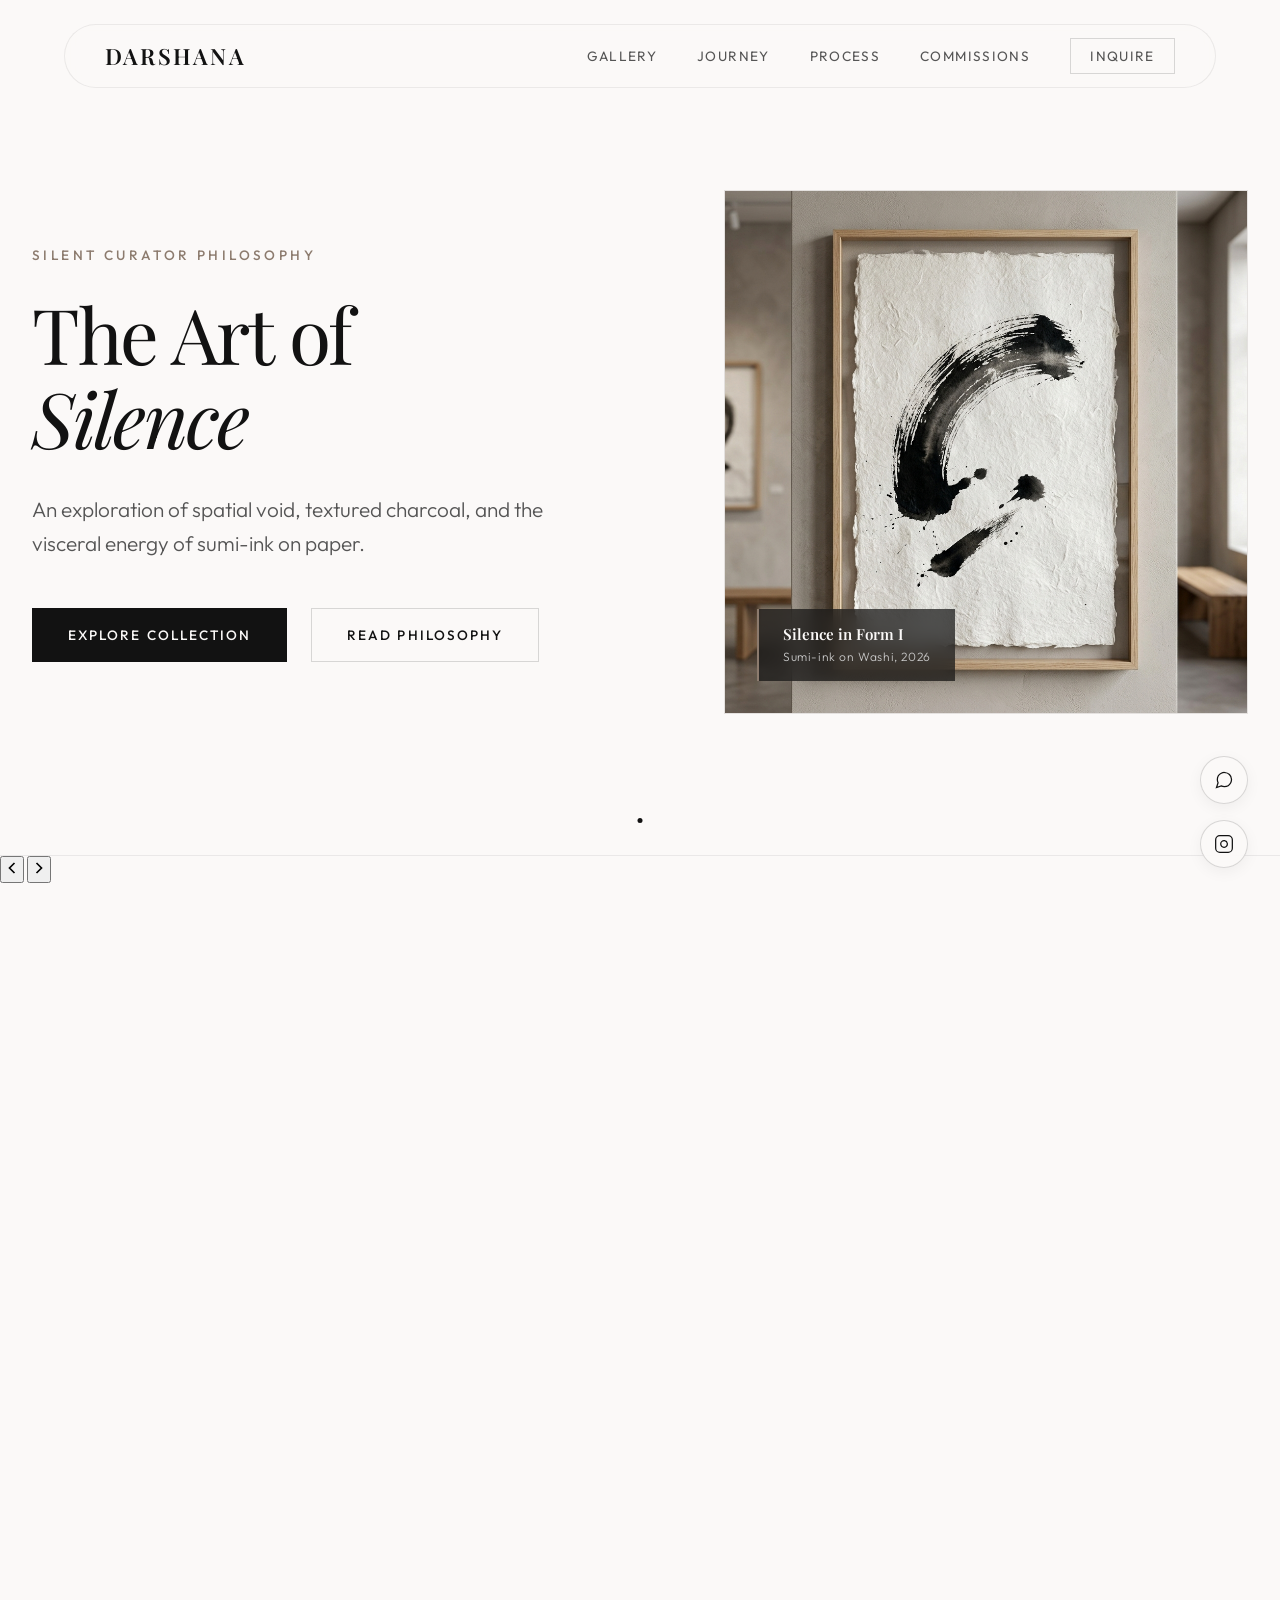
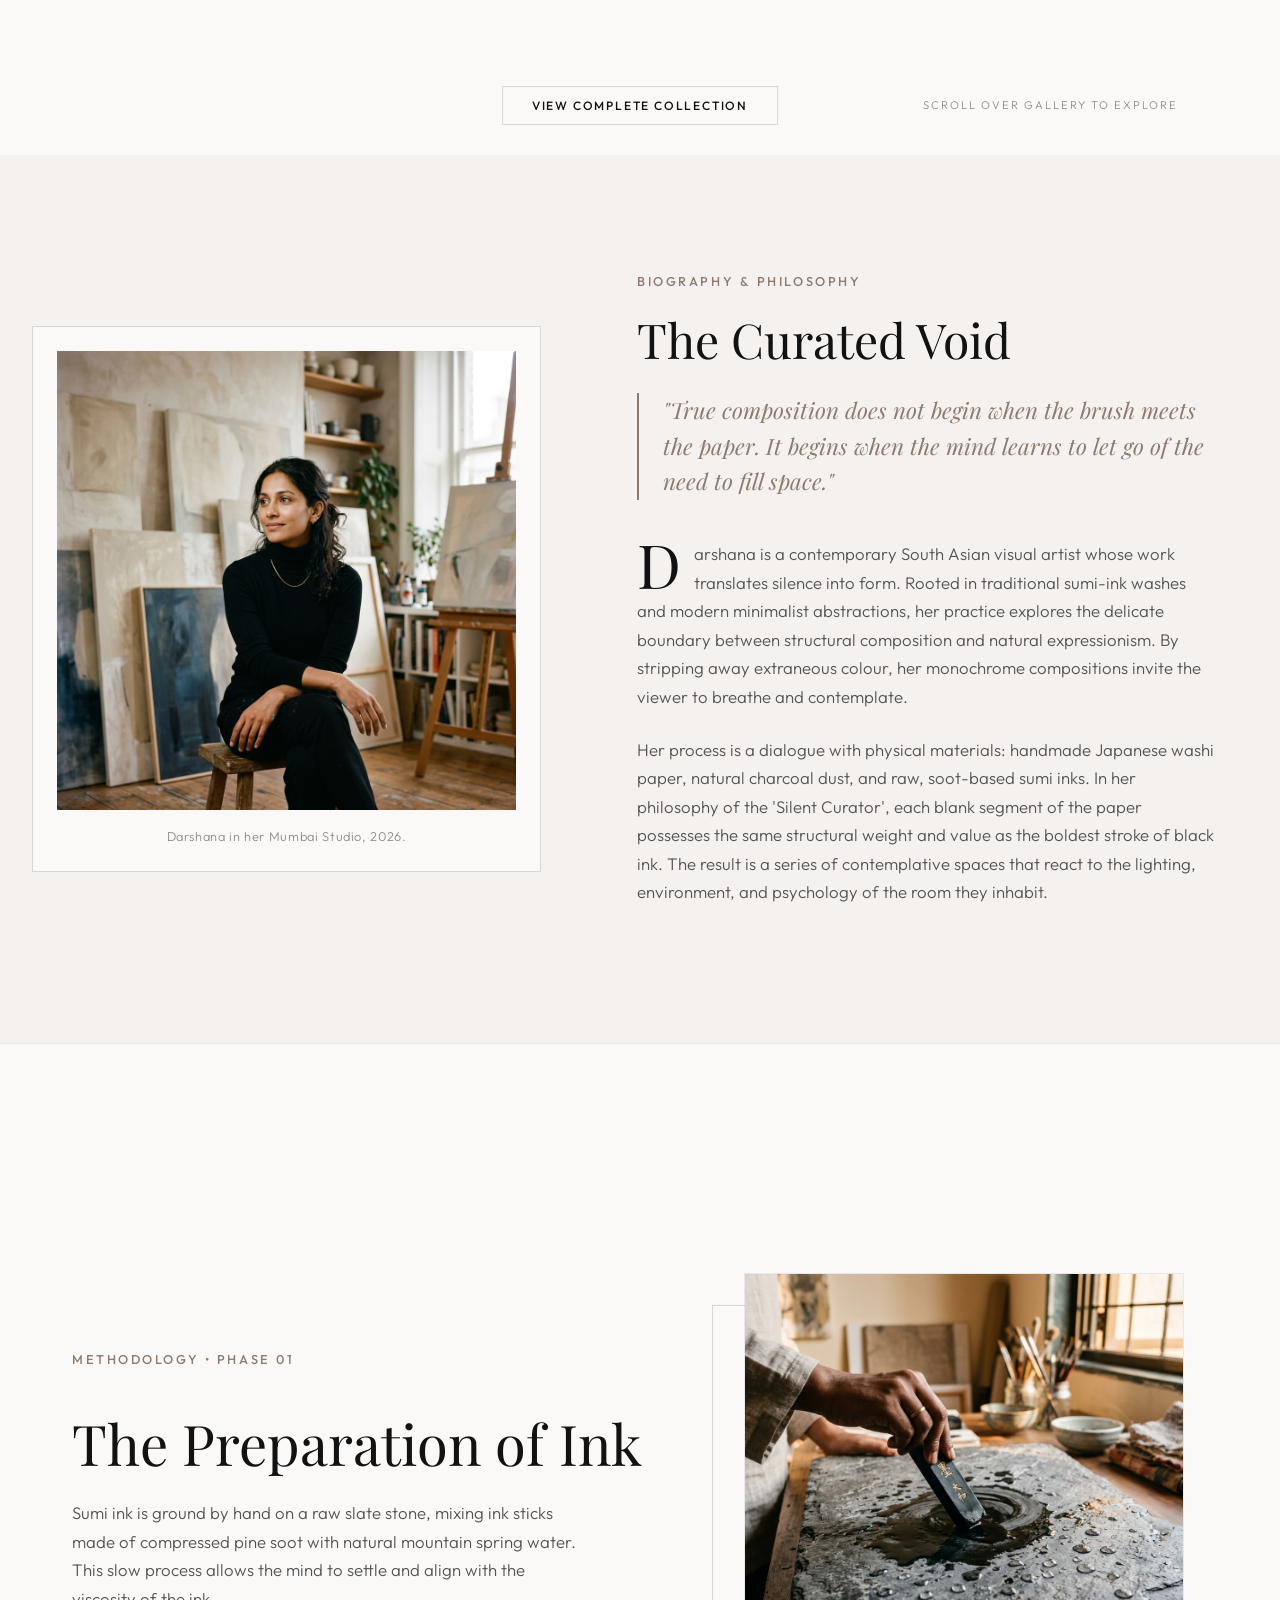
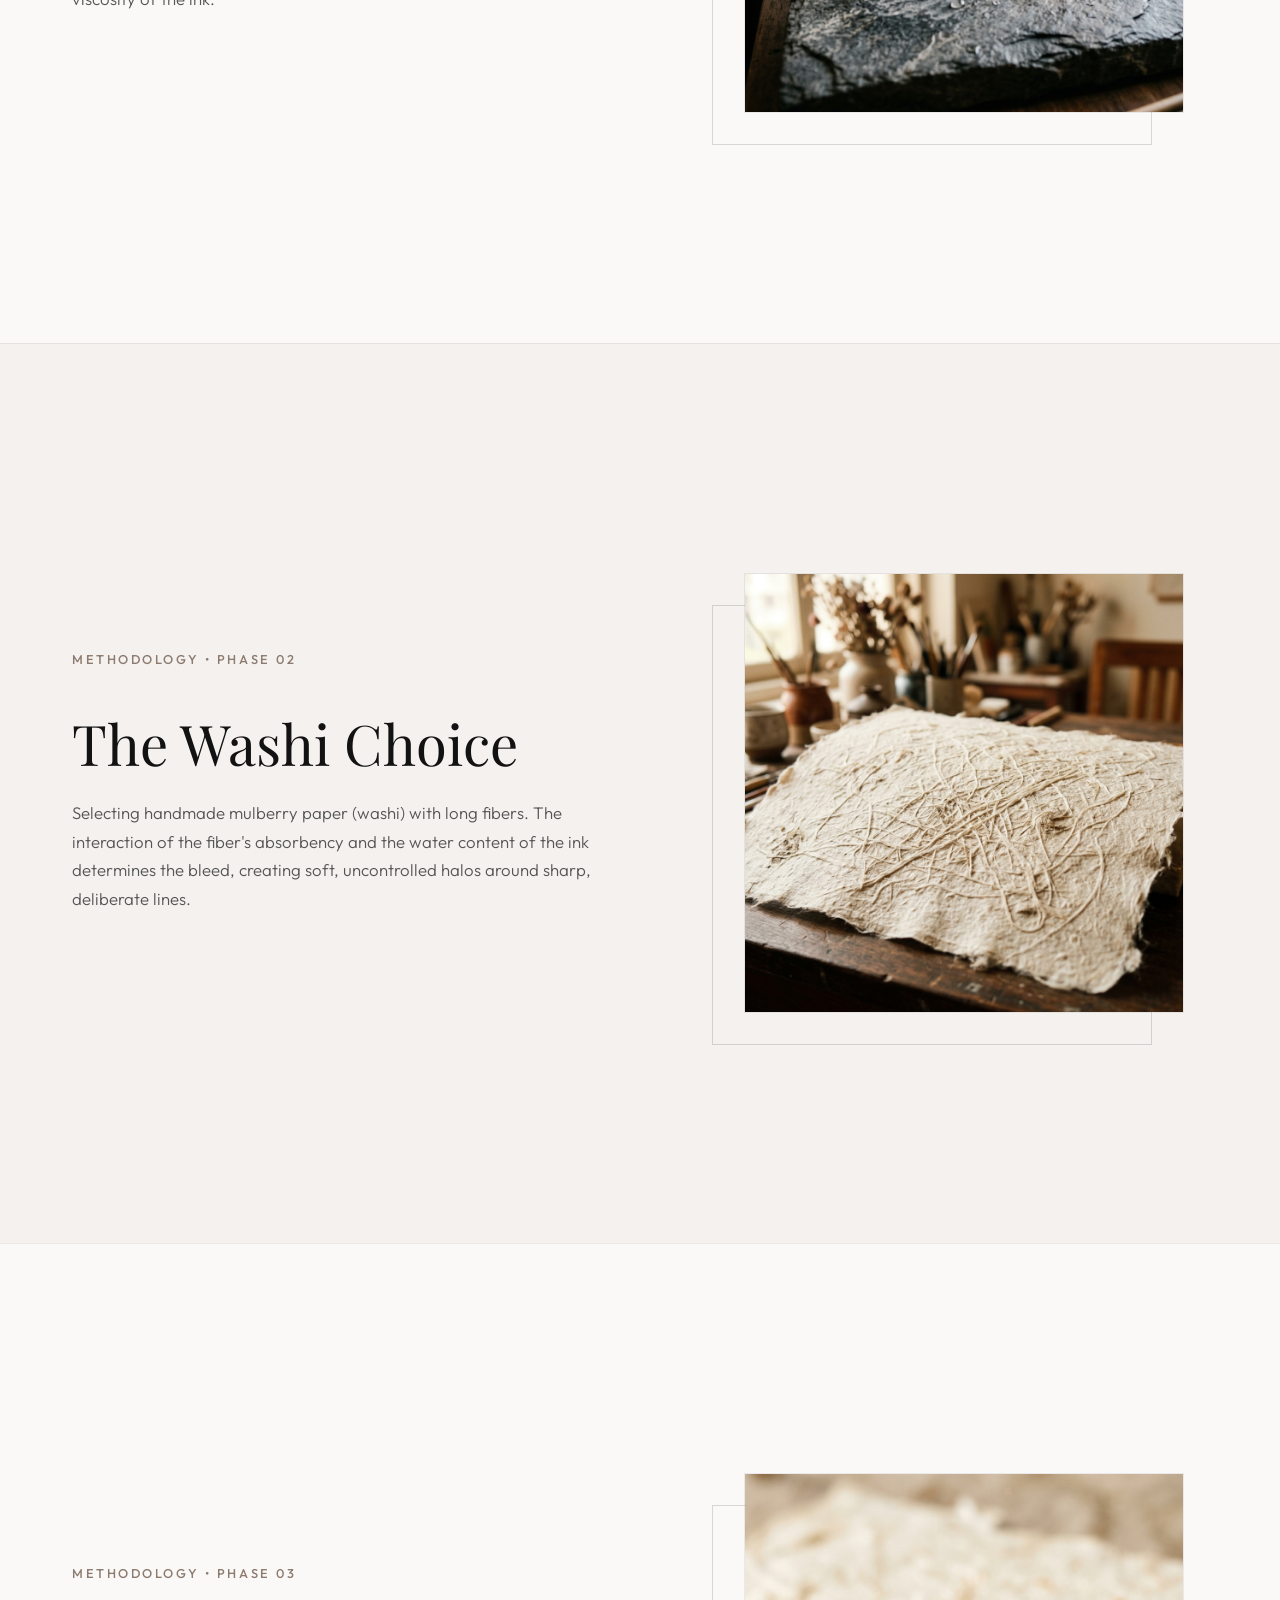
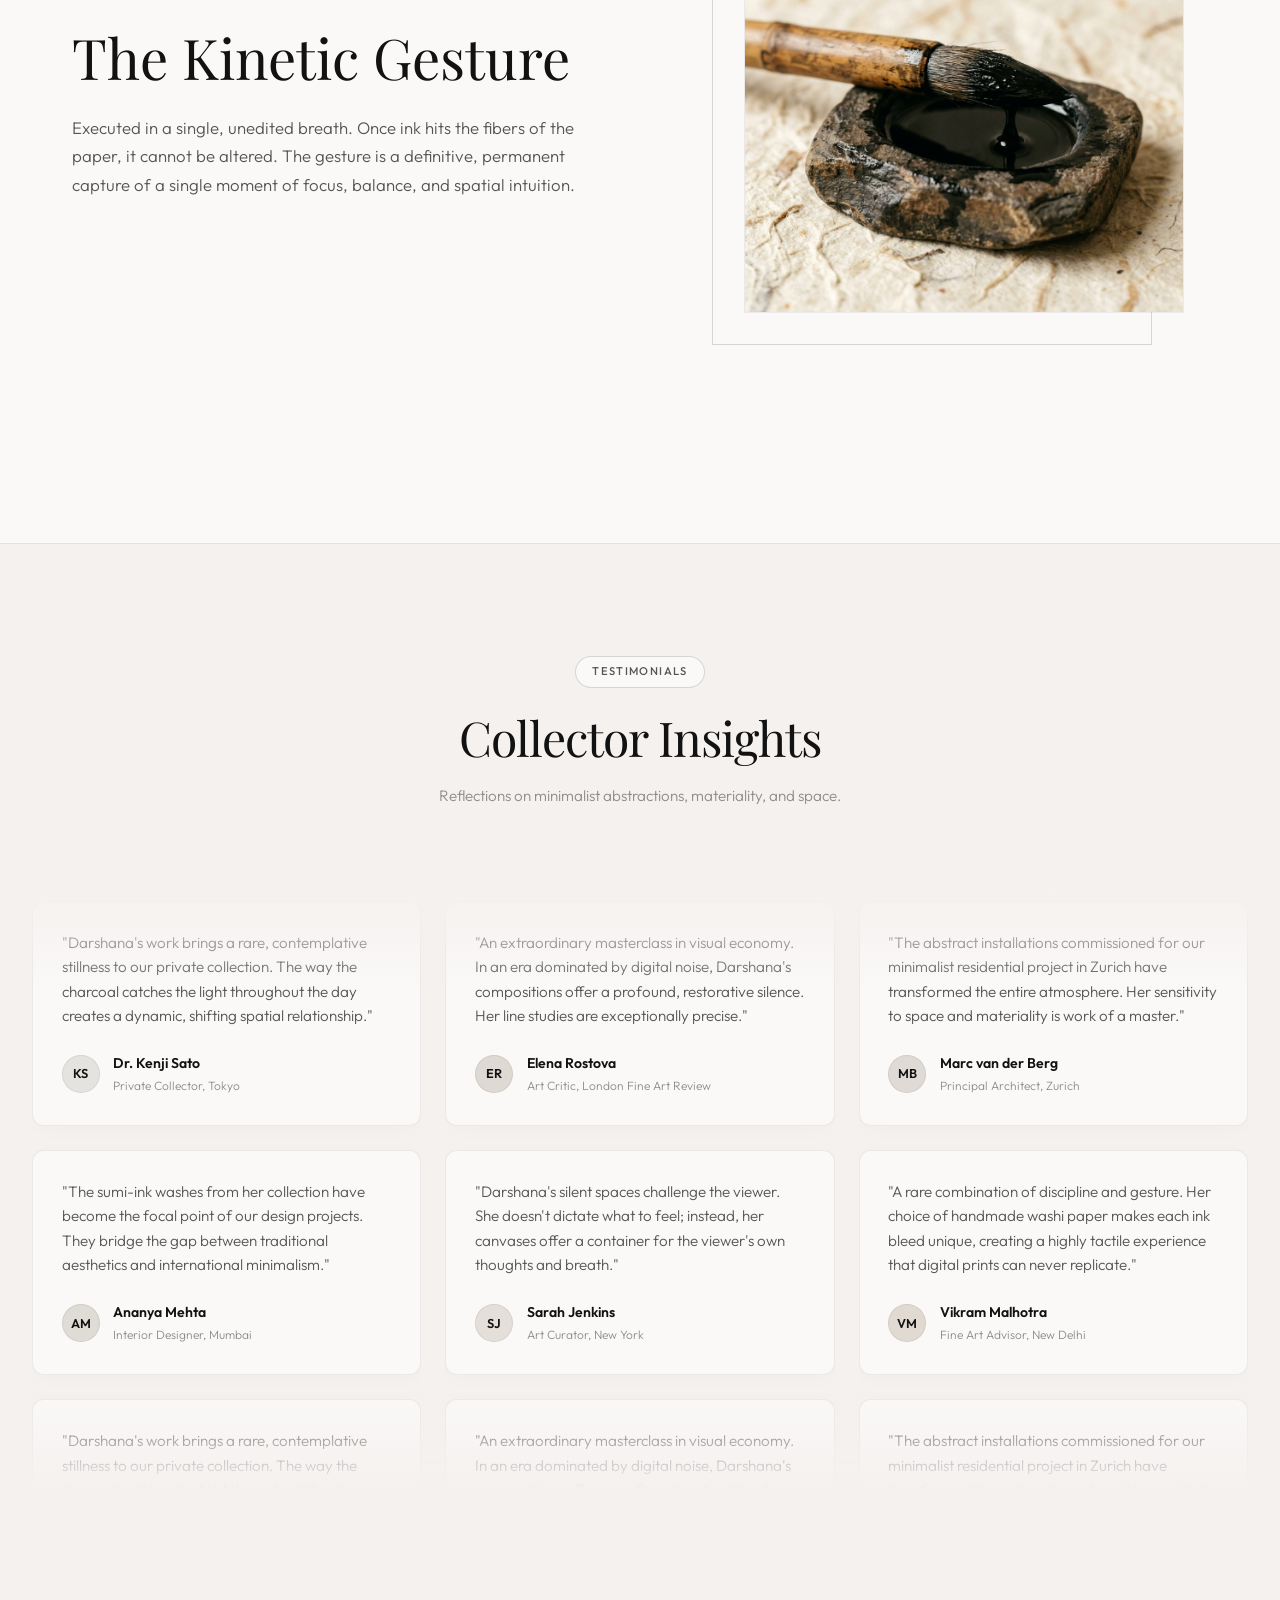
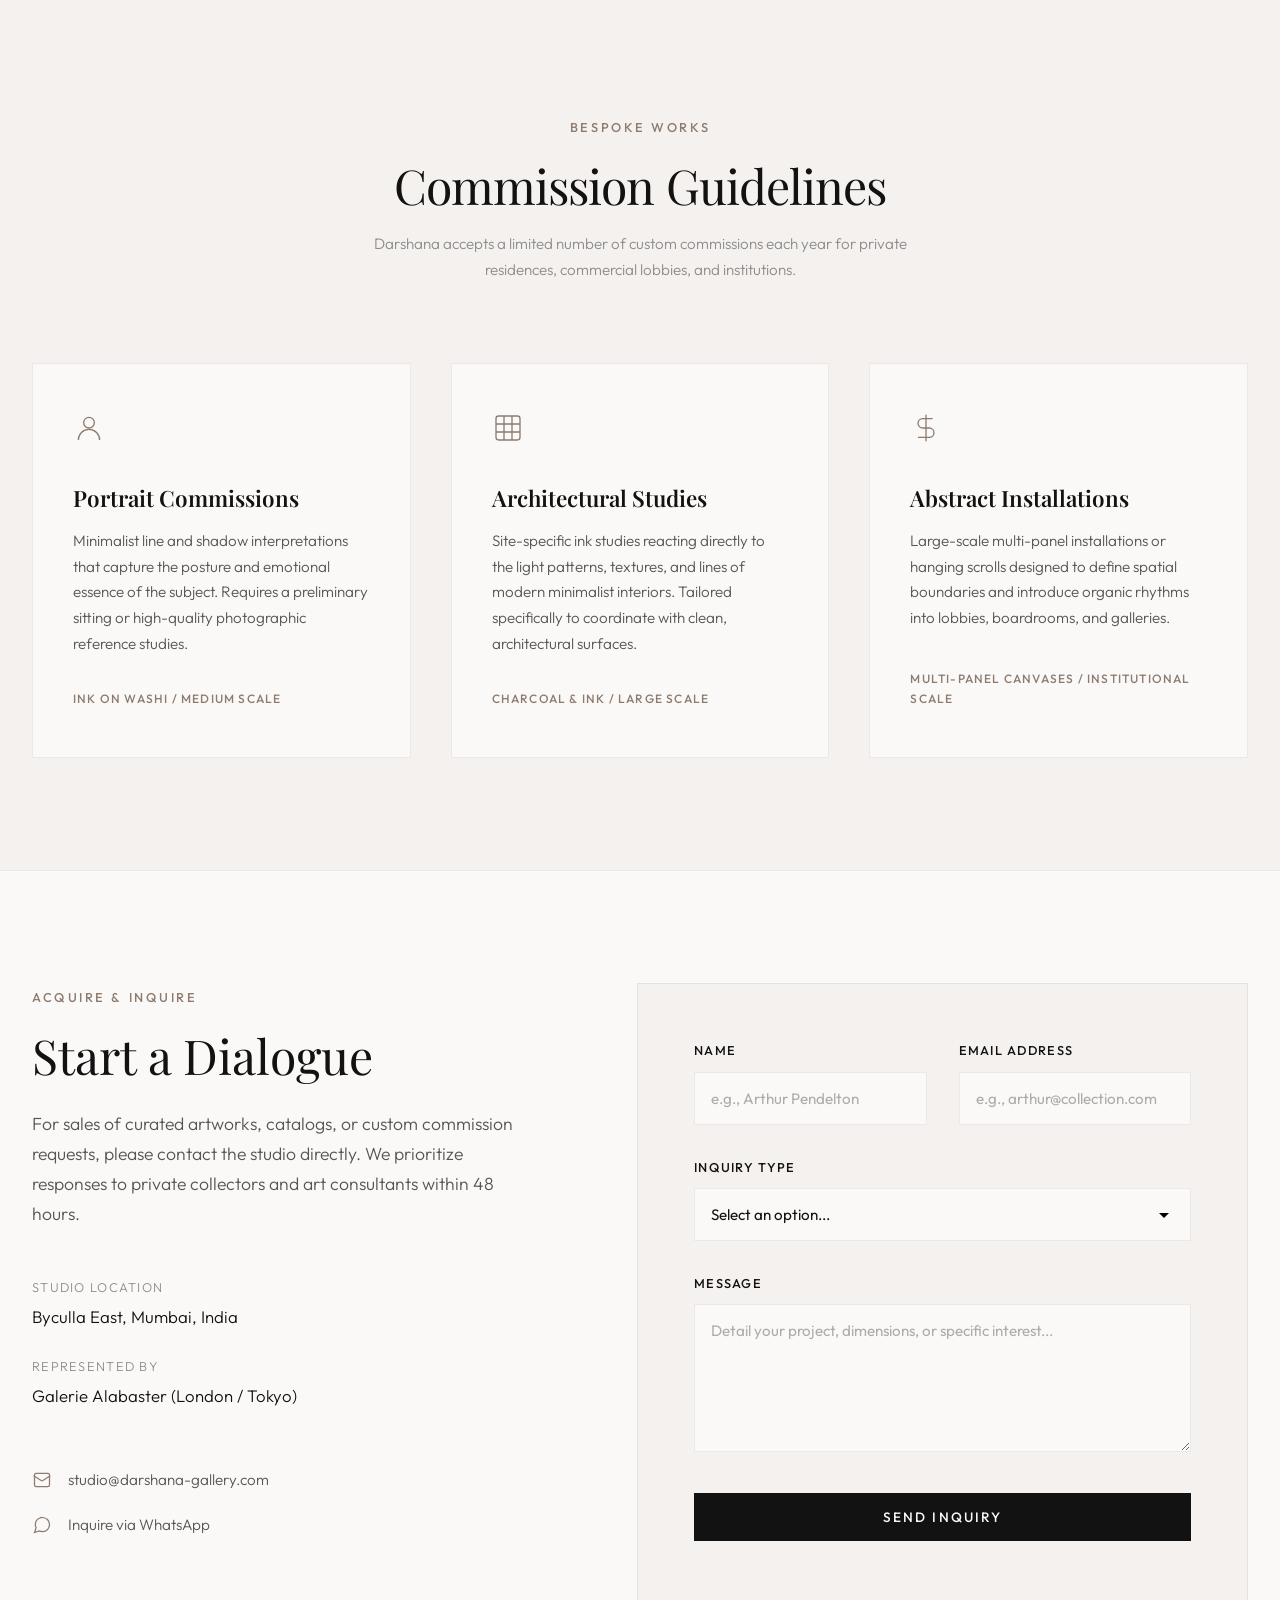
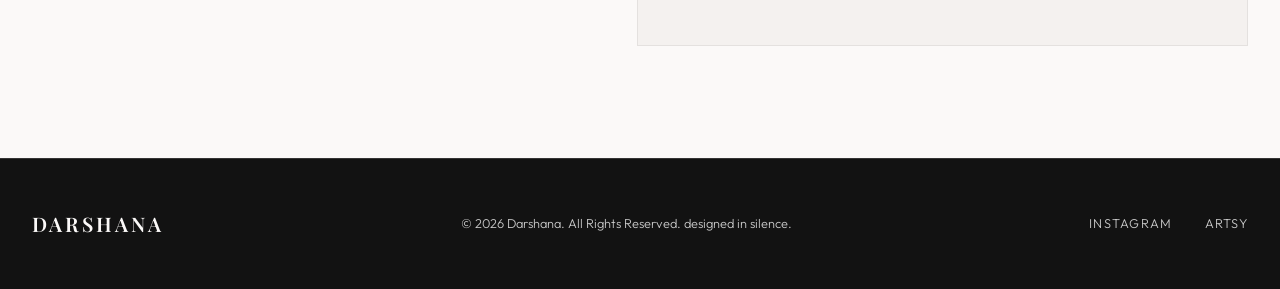
==== index.html @ 5342fd16 "kk" ====
<!DOCTYPE html>
<html lang="en">
<head>
    <meta charset="UTF-8">
    <meta name="viewport" content="width=device-width, initial-scale=1.0">
    <meta name="description" content="Darshana Art Gallery - A minimalist digital portfolio showcasing modern sumi-ink, charcoal, and line studies. Connect with private collectors and explore bespoke commissions.">
    <title>Darshana Art Gallery | The Art of Silence</title>
    <!-- Fonts -->
    <link rel="preconnect" href="https://fonts.googleapis.com">
    <link rel="preconnect" href="https://fonts.gstatic.com" crossorigin>
    <link href="https://fonts.googleapis.com/css2?family=Outfit:wght@300;400;500;600&family=Playfair+Display:ital,wght@0,400;0,600;1,400&display=swap" rel="stylesheet">
    <!-- Stylesheet -->
    <link rel="stylesheet" href="style.css">
</head>
<body>

    <!-- Header / Navigation -->
    <header class="main-header" id="main-header">
        <div class="header-container">
            <a href="#hero" class="logo" id="logo-link">DARSHANA</a>
            <button class="mobile-nav-toggle" id="mobile-nav-toggle" aria-label="Toggle Menu" aria-expanded="false">
                <span class="bar"></span>
                <span class="bar"></span>
            </button>
            <nav class="nav-menu" id="nav-menu">
                <ul>
                    <li><a href="#gallery" class="nav-link" id="nav-link-gallery">Gallery</a></li>
                    <li><a href="#journey" class="nav-link" id="nav-link-journey">Journey</a></li>
                    <li><a href="#process" class="nav-link" id="nav-link-process">Process</a></li>
                    <li><a href="#commissions" class="nav-link" id="nav-link-commissions">Commissions</a></li>
                    <li><a href="#contact" class="nav-link nav-btn" id="nav-link-contact">Inquire</a></li>
                </ul>
            </nav>
        </div>
    </header>

    <main>
        <!-- Hero Section -->
        <section class="hero-section" id="hero" aria-label="Hero Section">
            <div class="container hero-container">
                <div class="hero-content">
                    <span class="hero-subtitle">Silent Curator Philosophy</span>
                    <h1 class="hero-title">The Art of <br><span class="highlight">Silence</span></h1>
                    <p class="hero-lead">An exploration of spatial void, textured charcoal, and the visceral energy of sumi-ink on paper.</p>
                    <div class="hero-cta-group">
                        <a href="#gallery" class="btn btn-primary" id="hero-btn-explore">Explore Collection</a>
                        <a href="#journey" class="btn btn-secondary" id="hero-btn-journey">Read Philosophy</a>
                    </div>
                </div>
                <div class="hero-visual">
                    <div class="hero-image-wrapper">
                        <img src="assets/hero-artwork.png" alt="Featured sumi-ink abstract painting on textured paper" class="hero-image" id="hero-artwork-img">
                        <div class="image-overlay-detail">
                            <span class="artwork-spec-title">Silence in Form I</span>
                            <span class="artwork-spec-meta">Sumi-ink on Washi, 2026</span>
                        </div>
                    </div>
                </div>
            </div>
            <div class="scroll-indicator">
                <a href="#gallery" aria-label="Scroll down to gallery">
                    <span class="scroll-dot"></span>
                </a>
            </div>
        </section>

        <!-- Gallery Section -->
        <section class="gallery-section" id="gallery" aria-label="Curated Gallery">
            <div id="canvas-container"></div>
            <div id="ui-layer">
                <div class="slide-content" id="slide-0">
                    <span class="catalogue-number">01 / Collection</span>
                    <h1>Quietude <br>I</h1>
                    <div class="description">
                        Captured in the gentle light of early morning, this piece explores the boundaries between reality and abstraction. The soft textures invite the viewer to look closer, revealing layers of complexity hidden within the simplicity.
                    </div>
                    <div class="meta-grid">
                        <span class="meta-label">Medium</span> <span class="meta-value">Sumi-ink on Washi</span>
                        <span class="meta-label">Dimensions</span> <span class="meta-value">60 × 80 cm</span>
                        <span class="meta-label">Year</span> <span class="meta-value">2026</span>
                    </div>
                    <button class="btn slide-inquire-btn" data-title="Quietude I" data-medium="Sumi-ink on Washi" data-size="60 × 80 cm" data-year="2026">Inquire About This Piece</button>
                </div>

                <div class="slide-content" id="slide-1">
                    <span class="catalogue-number">02 / Collection</span>
                    <h1>Resonance <br>IV</h1>
                    <div class="description">
                        A study in precision and balance. By stripping away organic chaos, the artist reveals the quiet mathematical purity that underlies nature. The composition demands a moment of stillness from its observer.
                    </div>
                    <div class="meta-grid">
                        <span class="meta-label">Medium</span> <span class="meta-value">Charcoal on Cotton Paper</span>
                        <span class="meta-label">Dimensions</span> <span class="meta-value">50 × 70 cm</span>
                        <span class="meta-label">Year</span> <span class="meta-value">2026</span>
                    </div>
                    <button class="btn slide-inquire-btn" data-title="Resonance IV" data-medium="Charcoal on Cotton Paper" data-size="50 × 70 cm" data-year="2026">Inquire About This Piece</button>
                </div>

                <div class="slide-content" id="slide-2">
                    <span class="catalogue-number">03 / Collection</span>
                    <h1>Gesture <br>II</h1>
                    <div class="description">
                        The stroke of the brush captures the raw kinetic energy of the artist. The bleeding borders and high contrast represent a visual translation of a single, focused breath.
                    </div>
                    <div class="meta-grid">
                        <span class="meta-label">Medium</span> <span class="meta-value">Sumi-ink & Charcoal on Washi</span>
                        <span class="meta-label">Dimensions</span> <span class="meta-value">60 × 80 cm</span>
                        <span class="meta-label">Year</span> <span class="meta-value">2025</span>
                    </div>
                    <button class="btn slide-inquire-btn" data-title="Gesture II" data-medium="Sumi-ink & Charcoal on Washi" data-size="60 × 80 cm" data-year="2025">Inquire About This Piece</button>
                </div>

                <div class="slide-content" id="slide-3">
                    <span class="catalogue-number">04 / Collection</span>
                    <h1>Linear <br>Meditation VII</h1>
                    <div class="description">
                        A minimalist approach challenging the viewer to find meaning in emptiness. The texture of the canvas itself becomes the primary subject, inviting a purely tactile visual experience without distraction.
                    </div>
                    <div class="meta-grid">
                        <span class="meta-label">Medium</span> <span class="meta-value">Charcoal Line on Paper</span>
                        <span class="meta-label">Dimensions</span> <span class="meta-value">40 × 50 cm</span>
                        <span class="meta-label">Year</span> <span class="meta-value">2026</span>
                    </div>
                    <button class="btn slide-inquire-btn" data-title="Linear Meditation VII" data-medium="Charcoal Line on Paper" data-size="40 × 50 cm" data-year="2026">Inquire About This Piece</button>
                </div>
            </div>
            
            <button class="gallery-nav-btn prev" id="gallery-prev-btn" aria-label="Previous Slide">
                <svg width="20" height="20" viewBox="0 0 24 24" fill="none" stroke="currentColor" stroke-width="2"><path d="M15 18l-6-6 6-6"/></svg>
            </button>
            <button class="gallery-nav-btn next" id="gallery-next-btn" aria-label="Next Slide">
                <svg width="20" height="20" viewBox="0 0 24 24" fill="none" stroke="currentColor" stroke-width="2"><path d="M9 18l6-6-6-6"/></svg>
            </button>
            <div class="scroll-hint">Scroll over gallery to explore</div>
            <button class="explore-all-btn" id="explore-all-btn">View Complete Collection</button>
        </section>

        <!-- The Creative Journey Section -->
        <section class="journey-section" id="journey" aria-label="The Creative Journey">
            <div class="container journey-container">
                <div class="journey-image-area">
                    <div class="portrait-frame">
                        <img src="assets/artist-portrait.png" alt="Black and white portrait of the contemporary artist, Darshana" class="artist-portrait" id="artist-portrait-img">
                        <div class="portrait-caption">Darshana in her Mumbai Studio, 2026.</div>
                    </div>
                </div>
                <div class="journey-content-area">
                    <span class="section-label">Biography & Philosophy</span>
                    <h2 class="journey-title">The Curated Void</h2>
                    <p class="journey-quote">"True composition does not begin when the brush meets the paper. It begins when the mind learns to let go of the need to fill space."</p>
                    
                    <div class="journey-bio">
                        <p><span class="drop-cap">D</span>arshana is a contemporary South Asian visual artist whose work translates silence into form. Rooted in traditional sumi-ink washes and modern minimalist abstractions, her practice explores the delicate boundary between structural composition and natural expressionism. By stripping away extraneous colour, her monochrome compositions invite the viewer to breathe and contemplate.</p>
                        <p>Her process is a dialogue with physical materials: handmade Japanese washi paper, natural charcoal dust, and raw, soot-based sumi inks. In her philosophy of the 'Silent Curator', each blank segment of the paper possesses the same structural weight and value as the boldest stroke of black ink. The result is a series of contemplative spaces that react to the lighting, environment, and psychology of the room they inhabit.</p>
                    </div>
                </div>
            </div>
        </section>

        <!-- Methodology & Process Section (GSAP Story Scroll) -->
        <section id="process" class="process-flow-section" aria-label="Studio Process">
            <div id="process-flow-container" class="process-flow-container">
                
                <!-- Ritual Phase 01 -->
                <div class="flow-section relative min-h-screen w-full overflow-hidden" data-flow-section aria-label="Ritual Phase 1">
                    <div class="flow-art-container relative flex min-h-screen w-full flex-col justify-center px-[4vw] py-[4vw] will-change-transform" style="background-color: var(--bg-primary);">
                        <div class="flow-grid container">
                            <div class="flow-text-column">
                                <span class="section-label">Methodology &bull; Phase 01</span>
                                <h2 class="flow-heading">The Preparation of Ink</h2>
                                <p class="flow-description">Sumi ink is ground by hand on a raw slate stone, mixing ink sticks made of compressed pine soot with natural mountain spring water. This slow process allows the mind to settle and align with the viscosity of the ink.</p>
                            </div>
                            <div class="flow-image-column">
                                <div class="flow-image-wrapper">
                                    <img src="assets/studio-ink-prep.png" alt="Hand-grinding sumi-ink on slate stone in art studio" class="flow-img">
                                    <div class="image-accent-border"></div>
                                </div>
                            </div>
                        </div>
                    </div>
                </div>

                <!-- Ritual Phase 02 -->
                <div class="flow-section relative min-h-screen w-full overflow-hidden" data-flow-section aria-label="Ritual Phase 2">
                    <div class="flow-art-container relative flex min-h-screen w-full flex-col justify-center px-[4vw] py-[4vw] will-change-transform" style="background-color: var(--bg-secondary);">
                        <div class="flow-grid container">
                            <div class="flow-text-column">
                                <span class="section-label">Methodology &bull; Phase 02</span>
                                <h2 class="flow-heading">The Washi Choice</h2>
                                <p class="flow-description">Selecting handmade mulberry paper (washi) with long fibers. The interaction of the fiber's absorbency and the water content of the ink determines the bleed, creating soft, uncontrolled halos around sharp, deliberate lines.</p>
                            </div>
                            <div class="flow-image-column">
                                <div class="flow-image-wrapper">
                                    <img src="assets/studio-washi-select.png" alt="Mulberry fibers washi paper textures close-up" class="flow-img">
                                    <div class="image-accent-border"></div>
                                </div>
                            </div>
                        </div>
                    </div>
                </div>

                <!-- Ritual Phase 03 -->
                <div class="flow-section relative min-h-screen w-full overflow-hidden" data-flow-section aria-label="Ritual Phase 3">
                    <div class="flow-art-container relative flex min-h-screen w-full flex-col justify-center px-[4vw] py-[4vw] will-change-transform" style="background-color: var(--bg-primary);">
                        <div class="flow-grid container">
                            <div class="flow-text-column">
                                <span class="section-label">Methodology &bull; Phase 03</span>
                                <h2 class="flow-heading">The Kinetic Gesture</h2>
                                <p class="flow-description">Executed in a single, unedited breath. Once ink hits the fibers of the paper, it cannot be altered. The gesture is a definitive, permanent capture of a single moment of focus, balance, and spatial intuition.</p>
                            </div>
                            <div class="flow-image-column">
                                <div class="flow-image-wrapper">
                                    <img src="assets/studio-process.png" alt="Resting calligraphy brush on Mumbai studio desk slate container" class="flow-img">
                                    <div class="image-accent-border"></div>
                                </div>
                            </div>
                        </div>
                    </div>
                </div>

            </div>
        </section>

        <!-- Collector Testimonials Section (GSAP Columns Marquee) -->
        <section class="testimonials-section" id="testimonials" aria-label="Collector Testimonials">
            <div class="testimonials-container">
                <div class="section-header text-center">
                    <div class="testimonial-badge">Testimonials</div>
                    <h2 class="section-title">Collector Insights</h2>
                    <p class="section-subtitle">Reflections on minimalist abstractions, materiality, and space.</p>
                </div>

                <div class="testimonials-grid-wrapper">
                    <!-- Column 1 (Scrolls Up) -->
                    <div class="testimonial-column column-up">
                        <div class="column-track">
                            <!-- Card 1 -->
                            <div class="testimonial-card-v2">
                                <blockquote class="quote-text">
                                    "Darshana's work brings a rare, contemplative stillness to our private collection. The way the charcoal catches the light throughout the day creates a dynamic, shifting spatial relationship."
                                </blockquote>
                                <div class="author-info">
                                    <div class="avatar initials-ks">KS</div>
                                    <div class="author-details">
                                        <span class="author-name">Dr. Kenji Sato</span>
                                        <span class="author-title">Private Collector, Tokyo</span>
                                    </div>
                                </div>
                            </div>
                            <!-- Card 2 -->
                            <div class="testimonial-card-v2">
                                <blockquote class="quote-text">
                                    "The sumi-ink washes from her collection have become the focal point of our design projects. They bridge the gap between traditional aesthetics and international minimalism."
                                </blockquote>
                                <div class="author-info">
                                    <div class="avatar initials-am">AM</div>
                                    <div class="author-details">
                                        <span class="author-name">Ananya Mehta</span>
                                        <span class="author-title">Interior Designer, Mumbai</span>
                                    </div>
                                </div>
                            </div>
                            <!-- Duplicated for Loop -->
                            <div class="testimonial-card-v2">
                                <blockquote class="quote-text">
                                    "Darshana's work brings a rare, contemplative stillness to our private collection. The way the charcoal catches the light throughout the day creates a dynamic, shifting spatial relationship."
                                </blockquote>
                                <div class="author-info">
                                    <div class="avatar initials-ks">KS</div>
                                    <div class="author-details">
                                        <span class="author-name">Dr. Kenji Sato</span>
                                        <span class="author-title">Private Collector, Tokyo</span>
                                    </div>
                                </div>
                            </div>
                            <div class="testimonial-card-v2">
                                <blockquote class="quote-text">
                                    "The sumi-ink washes from her collection have become the focal point of our design projects. They bridge the gap between traditional aesthetics and international minimalism."
                                </blockquote>
                                <div class="author-info">
                                    <div class="avatar initials-am">AM</div>
                                    <div class="author-details">
                                        <span class="author-name">Ananya Mehta</span>
                                        <span class="author-title">Interior Designer, Mumbai</span>
                                    </div>
                                </div>
                            </div>
                        </div>
                    </div>

                    <!-- Column 2 (Scrolls Down) -->
                    <div class="testimonial-column column-down">
                        <div class="column-track">
                            <!-- Card 3 -->
                            <div class="testimonial-card-v2">
                                <blockquote class="quote-text">
                                    "An extraordinary masterclass in visual economy. In an era dominated by digital noise, Darshana's compositions offer a profound, restorative silence. Her line studies are exceptionally precise."
                                </blockquote>
                                <div class="author-info">
                                    <div class="avatar initials-er">ER</div>
                                    <div class="author-details">
                                        <span class="author-name">Elena Rostova</span>
                                        <span class="author-title">Art Critic, London Fine Art Review</span>
                                    </div>
                                </div>
                            </div>
                            <!-- Card 4 -->
                            <div class="testimonial-card-v2">
                                <blockquote class="quote-text">
                                    "Darshana's silent spaces challenge the viewer. She doesn't dictate what to feel; instead, her canvases offer a container for the viewer's own thoughts and breath."
                                </blockquote>
                                <div class="author-info">
                                    <div class="avatar initials-sj">SJ</div>
                                    <div class="author-details">
                                        <span class="author-name">Sarah Jenkins</span>
                                        <span class="author-title">Art Curator, New York</span>
                                    </div>
                                </div>
                            </div>
                            <!-- Duplicated for Loop -->
                            <div class="testimonial-card-v2">
                                <blockquote class="quote-text">
                                    "An extraordinary masterclass in visual economy. In an era dominated by digital noise, Darshana's compositions offer a profound, restorative silence. Her line studies are exceptionally precise."
                                </blockquote>
                                <div class="author-info">
                                    <div class="avatar initials-er">ER</div>
                                    <div class="author-details">
                                        <span class="author-name">Elena Rostova</span>
                                        <span class="author-title">Art Critic, London Fine Art Review</span>
                                    </div>
                                </div>
                            </div>
                            <div class="testimonial-card-v2">
                                <blockquote class="quote-text">
                                    "Darshana's silent spaces challenge the viewer. She doesn't dictate what to feel; instead, her canvases offer a container for the viewer's own thoughts and breath."
                                </blockquote>
                                <div class="author-info">
                                    <div class="avatar initials-sj">SJ</div>
                                    <div class="author-details">
                                        <span class="author-name">Sarah Jenkins</span>
                                        <span class="author-title">Art Curator, New York</span>
                                    </div>
                                </div>
                            </div>
                        </div>
                    </div>

                    <!-- Column 3 (Scrolls Up) -->
                    <div class="testimonial-column column-up">
                        <div class="column-track">
                            <!-- Card 5 -->
                            <div class="testimonial-card-v2">
                                <blockquote class="quote-text">
                                    "The abstract installations commissioned for our minimalist residential project in Zurich have transformed the entire atmosphere. Her sensitivity to space and materiality is work of a master."
                                </blockquote>
                                <div class="author-info">
                                    <div class="avatar initials-mb">MB</div>
                                    <div class="author-details">
                                        <span class="author-name">Marc van der Berg</span>
                                        <span class="author-title">Principal Architect, Zurich</span>
                                    </div>
                                </div>
                            </div>
                            <!-- Card 6 -->
                            <div class="testimonial-card-v2">
                                <blockquote class="quote-text">
                                    "A rare combination of discipline and gesture. Her choice of handmade washi paper makes each ink bleed unique, creating a highly tactile experience that digital prints can never replicate."
                                </blockquote>
                                <div class="author-info">
                                    <div class="avatar initials-vm">VM</div>
                                    <div class="author-details">
                                        <span class="author-name">Vikram Malhotra</span>
                                        <span class="author-title">Fine Art Advisor, New Delhi</span>
                                    </div>
                                </div>
                            </div>
                            <!-- Duplicated for Loop -->
                            <div class="testimonial-card-v2">
                                <blockquote class="quote-text">
                                    "The abstract installations commissioned for our minimalist residential project in Zurich have transformed the entire atmosphere. Her sensitivity to space and materiality is work of a master."
                                </blockquote>
                                <div class="author-info">
                                    <div class="avatar initials-mb">MB</div>
                                    <div class="author-details">
                                        <span class="author-name">Marc van der Berg</span>
                                        <span class="author-title">Principal Architect, Zurich</span>
                                    </div>
                                </div>
                            </div>
                            <div class="testimonial-card-v2">
                                <blockquote class="quote-text">
                                    "A rare combination of gesture and control. Her choice of handmade washi paper makes each ink bleed unique, creating a highly tactile experience that digital prints can never replicate."
                                </blockquote>
                                <div class="author-info">
                                    <div class="avatar initials-vm">VM</div>
                                    <div class="author-details">
                                        <span class="author-name">Vikram Malhotra</span>
                                        <span class="author-title">Fine Art Advisor, New Delhi</span>
                                    </div>
                                </div>
                            </div>
                        </div>
                    </div>
                </div>
            </div>
        </section>



        <!-- Commission Guidelines Section -->
        <section class="commissions-section" id="commissions" aria-label="Commission Guidelines">
            <div class="container">
                <div class="section-header text-center">
                    <span class="section-label">Bespoke Works</span>
                    <h2 class="section-title">Commission Guidelines</h2>
                    <p class="section-subtitle">Darshana accepts a limited number of custom commissions each year for private residences, commercial lobbies, and institutions.</p>
                </div>

                <div class="commission-grid">
                    <!-- Commission Card 1 -->
                    <div class="commission-card">
                        <div class="commission-icon">
                            <svg width="32" height="32" viewBox="0 0 24 24" fill="none" stroke="currentColor" stroke-width="1"><circle cx="12" cy="8" r="4"/><path d="M20 21a8 8 0 0 0-16 0"/></svg>
                        </div>
                        <h3 class="commission-title">Portrait Commissions</h3>
                        <p class="commission-description">Minimalist line and shadow interpretations that capture the posture and emotional essence of the subject. Requires a preliminary sitting or high-quality photographic reference studies.</p>
                        <span class="commission-details">Ink on Washi / Medium scale</span>
                    </div>

                    <!-- Commission Card 2 -->
                    <div class="commission-card">
                        <div class="commission-icon">
                            <svg width="32" height="32" viewBox="0 0 24 24" fill="none" stroke="currentColor" stroke-width="1"><rect x="3" y="3" width="18" height="18" rx="2"/><path d="M9 3v18M15 3v18M3 9h18M3 15h18"/></svg>
                        </div>
                        <h3 class="commission-title">Architectural Studies</h3>
                        <p class="commission-description">Site-specific ink studies reacting directly to the light patterns, textures, and lines of modern minimalist interiors. Tailored specifically to coordinate with clean, architectural surfaces.</p>
                        <span class="commission-details">Charcoal & Ink / Large scale</span>
                    </div>

                    <!-- Commission Card 3 -->
                    <div class="commission-card">
                        <div class="commission-icon">
                            <svg width="32" height="32" viewBox="0 0 24 24" fill="none" stroke="currentColor" stroke-width="1"><path d="M12 2v20M17 5H9.5a3.5 3.5 0 0 0 0 7h5a3.5 3.5 0 0 1 0 7H6"/></svg>
                        </div>
                        <h3 class="commission-title">Abstract Installations</h3>
                        <p class="commission-description">Large-scale multi-panel installations or hanging scrolls designed to define spatial boundaries and introduce organic rhythms into lobbies, boardrooms, and galleries.</p>
                        <span class="commission-details">Multi-panel canvases / Institutional scale</span>
                    </div>
                </div>
            </div>
        </section>


        <!-- Acquire & Commission Section -->
        <section class="contact-section" id="contact" aria-label="Acquire and Contact">
            <div class="container contact-container">
                <div class="contact-info">
                    <span class="section-label">Acquire & Inquire</span>
                    <h2 class="contact-title">Start a Dialogue</h2>
                    <p class="contact-intro">For sales of curated artworks, catalogs, or custom commission requests, please contact the studio directly. We prioritize responses to private collectors and art consultants within 48 hours.</p>
                    
                    <div class="studio-details">
                        <div class="detail-item">
                            <span class="detail-label">Studio Location</span>
                            <span class="detail-val">Byculla East, Mumbai, India</span>
                        </div>
                        <div class="detail-item">
                            <span class="detail-label">Represented By</span>
                            <span class="detail-val">Galerie Alabaster (London / Tokyo)</span>
                        </div>
                    </div>

                    <div class="direct-channels">
                        <a href="mailto:studio@darshana-gallery.com" class="channel-link link-email" id="link-email">
                            <svg width="20" height="20" viewBox="0 0 24 24" fill="none" stroke="currentColor" stroke-width="1.5"><rect x="3" y="4" width="18" height="16" rx="2"/><path d="m22 7-8.97 5.7a1.94 1.94 0 0 1-2.06 0L2 7"/></svg>
                            <span>studio@darshana-gallery.com</span>
                        </a>
                        <a href="https://wa.me/919999999999?text=Hello%20Darshana%20Studio%2C%20I%20am%20interested%20in%20inquiring%20about%20your%20artwork." target="_blank" rel="noopener" class="channel-link link-whatsapp" id="link-whatsapp">
                            <svg width="20" height="20" viewBox="0 0 24 24" fill="none" stroke="currentColor" stroke-width="1.5"><path d="M21 11.5a8.38 8.38 0 0 1-.9 3.8 8.5 8.5 0 0 1-7.6 4.7 8.38 8.38 0 0 1-3.8-.9L3 21l1.9-5.7a8.38 8.38 0 0 1-.9-3.8 8.5 8.5 0 0 1 4.7-7.6 8.38 8.38 0 0 1 3.8-.9h.5a8.48 8.48 0 0 1 8 8v.5z"/></svg>
                            <span>Inquire via WhatsApp</span>
                        </a>
                    </div>
                </div>

                <div class="contact-form-area">
                    <form class="contact-form" id="contact-form">
                        <div class="form-row">
                            <div class="form-group">
                                <label for="form-name">Name</label>
                                <input type="text" id="form-name" required placeholder="e.g., Arthur Pendelton">
                            </div>
                            <div class="form-group">
                                <label for="form-email">Email Address</label>
                                <input type="email" id="form-email" required placeholder="e.g., arthur@collection.com">
                            </div>
                        </div>

                        <div class="form-group">
                            <label for="form-interest">Inquiry Type</label>
                            <select id="form-interest" required>
                                <option value="" disabled selected>Select an option...</option>
                                <option value="acquire">Acquire Curated Work</option>
                                <option value="portrait">Portrait Commission</option>
                                <option value="architectural">Architectural Study Commission</option>
                                <option value="abstract">Abstract Installation Commission</option>
                                <option value="press">Press & Exhibition Query</option>
                            </select>
                        </div>

                        <div class="form-group">
                            <label for="form-message">Message</label>
                            <textarea id="form-message" rows="6" required placeholder="Detail your project, dimensions, or specific interest..."></textarea>
                        </div>

                        <button type="submit" class="btn btn-primary btn-block" id="form-submit-btn">Send Inquiry</button>
                        <div class="form-feedback" id="form-feedback" aria-live="polite"></div>
                    </form>
                </div>
            </div>
        </section>
    </main>

    <!-- Footer -->
    <footer class="main-footer">
        <div class="container footer-container">
            <span class="footer-logo">DARSHANA</span>
            <span class="copyright">&copy; 2026 Darshana. All Rights Reserved. designed in silence.</span>
            <div class="social-links">
                <a href="https://instagram.com/darshana.studio" target="_blank" rel="noopener" aria-label="Instagram">Instagram</a>
                <a href="#" aria-label="Artsy">Artsy</a>
            </div>
        </div>
    </footer>

    <!-- Lightbox Modal -->
    <div class="lightbox-modal" id="lightbox-modal" aria-hidden="true" role="dialog">
        <button class="lightbox-close" id="lightbox-close" aria-label="Close Lightbox">&times;</button>
        <div class="lightbox-content">
            <button class="lightbox-nav lightbox-prev" id="lightbox-prev" aria-label="Previous Artwork">
                <svg width="32" height="32" viewBox="0 0 24 24" fill="none" stroke="currentColor" stroke-width="1.5"><path d="M19 12H5M12 19l-7-7 7-7"/></svg>
            </button>
            <div class="lightbox-image-container">
                <img src="" alt="" class="lightbox-img" id="lightbox-img">
            </div>
            <button class="lightbox-nav lightbox-next" id="lightbox-next" aria-label="Next Artwork">
                <svg width="32" height="32" viewBox="0 0 24 24" fill="none" stroke="currentColor" stroke-width="1.5"><path d="M5 12h14M12 5l7 7-7 7"/></svg>
            </button>
            <div class="lightbox-caption">
                <div class="lightbox-info">
                    <h2 class="lightbox-title" id="lightbox-title">Artwork Title</h2>
                    <p class="lightbox-details-text"><span id="lightbox-medium">Medium</span> &bull; <span id="lightbox-size">Dimensions</span> &bull; <span id="lightbox-year">Year</span></p>
                </div>
                <button class="btn btn-primary btn-sm lightbox-inquire" id="lightbox-inquire-btn">Inquire About This Piece</button>
            </div>
        </div>
    </div>

    <!-- Floating Social Contacts (Right Side Vertical) -->
    <div class="floating-social-widget" id="floating-social-widget">
        <a href="https://wa.me/919999999999?text=Hello%20Darshana%20Studio%2C%20I%20am%20interested%20in%20inquiring%20about%20your%20artwork." target="_blank" rel="noopener" class="floating-social-btn whatsapp-floating" aria-label="Inquire via WhatsApp">
            <svg width="20" height="20" viewBox="0 0 24 24" fill="none" stroke="currentColor" stroke-width="1.5"><path d="M21 11.5a8.38 8.38 0 0 1-.9 3.8 8.5 8.5 0 0 1-7.6 4.7 8.38 8.38 0 0 1-3.8-.9L3 21l1.9-5.7a8.38 8.38 0 0 1-.9-3.8 8.5 8.5 0 0 1 4.7-7.6 8.38 8.38 0 0 1 3.8-.9h.5a8.48 8.48 0 0 1 8 8v.5z"/></svg>
            <span class="floating-social-tooltip">WhatsApp</span>
        </a>
        <a href="https://instagram.com/darshana.studio" target="_blank" rel="noopener" class="floating-social-btn instagram-floating" aria-label="Follow on Instagram">
            <svg width="20" height="20" viewBox="0 0 24 24" fill="none" stroke="currentColor" stroke-width="1.5"><rect x="2" y="2" width="20" height="20" rx="5" ry="5"/><path d="M16 11.37A4 4 0 1 1 12.63 8 4 4 0 0 1 16 11.37zM17.5 6.5h.01"/></svg>
            <span class="floating-social-tooltip">Instagram</span>
        </a>
    </div>

    <!-- Complete Collection Modal -->
    <div id="full-gallery-modal" class="full-gallery-modal" role="dialog" aria-modal="true" aria-labelledby="full-gallery-title" aria-hidden="true">
        <div class="full-gallery-content">
            <button class="full-gallery-close" id="full-gallery-close" aria-label="Close Gallery">&times;</button>
            <h2 id="full-gallery-title">Complete Collection</h2>
            <p class="full-gallery-subtitle">An archive of minimalist paintings, charcoal drawings, and ink studies.</p>
            
            <!-- Modal Filters -->
            <div class="modal-filters" id="modal-filters" role="tablist" aria-label="Gallery Categories">
                <button class="modal-filter-btn active" data-filter="all" role="tab" aria-selected="true">All Works</button>
                <button class="modal-filter-btn" data-filter="ink" role="tab" aria-selected="false">Sumi-Ink</button>
                <button class="modal-filter-btn" data-filter="charcoal" role="tab" aria-selected="false">Charcoal</button>
                <button class="modal-filter-btn" data-filter="line" role="tab" aria-selected="false">Line Studies</button>
            </div>
            
            <!-- Modal Grid -->
            <div class="modal-artwork-grid" id="modal-artwork-grid">
                <!-- Artwork 1 -->
                <div class="modal-artwork-card" data-category="ink">
                    <img src="assets/artwork-ink-1.png" alt="Sumi-ink gesture painting showing expressive brush bristles">
                    <h4>Quietude I</h4>
                    <p>Sumi-ink on Washi</p>
                    <span>60 × 80 cm &bull; 2026</span>
                </div>
                <!-- Artwork 2 -->
                <div class="modal-artwork-card" data-category="charcoal">
                    <img src="assets/artwork-charcoal-1.png" alt="Abstract charcoal drawing showing deep textured gradients and soft shadows">
                    <h4>Resonance IV</h4>
                    <p>Charcoal on Cotton Paper</p>
                    <span>50 × 70 cm &bull; 2026</span>
                </div>
                <!-- Artwork 3 -->
                <div class="modal-artwork-card" data-category="ink">
                    <img src="assets/artwork-ink-2.png" alt="Geometric sumi-ink painting featuring circular washes and clean lines">
                    <h4>Gesture II</h4>
                    <p>Sumi-ink & Charcoal on Washi</p>
                    <span>60 × 80 cm &bull; 2025</span>
                </div>
                <!-- Artwork 4 -->
                <div class="modal-artwork-card" data-category="line">
                    <img src="assets/artwork-line-1.png" alt="Minimalist abstract charcoal line drawing on white textured paper">
                    <h4>Linear Meditation VII</h4>
                    <p>Charcoal Line on Paper</p>
                    <span>40 × 50 cm &bull; 2026</span>
                </div>
            </div>
        </div>
    </div>

    <!-- GSAP & ScrollTrigger -->
    <script src="https://cdnjs.cloudflare.com/ajax/libs/gsap/3.12.2/gsap.min.js"></script>
    <script src="https://cdnjs.cloudflare.com/ajax/libs/gsap/3.12.2/ScrollTrigger.min.js"></script>
    <!-- Lenis Smooth Scroll -->
    <script src="https://cdn.jsdelivr.net/npm/@studio-freight/lenis@1.0.36/dist/lenis.min.js"></script>
    <!-- Script -->
    <script src="https://cdnjs.cloudflare.com/ajax/libs/three.js/r128/three.min.js"></script>
    <script src="script.js" defer></script>
</body>
</html>
---- style.css ----
/* ==========================================================================
   Darshana Art Gallery - Style System (Silent Curator Philosophy)
   ========================================================================== */

/* Design Tokens & Custom Properties */
:root {
    /* Color Palette */
    --bg-primary: #fbf9f8;       /* Warm Alabaster White */
    --bg-secondary: #f4f1ef;     /* Warm Clay Tinted Grey */
    --bg-dark: #121212;          /* Pure Ink Charcoal */
    --bg-dark-secondary: #1a1a1a;
    --bg-translucent: rgba(251, 249, 248, 0.88);
    --bg-modal-overlay: rgba(18, 18, 18, 0.95);
    
    --text-primary: #121212;
    --text-secondary: #555555;
    --text-muted: #8c8c8c;
    --text-light: #fbf9f8;
    --text-light-secondary: #c8c8c8;
    
    --accent: #8c7b6e;           /* Warm Earth / Bronze */
    --accent-light: #a69588;
    
    --border-light: rgba(18, 18, 18, 0.07);
    --border-medium: rgba(18, 18, 18, 0.15);
    --border-dark: rgba(251, 249, 248, 0.15);
    
    /* Typography */
    --font-serif: 'Playfair Display', Georgia, Cambria, "Times New Roman", Times, serif;
    --font-sans: 'Outfit', 'Inter', -apple-system, BlinkMacSystemFont, "Segoe UI", Roboto, sans-serif;
    
    /* Transitions */
    --transition-slow: 0.8s cubic-bezier(0.25, 1, 0.5, 1);
    --transition-smooth: 0.5s cubic-bezier(0.25, 1, 0.5, 1);
    --transition-quick: 0.25s cubic-bezier(0.25, 1, 0.5, 1);
    
    /* Structure & Spacing */
    --max-width: 1320px;
    --header-height: 80px;
    --spacing-xs: 0.75rem;
    --spacing-sm: 1.5rem;
    --spacing-md: 3rem;
    --spacing-lg: 7rem;
    --spacing-xl: 10rem;
}

/* Reset & Base Styles */
*, *::before, *::after {
    box-sizing: border-box;
    margin: 0;
    padding: 0;
}

html {
    scroll-behavior: smooth;
    font-size: 16px;
    -webkit-font-smoothing: antialiased;
    -moz-osx-font-smoothing: grayscale;
    overflow-x: hidden;
    width: 100%;
}

html.lenis,
html.lenis body {
    height: auto;
    scroll-behavior: auto !important;
}

body {
    background-color: var(--bg-primary);
    color: var(--text-primary);
    font-family: var(--font-sans);
    font-weight: 300;
    line-height: 1.7;
    overflow-x: hidden;
    width: 100%;
}

/* Typography */
h1, h2, h3, h4, h5, h6 {
    font-family: var(--font-serif);
    font-weight: 400;
    line-height: 1.25;
    color: var(--text-primary);
}

p {
    font-family: var(--font-sans);
    font-size: 1.05rem;
    color: var(--text-secondary);
    margin-bottom: 1.5rem;
}

a {
    color: inherit;
    text-decoration: none;
}

img {
    max-width: 100%;
    height: auto;
    display: block;
}

/* Utility Classes */
.container {
    width: 100%;
    max-width: var(--max-width);
    margin: 0 auto;
    padding: 0 2rem;
}

.text-center {
    text-align: center;
}

.section-header {
    margin-bottom: 5rem;
}

.section-title {
    font-size: clamp(2rem, 4vw, 3rem);
    margin-bottom: 1rem;
    letter-spacing: -0.02em;
}

.section-subtitle {
    font-family: var(--font-sans);
    font-size: clamp(1rem, 2vw, 1.15rem);
    color: var(--text-muted);
    font-weight: 300;
    max-width: 600px;
    margin: 0 auto;
}

.section-label {
    display: inline-block;
    font-family: var(--font-sans);
    font-size: 0.8rem;
    font-weight: 500;
    text-transform: uppercase;
    letter-spacing: 0.2em;
    color: var(--accent);
    margin-bottom: 1rem;
}

/* Buttons */
.btn {
    display: inline-flex;
    align-items: center;
    justify-content: center;
    padding: 0.9rem 2.2rem;
    font-family: var(--font-sans);
    font-size: 0.85rem;
    font-weight: 500;
    letter-spacing: 0.15em;
    text-transform: uppercase;
    border: 1px solid transparent;
    cursor: pointer;
    transition: var(--transition-quick);
}

.btn-primary {
    background-color: var(--bg-dark);
    color: var(--bg-primary);
    border-color: var(--bg-dark);
}

.btn-primary:hover {
    background-color: var(--accent);
    border-color: var(--accent);
}

.btn-secondary {
    background-color: transparent;
    color: var(--text-primary);
    border-color: var(--border-medium);
}

.btn-secondary:hover {
    background-color: var(--bg-dark);
    color: var(--bg-primary);
    border-color: var(--bg-dark);
}

.btn-block {
    display: flex;
    width: 100%;
}

.btn-sm {
    padding: 0.6rem 1.4rem;
    font-size: 0.75rem;
}

/* Header & Navigation */
.main-header {
    position: fixed;
    top: 1.5rem;
    left: 50%;
    transform: translateX(-50%);
    width: 90%;
    max-width: var(--max-width);
    height: 64px;
    background-color: var(--bg-translucent);
    backdrop-filter: blur(10px);
    border: 1px solid var(--border-light);
    border-radius: 100px;
    z-index: 1000;
    transition: transform 0.6s cubic-bezier(0.25, 1, 0.5, 1), background-color var(--transition-quick), box-shadow var(--transition-quick);
    box-shadow: var(--shadow-medium);
}

.main-header.scrolled {
    background-color: var(--bg-translucent);
    backdrop-filter: blur(10px);
    border-color: var(--border-medium);
    box-shadow: 0 10px 30px rgba(18, 18, 18, 0.05);
}

.main-header.nav-hidden {
    transform: translate(-50%, -150%);
}

.header-container {
    height: 100%;
    display: flex;
    align-items: center;
    justify-content: space-between;
    max-width: var(--max-width);
    margin: 0 auto;
    padding: 0 2.5rem;
}

.logo {
    font-family: var(--font-serif);
    font-size: 1.4rem;
    font-weight: 600;
    letter-spacing: 0.1em;
    color: var(--text-primary);
}

.nav-menu ul {
    display: flex;
    list-style: none;
    align-items: center;
    gap: 2.5rem;
}

.nav-link {
    font-family: var(--font-sans);
    font-size: 0.85rem;
    font-weight: 400;
    letter-spacing: 0.1em;
    text-transform: uppercase;
    color: var(--text-secondary);
    position: relative;
    padding: 0.5rem 0;
    transition: var(--transition-quick);
}

.nav-link::after {
    content: '';
    position: absolute;
    bottom: 0;
    left: 50%;
    width: 0;
    height: 1px;
    background-color: var(--text-primary);
    transition: var(--transition-quick);
    transform: translateX(-50%);
}

.nav-link:hover {
    color: var(--text-primary);
}

.nav-link:hover::after {
    width: 100%;
}

.nav-link.nav-btn {
    border: 1px solid var(--border-medium);
    padding: 0.5rem 1.2rem;
}

.nav-link.nav-btn::after {
    display: none;
}

.nav-link.nav-btn:hover {
    background-color: var(--bg-dark);
    color: var(--bg-primary);
    border-color: var(--bg-dark);
}

/* Mobile Nav Toggle */
.mobile-nav-toggle {
    display: none;
    flex-direction: column;
    justify-content: space-between;
    width: 24px;
    height: 16px;
    background: transparent;
    border: none;
    cursor: pointer;
    z-index: 1001;
}

.mobile-nav-toggle .bar {
    width: 100%;
    height: 1.5px;
    background-color: var(--text-primary);
    transition: var(--transition-quick);
}

/* Hero Section */
.hero-section {
    position: relative;
    padding-top: calc(var(--header-height) + 2rem);
    min-height: 95vh;
    display: flex;
    align-items: center;
    background-color: var(--bg-primary);
}

.hero-container {
    display: grid;
    grid-template-columns: 1.2fr 1fr;
    gap: 4rem;
    align-items: center;
    padding-bottom: 4rem;
}

.hero-content {
    max-width: 580px;
    opacity: 0;
    transform: translateY(30px);
    animation: fadeInUp 1.2s cubic-bezier(0.25, 1, 0.5, 1) forwards;
}

.hero-subtitle {
    display: inline-block;
    font-family: var(--font-sans);
    font-size: 0.85rem;
    font-weight: 500;
    text-transform: uppercase;
    letter-spacing: 0.25em;
    color: var(--accent);
    margin-bottom: 1.5rem;
}

.hero-title {
    font-size: clamp(3rem, 6vw, 5rem);
    line-height: 1.1;
    letter-spacing: -0.03em;
    margin-bottom: 2rem;
}

.hero-title .highlight {
    font-style: italic;
    font-family: var(--font-serif);
    font-weight: 400;
}

.hero-lead {
    font-size: clamp(1.1rem, 2vw, 1.3rem);
    font-weight: 300;
    line-height: 1.65;
    margin-bottom: 3rem;
}

.hero-cta-group {
    display: flex;
    gap: 1.5rem;
}

.hero-visual {
    opacity: 0;
    transform: scale(0.97);
    animation: scaleIn 1.4s cubic-bezier(0.25, 1, 0.5, 1) 0.2s forwards;
}

.hero-image-wrapper {
    position: relative;
    background-color: var(--bg-secondary);
    border: 1px solid var(--border-light);
    box-shadow: var(--shadow-medium);
}

.hero-image {
    width: 100%;
    height: auto;
    transition: var(--transition-slow);
}

.image-overlay-detail {
    position: absolute;
    bottom: 2rem;
    left: 2rem;
    color: var(--text-light);
    background-color: rgba(18, 18, 18, 0.7);
    backdrop-filter: blur(10px);
    padding: 0.8rem 1.5rem;
    display: flex;
    flex-direction: column;
    border-left: 2px solid var(--accent);
}

.artwork-spec-title {
    font-family: var(--font-serif);
    font-size: 0.95rem;
    font-weight: 600;
}

.artwork-spec-meta {
    font-family: var(--font-sans);
    font-size: 0.75rem;
    letter-spacing: 0.05em;
    color: var(--text-light-secondary);
}

.scroll-indicator {
    position: absolute;
    bottom: 2rem;
    left: 50%;
    transform: translateX(-50%);
    display: flex;
    justify-content: center;
    align-items: center;
}

.scroll-dot {
    display: block;
    width: 5px;
    height: 5px;
    border-radius: 50%;
    background-color: var(--text-primary);
    animation: pulseScroll 2s infinite ease-in-out;
}

/* Gallery Section */
.gallery-section {
    position: relative;
    width: 100%;
    height: 100vh;
    min-height: 650px;
    background-color: #fbf9f8;
    overflow: hidden;
    border-top: 1px solid var(--border-light);
}

#canvas-container {
    position: absolute;
    top: 0;
    left: 0;
    width: 100%;
    height: 100%;
    z-index: 1;
    cursor: grab;
}

#canvas-container:active {
    cursor: grabbing;
}

#ui-layer {
    position: absolute;
    top: 0;
    left: 0;
    width: 100%;
    height: 100%;
    z-index: 2;
    pointer-events: none;
}

.slide-content {
    position: absolute;
    top: 22%;
    left: 8%;
    width: 32%;
    max-width: 450px;
    opacity: 0;
    transform: translateY(20px);
    transition: opacity 0.8s cubic-bezier(0.25, 1, 0.5, 1), transform 0.8s cubic-bezier(0.25, 1, 0.5, 1);
    pointer-events: none;
}

.slide-content.active {
    opacity: 1;
    transform: translateY(0);
    pointer-events: auto;
}

.slide-content h1 {
    font-family: var(--font-serif);
    font-weight: 400;
    font-style: italic;
    font-size: clamp(2.5rem, 5vw, 3.8rem);
    margin: 0 0 1.2rem 0;
    line-height: 1.1;
    color: var(--text-primary);
}

.catalogue-number {
    font-family: var(--font-sans);
    font-size: 0.7rem;
    font-weight: 500;
    text-transform: uppercase;
    letter-spacing: 3px;
    color: var(--accent);
    margin-bottom: 1.2rem;
    display: inline-block;
    border-bottom: 1px solid var(--border-medium);
    padding-bottom: 5px;
}

.slide-content .description {
    font-family: var(--font-sans);
    font-size: 0.95rem;
    font-weight: 300;
    line-height: 1.7;
    color: var(--text-secondary);
    margin-bottom: 2rem;
    text-align: justify;
}

.meta-grid {
    display: grid;
    grid-template-columns: 115px 1fr;
    row-gap: 0.6rem;
    border-top: 1px solid var(--border-light);
    padding-top: 1.2rem;
    margin-bottom: 1.5rem;
    align-items: center;
}

.meta-label {
    font-family: var(--font-sans);
    font-size: 0.65rem;
    text-transform: uppercase;
    letter-spacing: 1.5px;
    color: var(--text-muted);
}

.meta-value {
    font-family: var(--font-serif);
    font-size: 1rem;
    font-style: italic;
    color: var(--text-primary);
}

.slide-inquire-btn {
    margin-top: 1.5rem;
    width: 100%;
    background-color: transparent;
    color: var(--text-primary);
    border: 1px solid var(--border-medium);
    padding: 0.8rem 1.6rem;
    font-family: var(--font-sans);
    font-size: 0.75rem;
    font-weight: 500;
    text-transform: uppercase;
    letter-spacing: 0.12em;
    cursor: pointer;
    transition: var(--transition-smooth);
    text-align: center;
    display: block;
}

.slide-inquire-btn:hover {
    background-color: var(--bg-dark);
    color: var(--bg-primary);
    border-color: var(--bg-dark);
}

.scroll-hint {
    position: absolute;
    bottom: 40px;
    right: 8%;
    left: auto;
    text-align: right;
    font-family: var(--font-sans);
    font-size: 0.7rem;
    text-transform: uppercase;
    letter-spacing: 2px;
    color: var(--text-muted);
    z-index: 10;
    pointer-events: none;
}

.explore-all-btn {
    position: absolute;
    bottom: 30px;
    left: 50%;
    transform: translateX(-50%);
    z-index: 100;
    font-family: var(--font-sans);
    font-size: 0.75rem;
    font-weight: 500;
    text-transform: uppercase;
    letter-spacing: 0.15em;
    border: 1px solid var(--border-medium);
    background-color: var(--bg-primary);
    color: var(--text-primary);
    padding: 0.7rem 1.8rem;
    cursor: pointer;
    transition: var(--transition-smooth);
}

}

/* Gallery Nav Buttons */
.gallery-nav-btn {
    position: absolute;
    top: 50%;
    transform: translateY(-50%);
    width: 48px;
    height: 48px;
    background-color: rgba(251, 249, 248, 0.65);
    backdrop-filter: blur(10px);
    border: 1px solid var(--border-medium);
    border-radius: 50%;
    display: flex;
    align-items: center;
    justify-content: center;
    color: var(--text-primary);
    cursor: pointer;
    z-index: 100;
    transition: var(--transition-smooth);
}

.gallery-nav-btn:hover {
    background-color: var(--bg-dark);
    color: var(--bg-primary);
    border-color: var(--bg-dark);
}

.gallery-nav-btn.prev {
    left: 2rem;
}

.gallery-nav-btn.next {
    right: 2rem;
}

@media (max-width: 768px) {
    .gallery-nav-btn {
        width: 38px;
        height: 38px;
    }
    
    .gallery-nav-btn.prev {
        left: 1rem;
    }
    
    .gallery-nav-btn.next {
        right: 1rem;
    }
}

/* Full Gallery Modal */
.full-gallery-modal {
    position: fixed;
    top: 0;
    left: 0;
    width: 100%;
    height: 100%;
    background-color: var(--bg-primary);
    z-index: 2000;
    opacity: 0;
    pointer-events: none;
    transition: opacity 0.5s ease;
    overflow-y: auto;
    padding: 6rem 2rem 4rem 2rem;
}

.full-gallery-modal.show {
    opacity: 1;
    pointer-events: auto;
}

.full-gallery-content {
    max-width: 1200px;
    margin: 0 auto;
    position: relative;
}

.full-gallery-close {
    position: absolute;
    top: -3.5rem;
    right: 0;
    background: transparent;
    border: none;
    font-size: 2.5rem;
    cursor: pointer;
    color: var(--text-primary);
    transition: var(--transition-quick);
}

.full-gallery-close:hover {
    color: var(--accent);
}

.full-gallery-content h2 {
    font-family: var(--font-serif);
    font-size: 2.5rem;
    font-weight: 400;
    margin-bottom: 0.5rem;
    text-align: center;
}

.full-gallery-subtitle {
    font-family: var(--font-sans);
    font-size: 0.95rem;
    color: var(--text-muted);
    text-align: center;
    margin-bottom: 3rem;
}

/* Modal Filters */
.modal-filters {
    display: flex;
    justify-content: center;
    gap: 1.5rem;
    margin-bottom: 4rem;
}

.modal-filter-btn {
    background: transparent;
    border: none;
    font-family: var(--font-sans);
    font-size: 0.85rem;
    text-transform: uppercase;
    letter-spacing: 0.15em;
    padding: 0.6rem 1.5rem;
    cursor: pointer;
    color: var(--text-muted);
    border-bottom: 2px solid transparent;
    transition: var(--transition-quick);
}

.modal-filter-btn.active, .modal-filter-btn:hover {
    color: var(--text-primary);
    border-bottom-color: var(--text-primary);
}

/* Modal Grid */
.modal-artwork-grid {
    display: grid;
    grid-template-columns: repeat(2, 1fr);
    gap: 4rem 3rem;
}

.modal-artwork-card {
    display: flex;
    flex-direction: column;
    cursor: pointer;
    transition: opacity 0.4s ease, transform 0.4s ease;
}

.modal-artwork-card.hidden {
    display: none;
}

.modal-artwork-card img {
    width: 100%;
    height: auto;
    border: 1px solid var(--border-light);
    margin-bottom: 1.5rem;
    transition: var(--transition-slow);
}

.modal-artwork-card:hover img {
    transform: scale(1.02);
}

.modal-artwork-card h4 {
    font-family: var(--font-serif);
    font-size: 1.3rem;
    font-weight: 400;
    margin-bottom: 0.3rem;
}

.modal-artwork-card p {
    font-family: var(--font-sans);
    color: var(--text-muted);
    font-size: 0.85rem;
    margin-bottom: 0.5rem;
}

.modal-artwork-card span {
    font-family: var(--font-sans);
    font-size: 0.8rem;
    color: var(--text-secondary);
}

/* Mobile adjustments */
@media (max-width: 768px) {
    .full-gallery-modal {
        padding: 5rem 1.5rem 3rem 1.5rem;
    }
    
    .full-gallery-content h2 {
        font-size: 1.8rem;
    }
    
    .full-gallery-subtitle {
        font-size: 0.85rem;
        margin-bottom: 2rem;
    }
    
    .modal-filters {
        overflow-x: auto;
        justify-content: flex-start;
        flex-wrap: nowrap;
        white-space: nowrap;
        padding-bottom: 0.5rem;
        margin-bottom: 2rem;
        gap: 0.5rem;
    }
    
    .modal-filter-btn {
        padding: 0.4rem 0.8rem;
        font-size: 0.75rem;
    }
    
    .modal-artwork-grid {
        grid-template-columns: 1fr;
        gap: 2rem;
    }
}


/* Journey Section */
.journey-section {
    padding: var(--spacing-lg) 0;
    background-color: var(--bg-secondary);
}

.journey-container {
    display: grid;
    grid-template-columns: 1fr 1.2fr;
    gap: 6rem;
    align-items: center;
}

.journey-image-area {
    position: relative;
}

.portrait-frame {
    border: 1px solid var(--border-medium);
    padding: 1.5rem;
    background-color: var(--bg-primary);
    box-shadow: var(--shadow-medium);
}

.artist-portrait {
    width: 100%;
    height: auto;
    transition: var(--transition-slow);
}

.portrait-caption {
    font-family: var(--font-sans);
    font-size: 0.8rem;
    color: var(--text-muted);
    text-align: center;
    margin-top: 1rem;
    letter-spacing: 0.05em;
}

.journey-content-area {
    max-width: 580px;
}

.journey-title {
    font-size: clamp(2rem, 4vw, 3rem);
    margin-bottom: 1.5rem;
}

.journey-quote {
    font-family: var(--font-serif);
    font-size: 1.4rem;
    font-style: italic;
    line-height: 1.6;
    color: var(--accent);
    margin-bottom: 2.5rem;
    border-left: 2px solid var(--accent);
    padding-left: 1.5rem;
}

.journey-bio p {
    font-size: 1.05rem;
    margin-bottom: 1.5rem;
    color: var(--text-secondary);
}

.drop-cap {
    float: left;
    font-family: var(--font-serif);
    font-size: 3.8rem;
    line-height: 0.8;
    padding-right: 0.8rem;
    color: var(--text-primary);
}

/* GSAP Story Scroll Process Section */
.process-flow-section {
    position: relative;
    width: 100%;
    z-index: 5;
    background-color: var(--bg-primary);
}

.process-flow-container {
    width: 100%;
    position: relative;
}

.flow-section {
    position: relative;
    width: 100%;
    min-height: 100vh;
    display: flex;
    flex-direction: column;
}

.flow-art-container {
    width: 100%;
    min-height: 100vh;
    box-sizing: border-box;
    display: flex;
    flex-direction: column;
    justify-content: center;
    border-top: 1px solid var(--border-light);
}

.flow-grid {
    display: grid;
    grid-template-columns: 1.2fr 1fr;
    gap: 4rem;
    align-items: center;
    width: 100%;
    max-width: 1200px;
    margin: 0 auto;
}

.flow-text-column {
    display: flex;
    flex-direction: column;
    justify-content: center;
}

.flow-heading {
    font-family: var(--font-serif);
    font-size: clamp(2.2rem, 5vw, 3.5rem);
    font-weight: 400;
    margin: 1.5rem 0;
    line-height: 1.15;
    color: var(--text-primary);
}

.flow-description {
    font-family: var(--font-sans);
    font-size: 1.05rem;
    font-weight: 300;
    line-height: 1.7;
    color: var(--text-secondary);
    max-width: 520px;
}

.flow-image-column {
    display: flex;
    justify-content: center;
    align-items: center;
}

.flow-image-wrapper {
    position: relative;
    width: 100%;
    max-width: 440px;
}

.flow-img {
    width: 100%;
    height: auto;
    position: relative;
    z-index: 2;
    border: 1px solid var(--border-light);
}

.image-accent-border {
    position: absolute;
    top: 2rem;
    left: -2rem;
    width: 100%;
    height: 100%;
    border: 1px solid var(--border-medium);
    z-index: 1;
}

@media (max-width: 768px) {
    .flow-section {
        min-height: auto;
    }
    
    .flow-art-container {
        min-height: auto;
        padding: 5rem 1.5rem;
    }
    
    .flow-grid {
        grid-template-columns: 1fr;
        gap: 3rem;
    }
    
    .flow-heading {
        margin: 1rem 0;
    }
    
    .flow-image-column {
        justify-content: flex-start;
        padding-left: 2rem; /* offset for image accent border */
    }
    
    .flow-image-wrapper {
        max-width: 320px;
    }
}

/* Testimonials Section (Columns Marquee) */
.testimonials-section {
    padding: var(--spacing-lg) 0;
    background-color: var(--bg-secondary);
    border-top: 1px solid var(--border-light);
    overflow: hidden;
}

.testimonials-container {
    max-width: 1400px;
    margin: 0 auto;
    padding: 0 2rem;
    box-sizing: border-box;
}

.testimonial-badge {
    display: inline-block;
    background-color: var(--bg-primary);
    border: 1px solid var(--border-medium);
    border-radius: 100px;
    padding: 0.35rem 1rem;
    font-family: var(--font-sans);
    font-size: 0.7rem;
    font-weight: 500;
    text-transform: uppercase;
    letter-spacing: 0.12em;
    color: var(--text-secondary);
    margin-bottom: 1.2rem;
}

.section-subtitle {
    font-family: var(--font-sans);
    font-size: 0.95rem;
    color: var(--text-muted);
    margin-top: 0.5rem;
    margin-bottom: 3.5rem;
    text-align: center;
}

.testimonials-grid-wrapper {
    position: relative;
    display: grid;
    grid-template-columns: repeat(3, 1fr);
    gap: 1.5rem;
    height: 600px;
    overflow: hidden;
}

/* Gradient Overlay Mask */
.testimonials-grid-wrapper::before {
    content: "";
    position: absolute;
    top: 0;
    left: 0;
    width: 100%;
    height: 100px;
    background: linear-gradient(to bottom, var(--bg-secondary), transparent);
    z-index: 10;
    pointer-events: none;
}

.testimonials-grid-wrapper::after {
    content: "";
    position: absolute;
    bottom: 0;
    left: 0;
    width: 100%;
    height: 100px;
    background: linear-gradient(to top, var(--bg-secondary), transparent);
    z-index: 10;
    pointer-events: none;
}

.testimonial-column {
    display: flex;
    flex-direction: column;
    height: 100%;
    overflow: hidden;
}

.column-track {
    display: flex;
    flex-direction: column;
    gap: 1.5rem;
    padding: 0.75rem 0;
}

/* Marquee Scroll Animations */
.column-up .column-track {
    animation: marquee-up 22s linear infinite;
}

.column-down .column-track {
    animation: marquee-down 22s linear infinite;
}

/* Pause scroll on hover */
.testimonial-column:hover .column-track {
    animation-play-state: paused;
}

@keyframes marquee-up {
    0% {
        transform: translateY(0);
    }
    100% {
        transform: translateY(-50%);
    }
}

@keyframes marquee-down {
    0% {
        transform: translateY(-50%);
    }
    100% {
        transform: translateY(0);
    }
}

/* Testimonial Card Styling */
.testimonial-card-v2 {
    background-color: var(--bg-primary);
    border: 1px solid var(--border-light);
    border-radius: 12px;
    padding: 1.8rem;
    box-shadow: 0 4px 20px rgba(0, 0, 0, 0.02);
    box-sizing: border-box;
    transition: transform 0.3s ease, border-color 0.3s ease;
}

.testimonial-card-v2:hover {
    transform: translateY(-2px);
    border-color: var(--border-medium);
}

.quote-text {
    font-family: var(--font-sans);
    font-size: 0.95rem;
    font-weight: 300;
    line-height: 1.6;
    color: var(--text-secondary);
    margin: 0 0 1.5rem 0;
    text-align: left;
}

.author-info {
    display: flex;
    align-items: center;
    gap: 0.85rem;
}

.avatar {
    width: 38px;
    height: 38px;
    border-radius: 50%;
    display: flex;
    align-items: center;
    justify-content: center;
    font-family: var(--font-sans);
    font-size: 0.8rem;
    font-weight: 600;
    color: var(--text-primary);
    border: 1px solid var(--border-light);
}

/* Elegant Initials colors matching minimal palette */
.initials-ks { background-color: #e5e3df; }
.initials-am { background-color: #dfdbd5; }
.initials-er { background-color: #ded9d2; }
.initials-sj { background-color: #e4dfd8; }
.initials-mb { background-color: #dfdad5; }
.initials-vm { background-color: #e1dad2; }

.author-details {
    display: flex;
    flex-direction: column;
    text-align: left;
}

.author-name {
    font-family: var(--font-sans);
    font-size: 0.88rem;
    font-weight: 600;
    color: var(--text-primary);
}

.author-title {
    font-family: var(--font-sans);
    font-size: 0.75rem;
    color: var(--text-muted);
}

/* Responsive Overrides */
@media (max-width: 1024px) {
    .testimonials-grid-wrapper {
        grid-template-columns: repeat(2, 1fr);
    }
    .testimonial-column:last-child {
        display: none;
    }
}

@media (max-width: 768px) {
    .testimonials-grid-wrapper {
        grid-template-columns: 1fr;
        height: auto;
        overflow: visible;
    }
    .testimonials-grid-wrapper::before,
    .testimonials-grid-wrapper::after {
        display: none;
    }
    .testimonial-column {
        height: auto;
        overflow: visible;
    }
    .column-track {
        animation: none !important;
        padding: 0;
        gap: 1rem;
    }
    .testimonial-card-v2 {
        padding: 1.2rem;
    }
}

/* Timeline Section */
.timeline-section {
    padding: var(--spacing-lg) 0;
    background-color: var(--bg-primary);
    border-top: 1px solid var(--border-light);
}

.timeline-container {
    max-width: 800px;
    margin: 0 auto;
    position: relative;
    padding-left: 3rem;
    border-left: 1px solid var(--border-medium);
}

.timeline-item {
    position: relative;
    margin-bottom: 4.5rem;
}

.timeline-item:last-child {
    margin-bottom: 0;
}

.timeline-year {
    font-family: var(--font-serif);
    font-size: 1.8rem;
    color: var(--accent);
    position: absolute;
    left: -7.5rem;
    top: -0.3rem;
    width: 5rem;
    text-align: right;
    font-weight: 600;
}

.timeline-item::before {
    content: '';
    position: absolute;
    left: calc(-3rem - 4.5px);
    top: 0.7rem;
    width: 8px;
    height: 8px;
    border-radius: 50%;
    background-color: var(--accent);
    border: 2px solid var(--bg-primary);
}

.timeline-content {
    max-width: 650px;
}

.timeline-title {
    font-size: 1.25rem;
    margin-bottom: 0.4rem;
    font-weight: 600;
}

.timeline-venue {
    font-family: var(--font-sans);
    font-size: 0.9rem;
    font-weight: 500;
    color: var(--text-primary);
    margin-bottom: 0.8rem;
    text-transform: uppercase;
    letter-spacing: 0.05em;
}

.timeline-desc {
    font-size: 0.95rem;
    color: var(--text-secondary);
}

/* Commissions Section */
.commissions-section {
    padding: var(--spacing-lg) 0;
    background-color: var(--bg-secondary);
}

.commission-grid {
    display: grid;
    grid-template-columns: repeat(3, 1fr);
    gap: 2.5rem;
    margin-top: 4rem;
}

.commission-card {
    background-color: var(--bg-primary);
    border: 1px solid var(--border-light);
    padding: 3rem 2.5rem;
    display: flex;
    flex-direction: column;
    transition: var(--transition-smooth);
}

.commission-card:hover {
    transform: translateY(-5px);
    box-shadow: var(--shadow-medium);
    border-color: var(--accent);
}

.commission-icon {
    color: var(--accent);
    margin-bottom: 2rem;
}

.commission-title {
    font-size: 1.4rem;
    margin-bottom: 1rem;
    font-weight: 600;
}

.commission-description {
    font-size: 0.95rem;
    color: var(--text-secondary);
    margin-bottom: 2rem;
    flex-grow: 1;
}

.commission-details {
    font-family: var(--font-sans);
    font-size: 0.75rem;
    text-transform: uppercase;
    letter-spacing: 0.1em;
    color: var(--accent);
    font-weight: 500;
}

/* Contact Section */
.contact-section {
    padding: var(--spacing-lg) 0;
    background-color: var(--bg-primary);
    border-top: 1px solid var(--border-light);
}

.contact-container {
    display: grid;
    grid-template-columns: 1fr 1.2fr;
    gap: 6rem;
    align-items: flex-start;
}

.contact-info {
    max-width: 500px;
}

.contact-title {
    font-size: clamp(2rem, 4vw, 3rem);
    margin-bottom: 1.5rem;
}

.contact-intro {
    font-size: 1.1rem;
    color: var(--text-secondary);
    margin-bottom: 3rem;
}

.studio-details {
    margin-bottom: 3.5rem;
}

.detail-item {
    margin-bottom: 1.5rem;
    display: flex;
    flex-direction: column;
}

.detail-label {
    font-family: var(--font-sans);
    font-size: 0.8rem;
    text-transform: uppercase;
    letter-spacing: 0.1em;
    color: var(--text-muted);
    margin-bottom: 0.3rem;
}

.detail-val {
    font-size: 1.05rem;
    color: var(--text-primary);
}

.direct-channels {
    display: flex;
    flex-direction: column;
    gap: 1.2rem;
}

.channel-link {
    display: flex;
    align-items: center;
    gap: 1rem;
    font-family: var(--font-sans);
    font-size: 0.95rem;
    color: var(--text-secondary);
    transition: var(--transition-quick);
}

.channel-link svg {
    color: var(--accent);
    transition: var(--transition-quick);
}

.channel-link:hover {
    color: var(--text-primary);
}

.channel-link:hover svg {
    transform: translateX(3px);
}

/* Contact Form */
.contact-form-area {
    background-color: var(--bg-secondary);
    padding: 3.5rem;
    border: 1px solid var(--border-light);
}

.contact-form .form-row {
    display: grid;
    grid-template-columns: repeat(2, 1fr);
    gap: 2rem;
}

.form-group {
    margin-bottom: 2rem;
}

.contact-form label {
    display: block;
    font-family: var(--font-sans);
    font-size: 0.8rem;
    font-weight: 500;
    text-transform: uppercase;
    letter-spacing: 0.1em;
    color: var(--text-primary);
    margin-bottom: 0.6rem;
}

.contact-form input,
.contact-form select,
.contact-form textarea {
    width: 100%;
    background-color: var(--bg-primary);
    border: 1px solid var(--border-light);
    font-family: var(--font-sans);
    font-size: 0.95rem;
    padding: 1rem;
    color: var(--text-primary);
    transition: var(--transition-quick);
    border-radius: 0;
    -webkit-appearance: none;
}

.contact-form select {
    background-image: url("data:image/svg+xml;utf8,<svg fill='black' height='24' viewBox='0 0 24 24' width='24' xmlns='http://www.w3.org/2000/svg'><path d='M7 10l5 5 5-5z'/><path d='M0 0h24v24H0z' fill='none'/></svg>");
    background-repeat: no-repeat;
    background-position-x: 97%;
    background-position-y: 50%;
}

.contact-form input:focus,
.contact-form select:focus,
.contact-form textarea:focus {
    outline: none;
    border-color: var(--accent);
    box-shadow: 0 0 0 2px rgba(140, 123, 110, 0.15);
}

.contact-form ::placeholder {
    color: var(--text-muted);
    opacity: 0.7;
}

.form-feedback {
    margin-top: 1.5rem;
    font-size: 0.9rem;
    font-weight: 400;
    min-height: 24px;
}

.form-feedback.success {
    color: #436d4e;
}

.form-feedback.error {
    color: #a63f3f;
}

/* Footer */
.main-footer {
    background-color: var(--bg-dark);
    color: var(--bg-primary);
    padding: 3rem 0;
    font-family: var(--font-sans);
    border-top: 1px solid var(--border-dark);
}

.footer-container {
    display: flex;
    justify-content: space-between;
    align-items: center;
}

.footer-logo {
    font-family: var(--font-serif);
    font-size: 1.25rem;
    font-weight: 600;
    letter-spacing: 0.15em;
}

.copyright {
    font-size: 0.8rem;
    color: var(--text-light-secondary);
    font-weight: 300;
}

.social-links {
    display: flex;
    gap: 2rem;
}

.social-links a {
    font-size: 0.8rem;
    text-transform: uppercase;
    letter-spacing: 0.1em;
    color: var(--text-light-secondary);
    transition: var(--transition-quick);
}

.social-links a:hover {
    color: var(--text-light);
}

/* Lightbox Modal */
.lightbox-modal {
    position: fixed;
    top: 0;
    left: 0;
    width: 100%;
    height: 100%;
    background-color: var(--bg-modal-overlay);
    z-index: 2000;
    display: none;
    align-items: center;
    justify-content: center;
    opacity: 0;
    transition: opacity var(--transition-quick);
}

.lightbox-modal.show {
    display: flex;
    opacity: 1;
}

.lightbox-close {
    position: absolute;
    top: 2rem;
    right: 2rem;
    background: transparent;
    border: none;
    color: var(--text-light);
    font-size: 2.5rem;
    cursor: pointer;
    line-height: 1;
    z-index: 2002;
    transition: var(--transition-quick);
}

.lightbox-close:hover {
    color: var(--accent);
}

.lightbox-content {
    display: flex;
    flex-direction: column;
    max-width: 90%;
    max-height: 90%;
    align-items: center;
    position: relative;
    z-index: 2001;
}

.lightbox-nav {
    position: absolute;
    top: 50%;
    transform: translateY(-50%);
    background: transparent;
    border: none;
    color: var(--text-light-secondary);
    cursor: pointer;
    padding: 1rem;
    z-index: 2003;
    transition: var(--transition-quick);
    display: flex;
    align-items: center;
    justify-content: center;
}

.lightbox-nav:hover {
    color: var(--text-light);
}

.lightbox-prev {
    left: -5rem;
}

.lightbox-next {
    right: -5rem;
}

.lightbox-image-container {
    max-width: 100%;
    max-height: 70vh;
    display: flex;
    align-items: center;
    justify-content: center;
    border: 1px solid var(--border-dark);
}

.lightbox-img {
    max-width: 100%;
    max-height: 70vh;
    object-fit: contain;
}

.lightbox-caption {
    width: 100%;
    max-width: 800px;
    padding-top: 1.5rem;
    display: flex;
    justify-content: space-between;
    align-items: flex-start;
    border-top: 1px solid var(--border-dark);
    margin-top: 1.5rem;
    color: var(--text-light);
}

.lightbox-title {
    font-size: 1.5rem;
    margin-bottom: 0.3rem;
    color: var(--text-light);
}

.lightbox-details-text {
    font-family: var(--font-sans);
    font-size: 0.9rem;
    color: var(--text-light-secondary);
    margin-bottom: 0;
}

.lightbox-inquire {
    margin-top: 0.3rem;
}

/* Animations */
@keyframes fadeInUp {
    from {
        opacity: 0;
        transform: translateY(30px);
    }
    to {
        opacity: 1;
        transform: translateY(0);
    }
}

@keyframes scaleIn {
    from {
        opacity: 0;
        transform: scale(0.97);
    }
    to {
        opacity: 1;
        transform: scale(1);
    }
}

@keyframes pulseScroll {
    0%, 100% {
        transform: translateY(0);
        opacity: 0.3;
    }
    50% {
        transform: translateY(8px);
        opacity: 1;
    }
}

/* Scroll Animation Hooks (activated by JS) */
.reveal {
    opacity: 0;
    transform: translateY(40px);
    transition: opacity 1s cubic-bezier(0.25, 1, 0.5, 1), transform 1s cubic-bezier(0.25, 1, 0.5, 1);
}

.reveal.active {
    opacity: 1;
    transform: translateY(0);
}

/* ==========================================================================
   Responsive Design
   ========================================================================== */

@media (max-width: 1200px) {
    .container {
        padding: 0 3rem;
    }
    
    .lightbox-prev {
        left: -3rem;
    }
    
    .lightbox-next {
        right: -3rem;
    }
}

@media (max-width: 1024px) {
    /* Hero */
    .hero-container {
        grid-template-columns: 1fr;
        gap: 3rem;
        text-align: center;
        padding-top: 2rem;
    }
    
    .hero-content {
        max-width: 100%;
        margin: 0 auto;
        display: flex;
        flex-direction: column;
        align-items: center;
    }
    
    .hero-cta-group {
        justify-content: center;
    }
    
    .hero-image-wrapper {
        max-width: 600px;
        margin: 0 auto;
    }
    
    /* Journey */
    .journey-container {
        grid-template-columns: 1fr;
        gap: 4rem;
    }
    
    .journey-image-area {
        max-width: 500px;
        margin: 0 auto;
    }
    
    .journey-content-area {
        max-width: 100%;
    }
    
    /* Process */
    .process-container {
        grid-template-columns: 1fr;
        gap: 4rem;
    }
    
    .process-text {
        max-width: 100%;
    }
    
    .process-image-area {
        justify-content: center;
    }
    
    /* Commissions */
    .commission-grid {
        grid-template-columns: repeat(2, 1fr);
    }
    
    /* Contact */
    .contact-container {
        grid-template-columns: 1fr;
        gap: 4rem;
    }
    
    .contact-info {
        max-width: 100%;
    }

    /* Timeline Stacking */
    .timeline-container {
        padding-left: 2rem;
    }
    
    .timeline-year {
        position: relative;
        left: 0;
        top: 0;
        text-align: left;
        display: block;
        margin-bottom: 0.5rem;
    }
    
    .timeline-item::before {
        left: calc(-2rem - 4.5px);
    }
}

@media (max-width: 768px) {
    :root {
        --spacing-lg: 3.5rem;
        --spacing-md: 1.8rem;
        --spacing-sm: 1rem;
    }

    body {
        font-size: 0.92rem;
        line-height: 1.6;
    }

    p {
        font-size: 0.92rem;
        margin-bottom: 1.2rem;
    }

    .container {
        padding: 0 1.2rem;
    }
    
    /* Buttons */
    .btn {
        padding: 0.75rem 1.6rem;
        font-size: 0.75rem;
        letter-spacing: 0.1em;
    }
    
    /* Header & Navigation */
    .main-header {
        top: 1rem;
        height: 52px;
        width: 92%;
    }
    
    .header-container {
        padding: 0 1.5rem;
    }
    
    .logo {
        font-size: 1.15rem;
    }
    
    .mobile-nav-toggle {
        display: flex;
        width: 20px;
        height: 12px;
    }
    
    .mobile-nav-toggle.active .bar:nth-child(1) {
        transform: translateY(5px) rotate(45deg);
    }
    
    .mobile-nav-toggle.active .bar:nth-child(2) {
        transform: translateY(-5.5px) rotate(-45deg);
    }
    
    .nav-menu {
        position: fixed;
        top: 0;
        right: 0;
        width: 75%;
        height: 100vh;
        background-color: var(--bg-primary);
        box-shadow: -10px 0 30px rgba(0, 0, 0, 0.05);
        padding: 5rem 2rem;
        transform: translateX(100%);
        transition: transform var(--transition-smooth);
        z-index: 1000;
    }
    
    .nav-menu.active {
        transform: translateX(0);
    }
    
    .nav-menu ul {
        flex-direction: column;
        align-items: flex-start;
        gap: 1.5rem;
    }
    
    .nav-link {
        font-size: 0.95rem;
    }
    
    /* Hero */
    .hero-section {
        padding-top: calc(52px + 2rem);
        min-height: auto;
    }
    
    .hero-subtitle {
        font-size: 0.75rem;
        letter-spacing: 0.18em;
        margin-bottom: 1rem;
    }
    
    .hero-title {
        font-size: 2.2rem !important;
        margin-bottom: 1.2rem;
    }
    
    .hero-lead {
        font-size: 0.98rem !important;
        margin-bottom: 2rem;
    }
    
    .hero-cta-group {
        gap: 1rem;
    }
    
    /* Gallery */
    .section-header {
        margin-bottom: 3rem;
    }
    
    .section-title {
        font-size: 1.6rem !important;
    }
    
    .section-subtitle {
        font-size: 0.85rem !important;
    }
    
    .artwork-grid {
        grid-template-columns: 1fr;
        gap: 2rem;
    }
    
    .gallery-filters {
        justify-content: flex-start;
        overflow-x: auto;
        flex-wrap: nowrap;
        white-space: nowrap;
        padding-bottom: 0.5rem;
        margin-bottom: 2.5rem;
        width: 100%;
        gap: 0.4rem;
        -webkit-overflow-scrolling: touch;
        scrollbar-width: none;
    }
    
    .gallery-filters::-webkit-scrollbar {
        display: none;
    }
    
    .filter-btn {
        flex: 0 0 auto;
        padding: 0.4rem 0.8rem;
        font-size: 0.75rem;
        letter-spacing: 0.1em;
    }
    
    .artwork-details {
        padding-top: 1rem;
    }
    
    .artwork-title {
        font-size: 1.15rem;
    }
    
    .artwork-medium {
        font-size: 0.8rem;
        margin-bottom: 0.5rem;
    }
    
    .artwork-meta-footer {
        padding-top: 0.6rem;
    }
    
    .artwork-size, .artwork-year {
        font-size: 0.8rem;
    }
    
    /* Journey */
    .journey-container {
        gap: 2.5rem;
    }
    
    .portrait-frame {
        padding: 0.8rem;
    }
    
    .journey-title {
        font-size: 1.6rem !important;
        margin-bottom: 1rem;
    }
    
    .journey-quote {
        font-size: 1.1rem;
        margin-bottom: 1.5rem;
        padding-left: 1rem;
    }
    
    .drop-cap {
        font-size: 2.8rem;
        padding-right: 0.6rem;
    }
    
    /* Process */
    .process-container {
        gap: 2.5rem;
    }
    
    .process-heading {
        font-size: 1.6rem !important;
        margin-bottom: 1rem;
    }
    
    .process-lead {
        font-size: 0.95rem;
        margin-bottom: 2rem;
    }
    
    .process-steps {
        gap: 2rem;
    }
    
    .process-step {
        gap: 1.2rem;
    }
    
    .step-num {
        font-size: 1.5rem;
    }
    
    .step-title {
        font-size: 1.05rem;
    }
    
    .step-detail p {
        font-size: 0.85rem;
    }
    
    .image-accent-border {
        left: 0;
        top: 1rem;
    }
    
    /* Testimonials */
    .testimonials-slider {
        min-height: 200px;
    }
    
    .testimonial-quote {
        font-size: 1.15rem !important;
        line-height: 1.5;
        margin-bottom: 1.8rem;
    }
    
    .author-name {
        font-size: 0.85rem;
    }
    
    .author-title {
        font-size: 0.75rem;
    }
    
    .slider-controls {
        gap: 1.2rem;
        margin-top: 2rem;
    }
    
    /* Commissions */
    .commission-grid {
        grid-template-columns: 1fr;
        gap: 1.5rem;
    }
    
    .commission-card {
        padding: 2rem 1.5rem;
    }
    
    .commission-title {
        font-size: 1.15rem;
        margin-bottom: 0.8rem;
    }
    
    .commission-description {
        font-size: 0.85rem;
        margin-bottom: 1.5rem;
    }
    
    .commission-details {
        font-size: 0.7rem;
    }
    
    /* Contact */
    .contact-container {
        gap: 2.5rem;
    }
    
    .contact-title {
        font-size: 1.6rem !important;
    }
    
    .contact-intro {
        font-size: 0.95rem;
        margin-bottom: 2rem;
    }
    
    .studio-details {
        margin-bottom: 2rem;
    }
    
    .detail-item {
        margin-bottom: 1rem;
    }
    
    .detail-label {
        font-size: 0.75rem;
    }
    
    .detail-val {
        font-size: 0.95rem;
    }
    
    .direct-channels {
        gap: 1rem;
    }
    
    .channel-link {
        font-size: 0.85rem;
    }
    
    .contact-form-area {
        padding: 1.8rem;
    }
    
    .contact-form label {
        font-size: 0.75rem;
        margin-bottom: 0.4rem;
    }
    
    .contact-form input,
    .contact-form select,
    .contact-form textarea {
        padding: 0.8rem;
        font-size: 0.85rem;
    }
    
    .form-group {
        margin-bottom: 1.2rem;
    }
    
    /* Footer */
    .main-footer {
        padding: 2rem 0;
    }
    
    .footer-container {
        flex-direction: column;
        gap: 1.5rem;
        text-align: center;
    }
    
    .footer-logo {
        font-size: 1.1rem;
    }
    
    .copyright {
        font-size: 0.75rem;
    }
    
    .social-links {
        gap: 1.5rem;
    }
    
    .social-links a {
        font-size: 0.75rem;
    }
    
    /* Lightbox modal responsive details */
    .lightbox-nav {
        display: none;
    }
    
    .lightbox-caption {
        flex-direction: column;
        gap: 1rem;
        align-items: flex-start;
    }
    
    .lightbox-inquire {
        width: 100%;
        text-align: center;
    }
    
    .image-accent-border {
        left: 0;
        top: 1rem;
    }

    /* 3D Gallery Mobile Overrides */
    .slide-content {
        top: auto;
        bottom: 4.5rem;
        left: 6%;
        width: 88%;
        max-width: none;
        background-color: rgba(251, 249, 248, 0.92);
        backdrop-filter: blur(10px);
        padding: 1.2rem;
        border: 1px solid var(--border-light);
        box-shadow: var(--shadow-medium);
        box-sizing: border-box;
    }
    
    .slide-content h1 {
        font-size: 1.8rem !important;
        margin-bottom: 0.6rem;
    }
    
    .catalogue-number {
        margin-bottom: 0.6rem;
    }
    
    .slide-content .description {
        font-size: 0.85rem;
        margin-bottom: 1.2rem;
        line-height: 1.5;
    }
    
    .meta-grid {
        padding-top: 0.8rem;
        row-gap: 0.4rem;
    }
    
    .meta-value {
        font-size: 0.9rem;
    }
    
    .scroll-hint {
        bottom: 1.5rem;
        left: 50%;
        right: auto;
        transform: translateX(-50%);
        font-size: 0.65rem;
        width: 100%;
        text-align: center;
    }
}

/* ==========================================================================
   Floating Social Contacts Widget
   ========================================================================== */

/* Floating Social Widget */
.floating-social-widget {
    position: fixed;
    right: 2rem;
    bottom: 2rem;
    z-index: 1500;
    display: flex;
    flex-direction: column;
    gap: 1rem;
}

.floating-social-btn {
    width: 48px;
    height: 48px;
    background-color: var(--bg-translucent);
    backdrop-filter: blur(10px);
    border: 1px solid var(--border-medium);
    border-radius: 50%;
    display: flex;
    align-items: center;
    justify-content: center;
    color: var(--text-primary);
    box-shadow: 0 4px 15px rgba(0, 0, 0, 0.05);
    transition: var(--transition-quick);
    position: relative;
}

.floating-social-btn svg {
    transition: var(--transition-quick);
}

.floating-social-btn:hover {
    background-color: var(--bg-dark);
    color: var(--bg-primary);
    border-color: var(--bg-dark);
    transform: scale(1.08);
}

.floating-social-btn.whatsapp-floating:hover {
    background-color: #25d366;
    border-color: #25d366;
    color: #fff;
}

.floating-social-btn.instagram-floating:hover {
    background: radial-gradient(circle at 30% 107%, #fdf497 0%, #fdf497 5%, #fd5949 45%, #d6249f 60%, #285aeb 90%);
    border-color: transparent;
    color: #fff;
}

.floating-social-tooltip {
    position: absolute;
    right: 3.5rem;
    top: 50%;
    transform: translateY(-50%) translateX(10px);
    background-color: var(--bg-dark);
    color: var(--bg-primary);
    padding: 0.4rem 1rem;
    font-family: var(--font-sans);
    font-size: 0.75rem;
    letter-spacing: 0.15em;
    text-transform: uppercase;
    white-space: nowrap;
    opacity: 0;
    pointer-events: none;
    transition: var(--transition-quick);
}

.floating-social-btn:hover .floating-social-tooltip {
    opacity: 1;
    transform: translateY(-50%) translateX(0);
}

/* Responsiveness adjustments */
@media (max-width: 768px) {
    .floating-social-widget {
        right: 1rem;
        bottom: 1rem;
    }
    
    .floating-social-btn {
        width: 42px;
        height: 42px;
    }
    
    .floating-social-tooltip {
        display: none;
    }
}
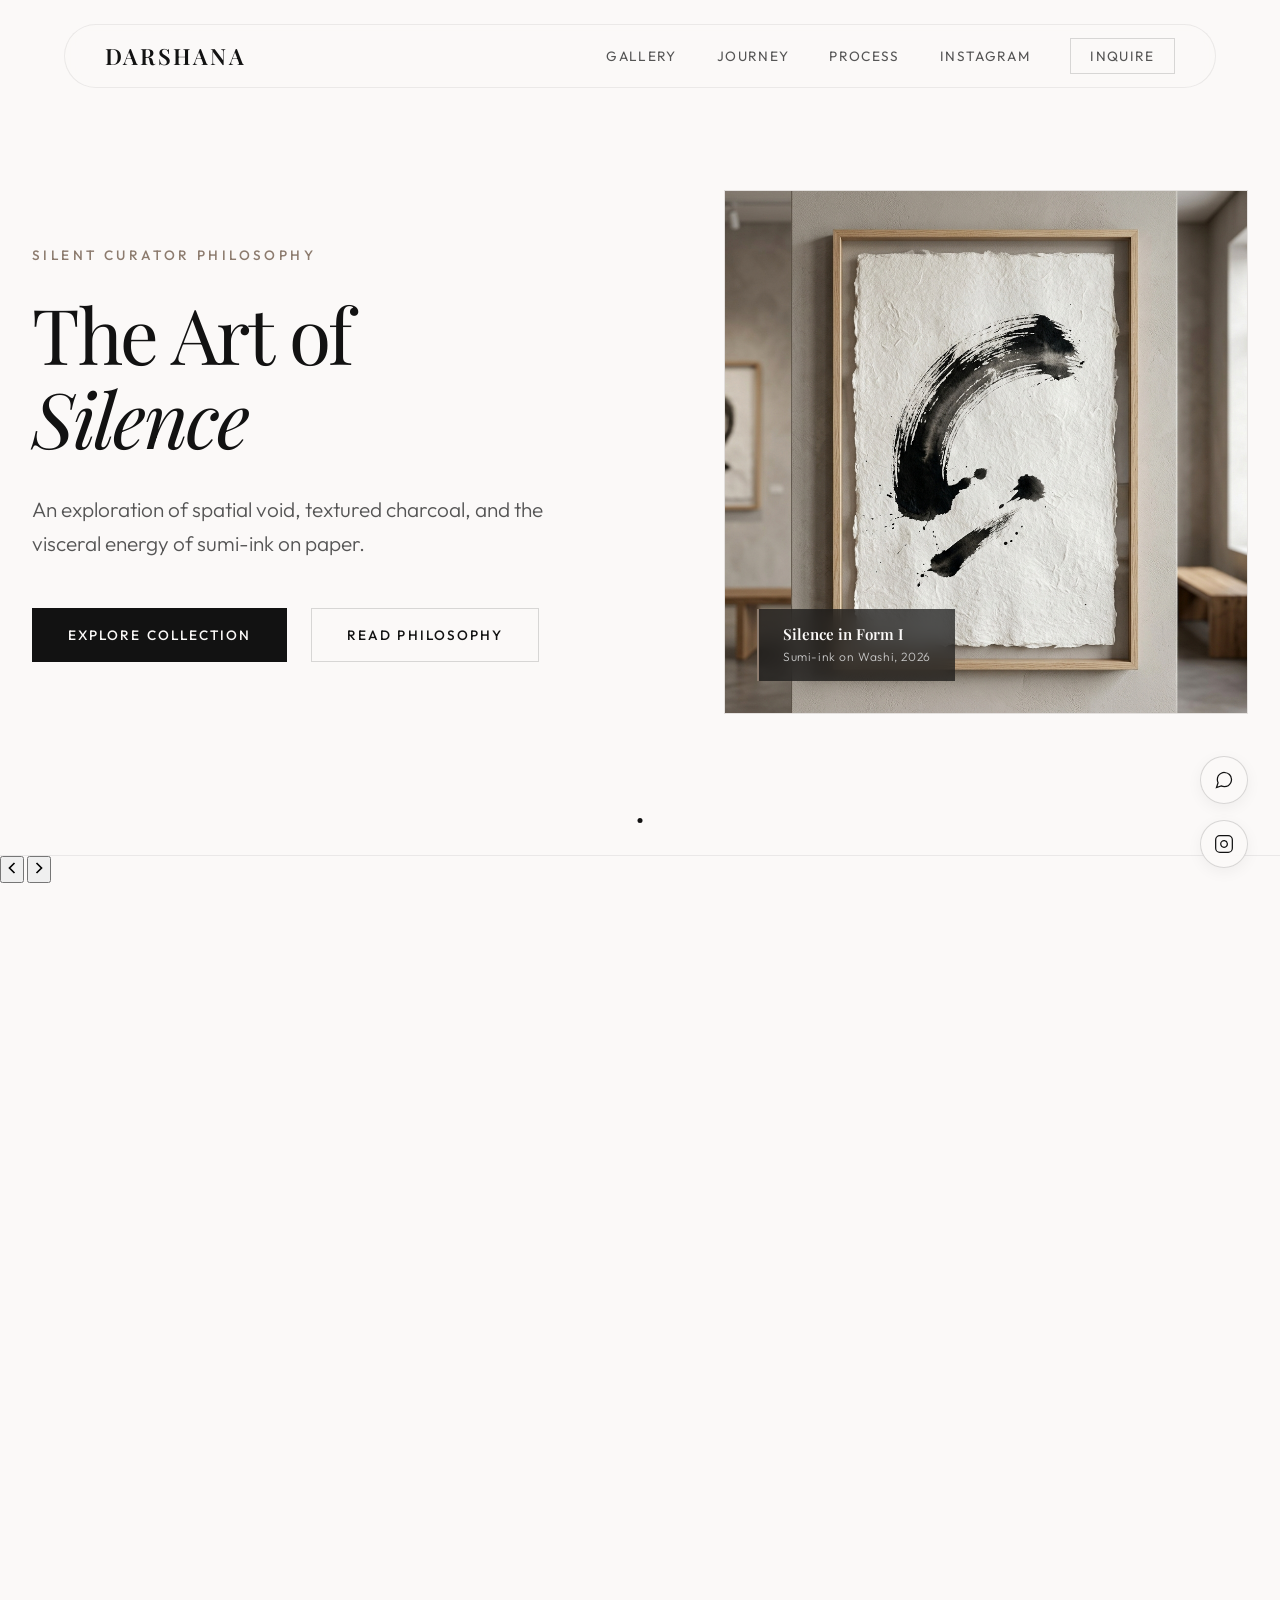
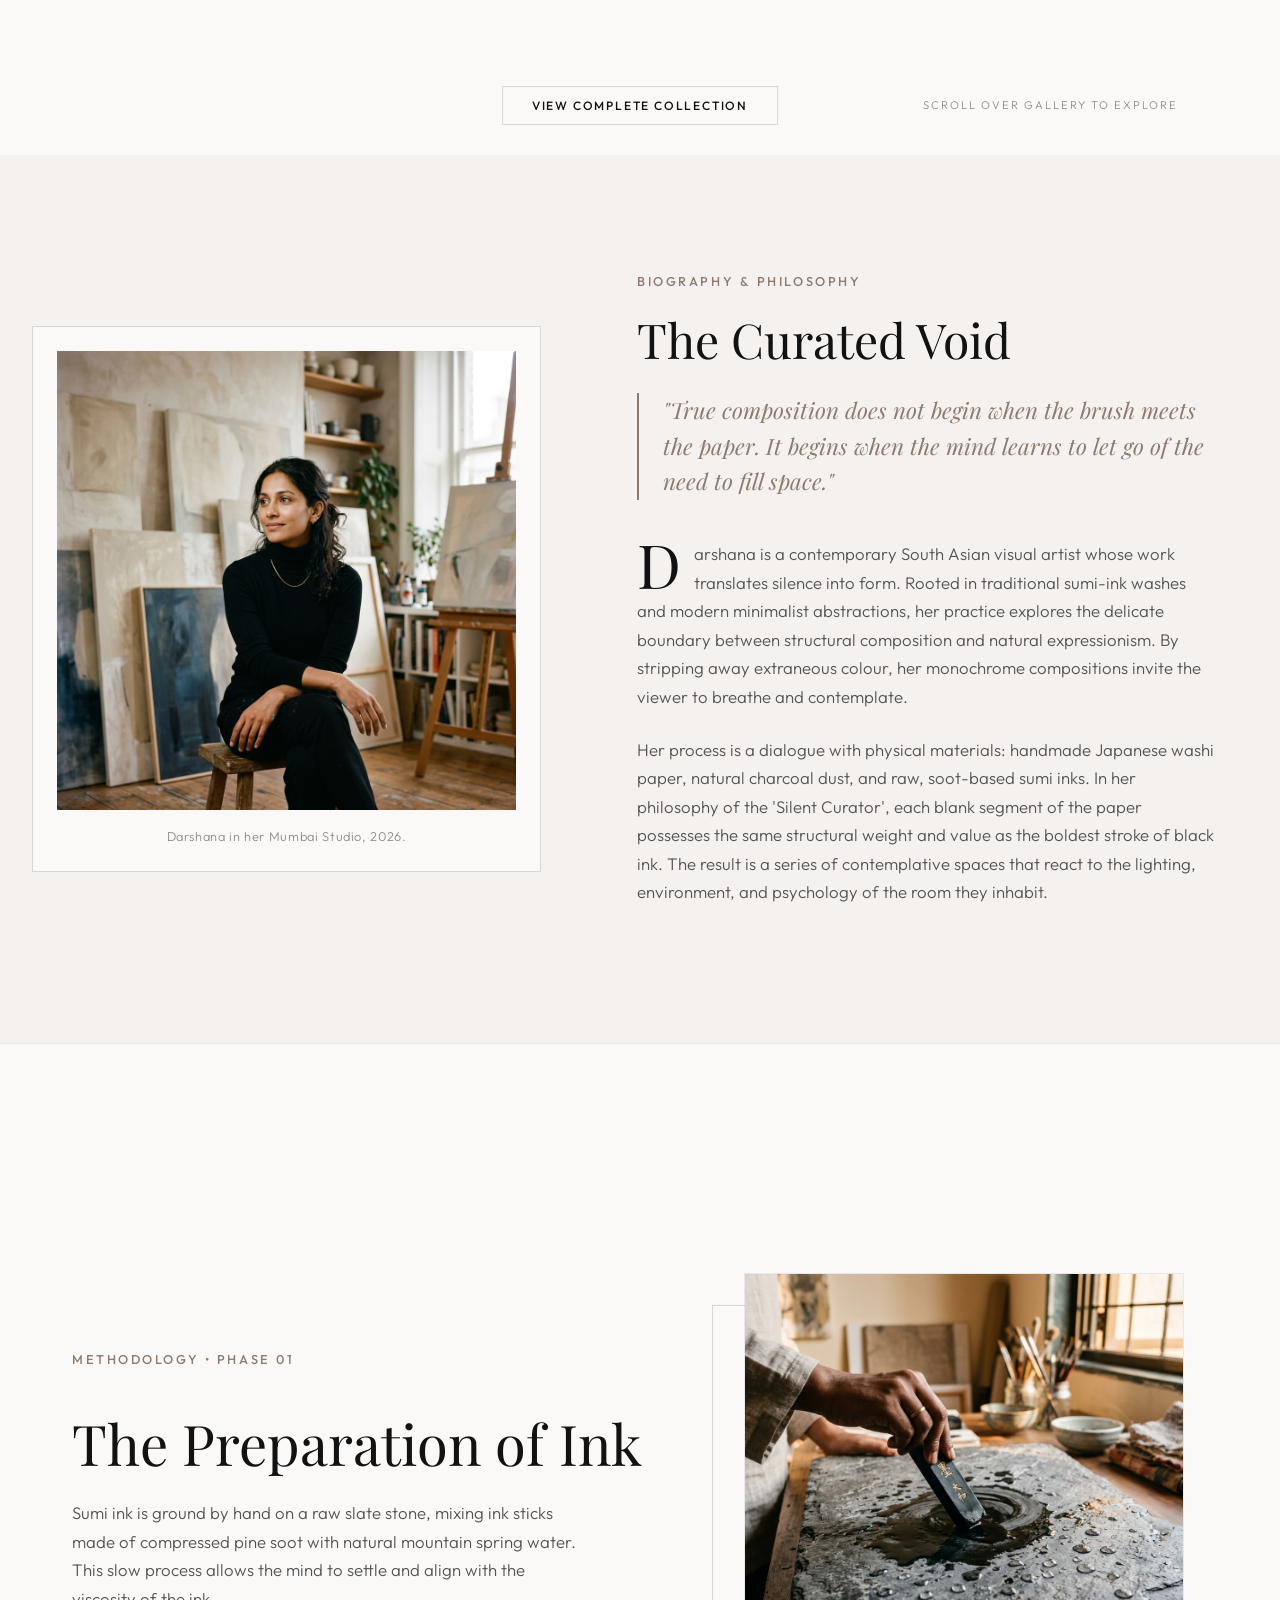
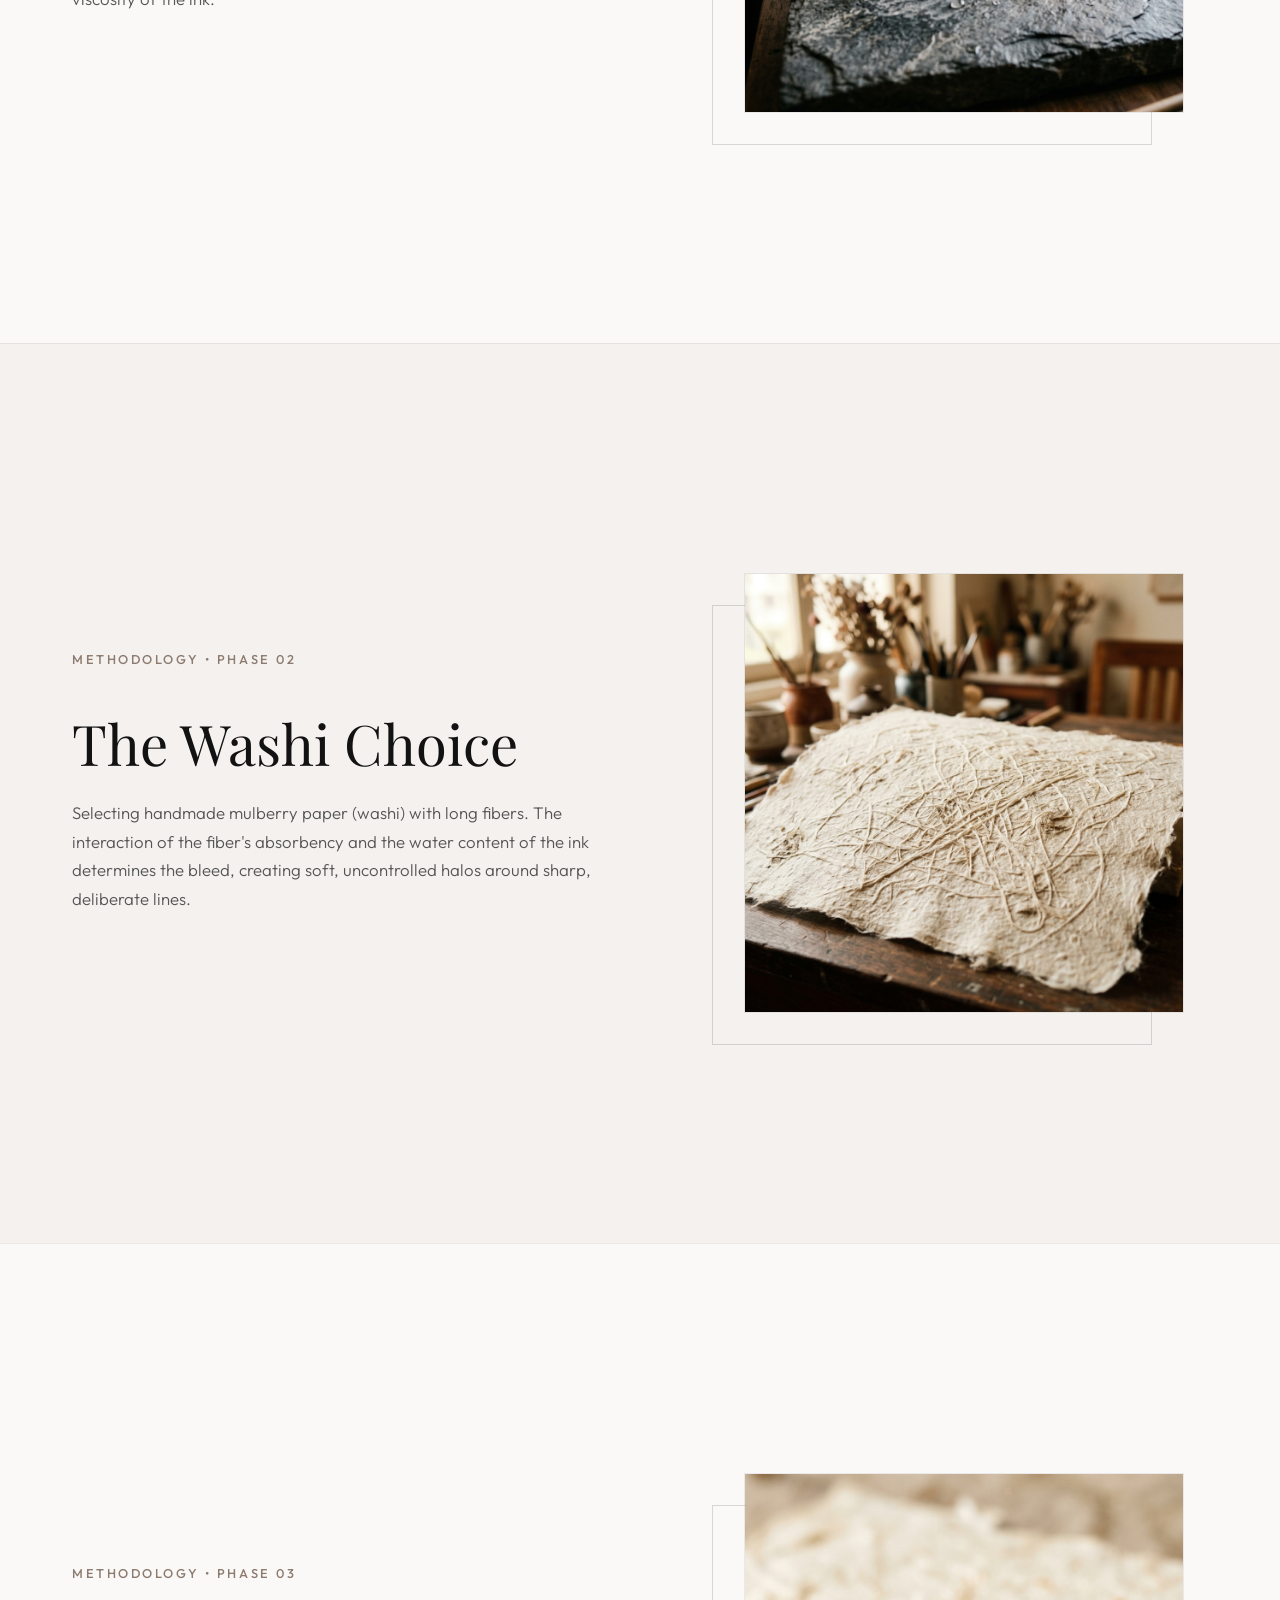
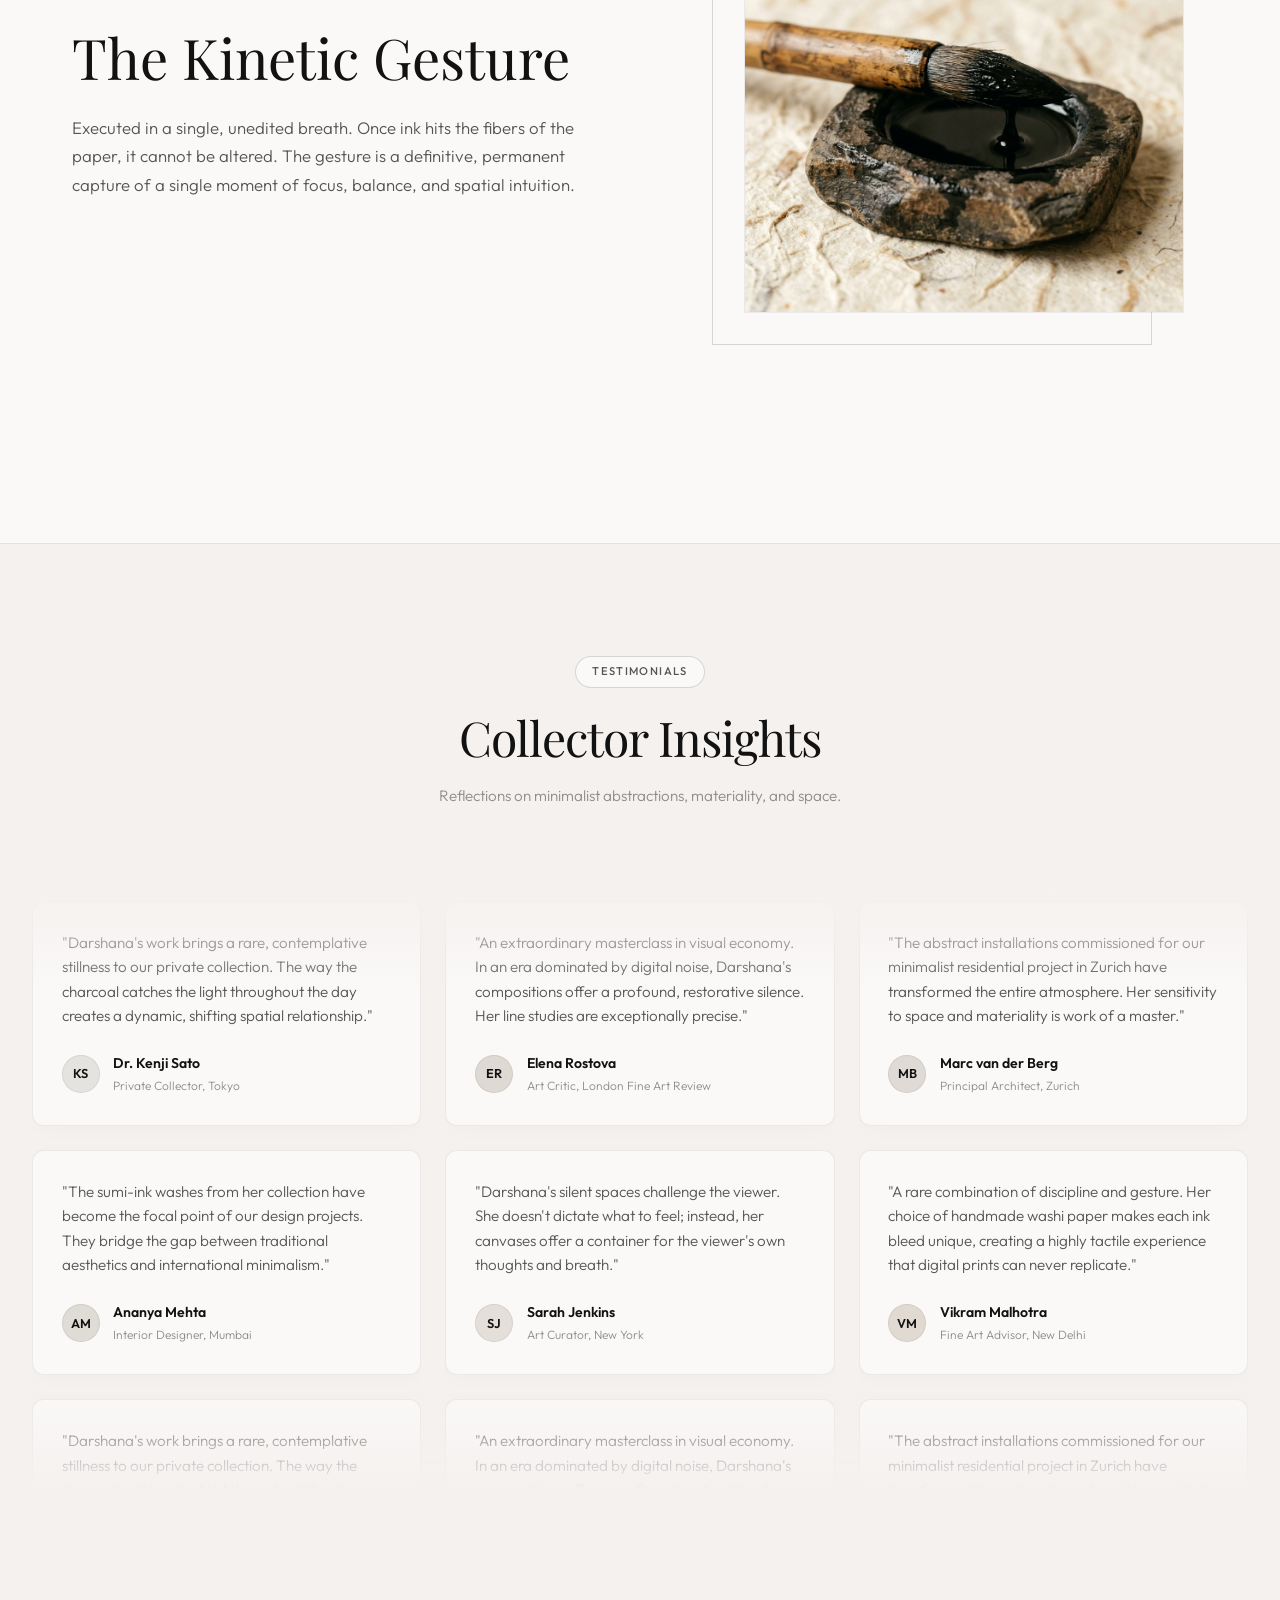
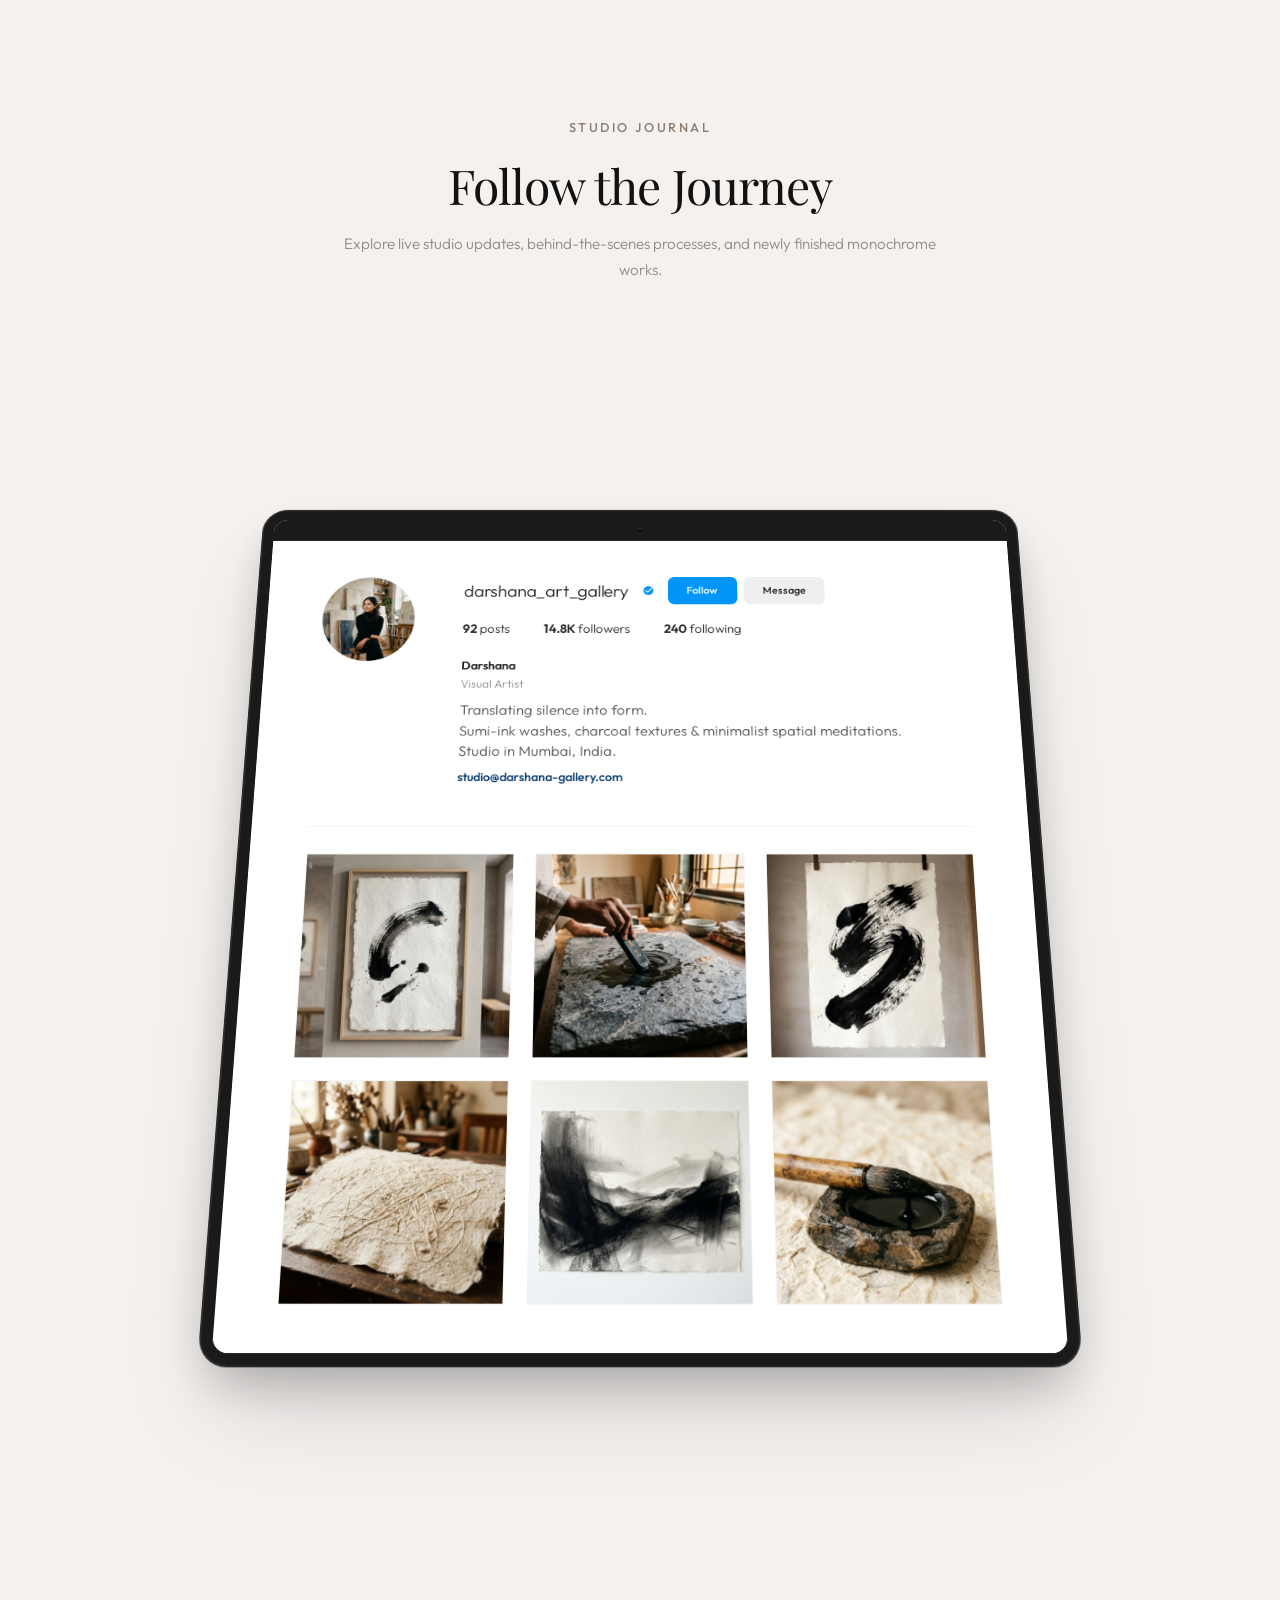
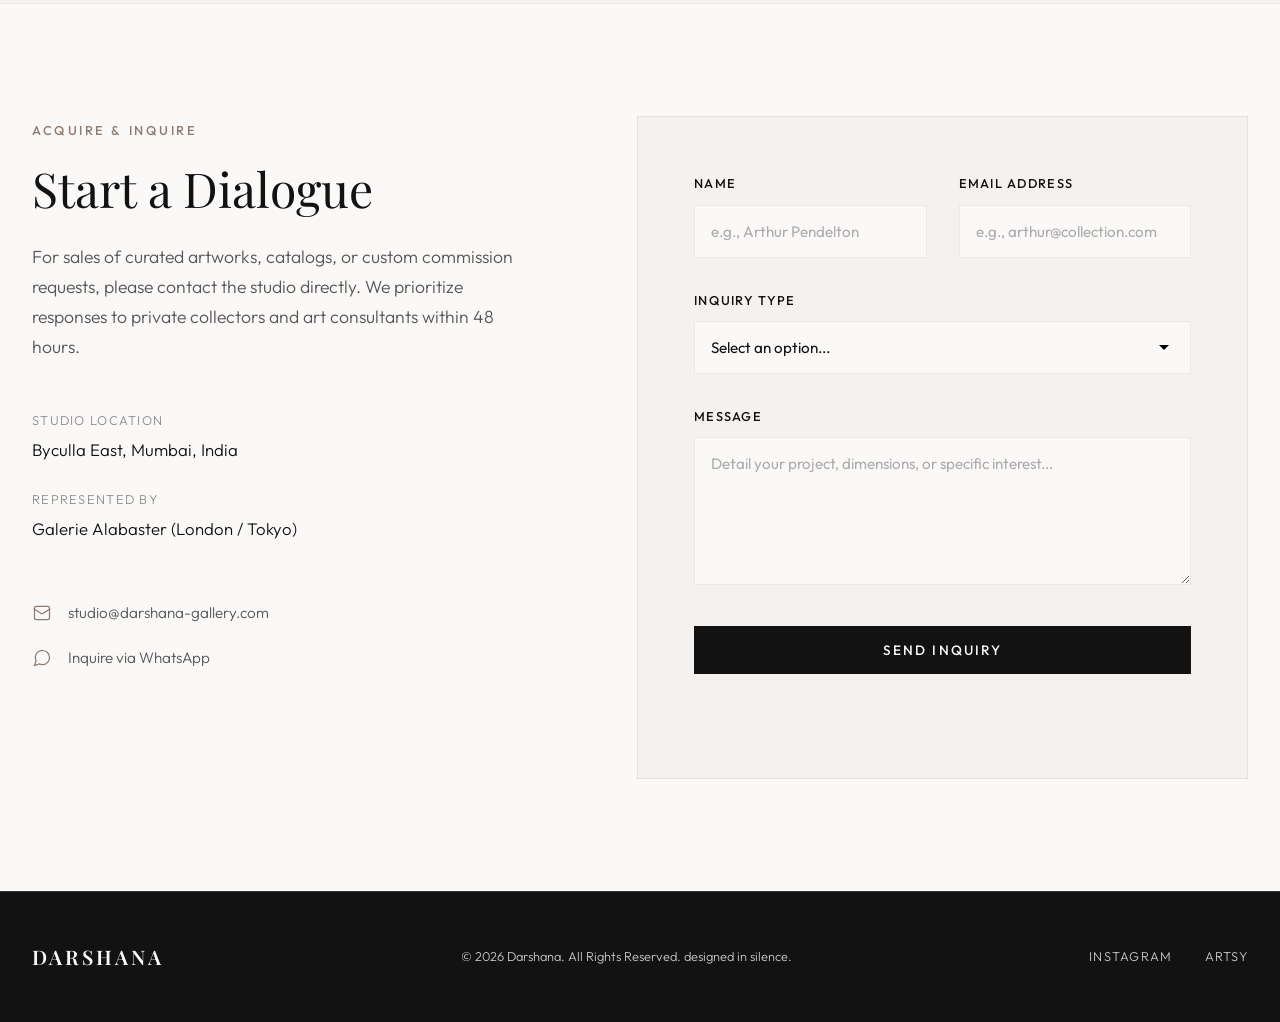
==== commit d609a72c: "feat: replace Commission Guidelines with 3D Instagram Scroll Animation for darshana_art_gallery" ====
--- a/index.html
+++ b/index.html
@@ -27,7 +27,7 @@
                     <li><a href="#gallery" class="nav-link" id="nav-link-gallery">Gallery</a></li>
                     <li><a href="#journey" class="nav-link" id="nav-link-journey">Journey</a></li>
                     <li><a href="#process" class="nav-link" id="nav-link-process">Process</a></li>
-                    <li><a href="#commissions" class="nav-link" id="nav-link-commissions">Commissions</a></li>
+                    <li><a href="#instagram" class="nav-link" id="nav-link-instagram">Instagram</a></li>
                     <li><a href="#contact" class="nav-link nav-btn" id="nav-link-contact">Inquire</a></li>
                 </ul>
             </nav>
@@ -407,44 +407,109 @@
 
 
 
-        <!-- Commission Guidelines Section -->
-        <section class="commissions-section" id="commissions" aria-label="Commission Guidelines">
+        <!-- Instagram Section (Container Scroll Animation) -->
+        <section class="instagram-section" id="instagram" aria-label="Studio Instagram Feed">
             <div class="container">
                 <div class="section-header text-center">
-                    <span class="section-label">Bespoke Works</span>
-                    <h2 class="section-title">Commission Guidelines</h2>
-                    <p class="section-subtitle">Darshana accepts a limited number of custom commissions each year for private residences, commercial lobbies, and institutions.</p>
-                </div>
-
-                <div class="commission-grid">
-                    <!-- Commission Card 1 -->
-                    <div class="commission-card">
-                        <div class="commission-icon">
-                            <svg width="32" height="32" viewBox="0 0 24 24" fill="none" stroke="currentColor" stroke-width="1"><circle cx="12" cy="8" r="4"/><path d="M20 21a8 8 0 0 0-16 0"/></svg>
-                        </div>
-                        <h3 class="commission-title">Portrait Commissions</h3>
-                        <p class="commission-description">Minimalist line and shadow interpretations that capture the posture and emotional essence of the subject. Requires a preliminary sitting or high-quality photographic reference studies.</p>
-                        <span class="commission-details">Ink on Washi / Medium scale</span>
-                    </div>
-
-                    <!-- Commission Card 2 -->
-                    <div class="commission-card">
-                        <div class="commission-icon">
-                            <svg width="32" height="32" viewBox="0 0 24 24" fill="none" stroke="currentColor" stroke-width="1"><rect x="3" y="3" width="18" height="18" rx="2"/><path d="M9 3v18M15 3v18M3 9h18M3 15h18"/></svg>
-                        </div>
-                        <h3 class="commission-title">Architectural Studies</h3>
-                        <p class="commission-description">Site-specific ink studies reacting directly to the light patterns, textures, and lines of modern minimalist interiors. Tailored specifically to coordinate with clean, architectural surfaces.</p>
-                        <span class="commission-details">Charcoal & Ink / Large scale</span>
-                    </div>
-
-                    <!-- Commission Card 3 -->
-                    <div class="commission-card">
-                        <div class="commission-icon">
-                            <svg width="32" height="32" viewBox="0 0 24 24" fill="none" stroke="currentColor" stroke-width="1"><path d="M12 2v20M17 5H9.5a3.5 3.5 0 0 0 0 7h5a3.5 3.5 0 0 1 0 7H6"/></svg>
-                        </div>
-                        <h3 class="commission-title">Abstract Installations</h3>
-                        <p class="commission-description">Large-scale multi-panel installations or hanging scrolls designed to define spatial boundaries and introduce organic rhythms into lobbies, boardrooms, and galleries.</p>
-                        <span class="commission-details">Multi-panel canvases / Institutional scale</span>
+                    <span class="section-label">Studio Journal</span>
+                    <h2 class="section-title">Follow the Journey</h2>
+                    <p class="section-subtitle">Explore live studio updates, behind-the-scenes processes, and newly finished monochrome works.</p>
+                </div>
+
+                <!-- 3D Perspective Wrapper -->
+                <div class="instagram-scroll-wrapper">
+                    <!-- The Tablet/Device Container that rotates on scroll -->
+                    <div class="instagram-device-container">
+                        <!-- Top Bezel Detail -->
+                        <div class="device-bezel-top">
+                            <span class="device-camera"></span>
+                        </div>
+                        
+                        <div class="device-screen-content">
+                            <!-- Screen Header / Instagram Profile Details -->
+                            <div class="instagram-profile-header">
+                                <div class="profile-info-top">
+                                    <div class="profile-avatar">
+                                        <img src="assets/artist-portrait.png" alt="Darshana Artist Portrait">
+                                    </div>
+                                    <div class="profile-main-details">
+                                        <div class="profile-username-row">
+                                            <h3 class="profile-username">darshana_art_gallery</h3>
+                                            <span class="verified-badge" title="Verified Account">
+                                                <svg viewBox="0 0 24 24" width="14" height="14" fill="currentColor"><path d="M12 2C6.5 2 2 6.5 2 12s4.5 10 10 10 10-4.5 10-10S17.5 2 12 2zm-2 15l-5-5 1.41-1.41L10 14.17l7.59-7.59L19 8l-9 9z"/></svg>
+                                            </span>
+                                            <div class="profile-action-btns">
+                                                <a href="https://www.instagram.com/darshana_art_gallery/" target="_blank" rel="noopener" class="instagram-btn btn-follow">Follow</a>
+                                                <a href="#contact" class="instagram-btn btn-message">Message</a>
+                                            </div>
+                                        </div>
+                                        <div class="profile-stats">
+                                            <span class="stat-item"><strong>92</strong> posts</span>
+                                            <span class="stat-item"><strong>14.8K</strong> followers</span>
+                                            <span class="stat-item"><strong>240</strong> following</span>
+                                        </div>
+                                        <div class="profile-bio">
+                                            <span class="bio-name">Darshana</span>
+                                            <span class="bio-category">Visual Artist</span>
+                                            <p class="bio-text">Translating silence into form. <br>Sumi-ink washes, charcoal textures & minimalist spatial meditations. <br>Studio in Mumbai, India.</p>
+                                            <a href="mailto:studio@darshana-gallery.com" class="bio-link">studio@darshana-gallery.com</a>
+                                        </div>
+                                    </div>
+                                </div>
+                            </div>
+
+                            <!-- Instagram Post Grid (6 items) -->
+                            <div class="instagram-feed-grid">
+                                <!-- Post 1 -->
+                                <div class="feed-item">
+                                    <img src="assets/hero-artwork.png" alt="Monochrome abstract artwork on canvas">
+                                    <div class="feed-overlay">
+                                        <span class="overlay-stat"><svg width="18" height="18" viewBox="0 0 24 24" fill="currentColor"><path d="M12 21.35l-1.45-1.32C5.4 15.36 2 12.28 2 8.5 2 5.42 4.42 3 7.5 3c1.74 0 3.41.81 4.5 2.09C13.09 3.81 14.76 3 16.5 3 19.58 3 22 5.42 22 8.5c0 3.78-3.4 6.86-8.55 11.54L12 21.35z"/></svg> 1,248</span>
+                                        <span class="overlay-stat"><svg width="18" height="18" viewBox="0 0 24 24" fill="currentColor"><path d="M21 15a2 2 0 0 1-2 2H7l-4 4V5a2 2 0 0 1 2-2h14a2 2 0 0 1 2 2z"/></svg> 42</span>
+                                    </div>
+                                </div>
+                                <!-- Post 2 -->
+                                <div class="feed-item">
+                                    <img src="assets/studio-ink-prep.png" alt="Sumi-ink preparation phase">
+                                    <div class="feed-overlay">
+                                        <span class="overlay-stat"><svg width="18" height="18" viewBox="0 0 24 24" fill="currentColor"><path d="M12 21.35l-1.45-1.32C5.4 15.36 2 12.28 2 8.5 2 5.42 4.42 3 7.5 3c1.74 0 3.41.81 4.5 2.09C13.09 3.81 14.76 3 16.5 3 19.58 3 22 5.42 22 8.5c0 3.78-3.4 6.86-8.55 11.54L12 21.35z"/></svg> 942</span>
+                                        <span class="overlay-stat"><svg width="18" height="18" viewBox="0 0 24 24" fill="currentColor"><path d="M21 15a2 2 0 0 1-2 2H7l-4 4V5a2 2 0 0 1 2-2h14a2 2 0 0 1 2 2z"/></svg> 31</span>
+                                    </div>
+                                </div>
+                                <!-- Post 3 -->
+                                <div class="feed-item">
+                                    <img src="assets/artwork-ink-1.png" alt="Sumi-ink on Washi Quietude I">
+                                    <div class="feed-overlay">
+                                        <span class="overlay-stat"><svg width="18" height="18" viewBox="0 0 24 24" fill="currentColor"><path d="M12 21.35l-1.45-1.32C5.4 15.36 2 12.28 2 8.5 2 5.42 4.42 3 7.5 3c1.74 0 3.41.81 4.5 2.09C13.09 3.81 14.76 3 16.5 3 19.58 3 22 5.42 22 8.5c0 3.78-3.4 6.86-8.55 11.54L12 21.35z"/></svg> 1,510</span>
+                                        <span class="overlay-stat"><svg width="18" height="18" viewBox="0 0 24 24" fill="currentColor"><path d="M21 15a2 2 0 0 1-2 2H7l-4 4V5a2 2 0 0 1 2-2h14a2 2 0 0 1 2 2z"/></svg> 68</span>
+                                    </div>
+                                </div>
+                                <!-- Post 4 -->
+                                <div class="feed-item">
+                                    <img src="assets/studio-washi-select.png" alt="Mulberry fibers paper selection">
+                                    <div class="feed-overlay">
+                                        <span class="overlay-stat"><svg width="18" height="18" viewBox="0 0 24 24" fill="currentColor"><path d="M12 21.35l-1.45-1.32C5.4 15.36 2 12.28 2 8.5 2 5.42 4.42 3 7.5 3c1.74 0 3.41.81 4.5 2.09C13.09 3.81 14.76 3 16.5 3 19.58 3 22 5.42 22 8.5c0 3.78-3.4 6.86-8.55 11.54L12 21.35z"/></svg> 834</span>
+                                        <span class="overlay-stat"><svg width="18" height="18" viewBox="0 0 24 24" fill="currentColor"><path d="M21 15a2 2 0 0 1-2 2H7l-4 4V5a2 2 0 0 1 2-2h14a2 2 0 0 1 2 2z"/></svg> 19</span>
+                                    </div>
+                                </div>
+                                <!-- Post 5 -->
+                                <div class="feed-item">
+                                    <img src="assets/artwork-charcoal-1.png" alt="Resonance IV charcoal artwork">
+                                    <div class="feed-overlay">
+                                        <span class="overlay-stat"><svg width="18" height="18" viewBox="0 0 24 24" fill="currentColor"><path d="M12 21.35l-1.45-1.32C5.4 15.36 2 12.28 2 8.5 2 5.42 4.42 3 7.5 3c1.74 0 3.41.81 4.5 2.09C13.09 3.81 14.76 3 16.5 3 19.58 3 22 5.42 22 8.5c0 3.78-3.4 6.86-8.55 11.54L12 21.35z"/></svg> 1,120</span>
+                                        <span class="overlay-stat"><svg width="18" height="18" viewBox="0 0 24 24" fill="currentColor"><path d="M21 15a2 2 0 0 1-2 2H7l-4 4V5a2 2 0 0 1 2-2h14a2 2 0 0 1 2 2z"/></svg> 29</span>
+                                    </div>
+                                </div>
+                                <!-- Post 6 -->
+                                <div class="feed-item">
+                                    <img src="assets/studio-process.png" alt="Calligraphy brush on studio desk">
+                                    <div class="feed-overlay">
+                                        <span class="overlay-stat"><svg width="18" height="18" viewBox="0 0 24 24" fill="currentColor"><path d="M12 21.35l-1.45-1.32C5.4 15.36 2 12.28 2 8.5 2 5.42 4.42 3 7.5 3c1.74 0 3.41.81 4.5 2.09C13.09 3.81 14.76 3 16.5 3 19.58 3 22 5.42 22 8.5c0 3.78-3.4 6.86-8.55 11.54L12 21.35z"/></svg> 1,029</span>
+                                        <span class="overlay-stat"><svg width="18" height="18" viewBox="0 0 24 24" fill="currentColor"><path d="M21 15a2 2 0 0 1-2 2H7l-4 4V5a2 2 0 0 1 2-2h14a2 2 0 0 1 2 2z"/></svg> 35</span>
+                                    </div>
+                                </div>
+                            </div>
+                        </div>
                     </div>
                 </div>
             </div>
@@ -526,7 +591,7 @@
             <span class="footer-logo">DARSHANA</span>
             <span class="copyright">&copy; 2026 Darshana. All Rights Reserved. designed in silence.</span>
             <div class="social-links">
-                <a href="https://instagram.com/darshana.studio" target="_blank" rel="noopener" aria-label="Instagram">Instagram</a>
+                <a href="https://www.instagram.com/darshana_art_gallery/" target="_blank" rel="noopener" aria-label="Instagram">Instagram</a>
                 <a href="#" aria-label="Artsy">Artsy</a>
             </div>
         </div>
@@ -561,7 +626,7 @@
             <svg width="20" height="20" viewBox="0 0 24 24" fill="none" stroke="currentColor" stroke-width="1.5"><path d="M21 11.5a8.38 8.38 0 0 1-.9 3.8 8.5 8.5 0 0 1-7.6 4.7 8.38 8.38 0 0 1-3.8-.9L3 21l1.9-5.7a8.38 8.38 0 0 1-.9-3.8 8.5 8.5 0 0 1 4.7-7.6 8.38 8.38 0 0 1 3.8-.9h.5a8.48 8.48 0 0 1 8 8v.5z"/></svg>
             <span class="floating-social-tooltip">WhatsApp</span>
         </a>
-        <a href="https://instagram.com/darshana.studio" target="_blank" rel="noopener" class="floating-social-btn instagram-floating" aria-label="Follow on Instagram">
+        <a href="https://www.instagram.com/darshana_art_gallery/" target="_blank" rel="noopener" class="floating-social-btn instagram-floating" aria-label="Follow on Instagram">
             <svg width="20" height="20" viewBox="0 0 24 24" fill="none" stroke="currentColor" stroke-width="1.5"><rect x="2" y="2" width="20" height="20" rx="5" ry="5"/><path d="M16 11.37A4 4 0 1 1 12.63 8 4 4 0 0 1 16 11.37zM17.5 6.5h.01"/></svg>
             <span class="floating-social-tooltip">Instagram</span>
         </a>
--- a/style.css
+++ b/style.css
@@ -1329,59 +1329,263 @@
     color: var(--text-secondary);
 }
 
-/* Commissions Section */
-.commissions-section {
+/* Instagram Showcase Section (Aceternity 3D Scroll Replica) */
+.instagram-section {
     padding: var(--spacing-lg) 0;
     background-color: var(--bg-secondary);
-}
-
-.commission-grid {
+    overflow: hidden;
+}
+
+.instagram-scroll-wrapper {
+    perspective: 1500px;
+    transform-style: preserve-3d;
+    width: 100%;
+    display: flex;
+    justify-content: center;
+    padding: 3rem 0 6rem 0;
+}
+
+.instagram-device-container {
+    transform: rotateX(16deg) scale(0.9);
+    transform-style: preserve-3d;
+    background-color: #ffffff;
+    border: 12px solid #1a1a1a;
+    border-radius: 28px;
+    box-shadow: 0px 25px 50px -12px rgba(0, 0, 0, 0.25), 
+                0px 50px 100px -20px rgba(0, 0, 0, 0.15),
+                0px 0px 0px 2px rgba(0, 0, 0, 0.8);
+    width: 100%;
+    max-width: 900px;
+    overflow: hidden;
+    transition: box-shadow var(--transition-smooth);
+    will-change: transform, box-shadow;
+}
+
+/* Device top bezel with camera */
+.device-bezel-top {
+    height: 28px;
+    background-color: #1a1a1a;
+    display: flex;
+    justify-content: center;
+    align-items: center;
+    border-bottom: 1px solid rgba(255, 255, 255, 0.05);
+}
+
+.device-camera {
+    width: 6px;
+    height: 6px;
+    border-radius: 50%;
+    background-color: #0c0c0c;
+    box-shadow: inset 0 1px 1px rgba(255,255,255,0.2);
+}
+
+.device-screen-content {
+    background-color: #ffffff;
+    padding: 3rem 4rem;
+    box-sizing: border-box;
+}
+
+/* Instagram Header */
+.instagram-profile-header {
+    margin-bottom: 3rem;
+}
+
+.profile-info-top {
+    display: flex;
+    gap: 3.5rem;
+    align-items: flex-start;
+}
+
+.profile-avatar {
+    width: 110px;
+    height: 110px;
+    border-radius: 50%;
+    overflow: hidden;
+    border: 1px solid var(--border-light);
+    flex-shrink: 0;
+}
+
+.profile-avatar img {
+    width: 100%;
+    height: 100%;
+    object-fit: cover;
+}
+
+.profile-main-details {
+    flex-grow: 1;
+}
+
+.profile-username-row {
+    display: flex;
+    align-items: center;
+    gap: 1rem;
+    margin-bottom: 1.2rem;
+    flex-wrap: wrap;
+}
+
+.profile-username {
+    font-family: var(--font-sans);
+    font-size: 1.3rem;
+    font-weight: 300;
+    color: #262626;
+    letter-spacing: -0.01em;
+}
+
+.verified-badge {
+    color: #0095f6;
+    display: inline-flex;
+    align-items: center;
+}
+
+.profile-action-btns {
+    display: flex;
+    gap: 0.5rem;
+}
+
+.instagram-btn {
+    display: inline-flex;
+    align-items: center;
+    justify-content: center;
+    padding: 0.45rem 1.4rem;
+    font-family: var(--font-sans);
+    font-size: 0.8rem;
+    font-weight: 500;
+    border-radius: 8px;
+    cursor: pointer;
+    transition: var(--transition-quick);
+    text-decoration: none;
+}
+
+.btn-follow {
+    background-color: #0095f6;
+    color: #ffffff;
+    border: none;
+}
+
+.btn-follow:hover {
+    background-color: #1877f2;
+}
+
+.btn-message {
+    background-color: #efefef;
+    color: #262626;
+    border: none;
+}
+
+.btn-message:hover {
+    background-color: #dbdbdb;
+}
+
+.profile-stats {
+    display: flex;
+    gap: 2.5rem;
+    margin-bottom: 1.5rem;
+    font-family: var(--font-sans);
+    font-size: 0.95rem;
+    color: #262626;
+}
+
+.stat-item strong {
+    font-weight: 600;
+}
+
+.profile-bio {
+    font-family: var(--font-sans);
+    font-size: 0.9rem;
+    line-height: 1.5;
+    color: #262626;
+    text-align: left;
+}
+
+.bio-name {
+    display: block;
+    font-weight: 600;
+    margin-bottom: 0.1rem;
+}
+
+.bio-category {
+    display: block;
+    color: var(--text-muted);
+    font-size: 0.85rem;
+    margin-bottom: 0.6rem;
+}
+
+.bio-text {
+    margin-bottom: 0.6rem;
+    color: #555;
+}
+
+.bio-link {
+    color: #00376b;
+    font-weight: 500;
+    text-decoration: none;
+}
+
+.bio-link:hover {
+    text-decoration: underline;
+}
+
+/* Feed Grid */
+.instagram-feed-grid {
     display: grid;
     grid-template-columns: repeat(3, 1fr);
-    gap: 2.5rem;
-    margin-top: 4rem;
-}
-
-.commission-card {
-    background-color: var(--bg-primary);
-    border: 1px solid var(--border-light);
-    padding: 3rem 2.5rem;
-    display: flex;
-    flex-direction: column;
-    transition: var(--transition-smooth);
-}
-
-.commission-card:hover {
-    transform: translateY(-5px);
-    box-shadow: var(--shadow-medium);
-    border-color: var(--accent);
-}
-
-.commission-icon {
-    color: var(--accent);
-    margin-bottom: 2rem;
-}
-
-.commission-title {
-    font-size: 1.4rem;
-    margin-bottom: 1rem;
+    gap: 1.5rem;
+    border-top: 1px solid #efefef;
+    padding-top: 2rem;
+}
+
+.feed-item {
+    aspect-ratio: 1 / 1;
+    position: relative;
+    overflow: hidden;
+    background-color: #fafafa;
+    border: 1px solid rgba(0, 0, 0, 0.03);
+}
+
+.feed-item img {
+    width: 100%;
+    height: 100%;
+    object-fit: cover;
+    transition: transform var(--transition-slow);
+}
+
+.feed-item:hover img {
+    transform: scale(1.05);
+}
+
+.feed-overlay {
+    position: absolute;
+    top: 0;
+    left: 0;
+    width: 100%;
+    height: 100%;
+    background-color: rgba(0, 0, 0, 0.4);
+    display: flex;
+    justify-content: center;
+    align-items: center;
+    gap: 2rem;
+    opacity: 0;
+    transition: opacity var(--transition-quick);
+    color: #ffffff;
+    pointer-events: none;
+}
+
+.feed-item:hover .feed-overlay {
+    opacity: 1;
+    pointer-events: auto;
+}
+
+.overlay-stat {
+    display: flex;
+    align-items: center;
+    gap: 0.4rem;
+    font-family: var(--font-sans);
+    font-size: 1rem;
     font-weight: 600;
 }
 
-.commission-description {
-    font-size: 0.95rem;
-    color: var(--text-secondary);
-    margin-bottom: 2rem;
-    flex-grow: 1;
-}
-
-.commission-details {
-    font-family: var(--font-sans);
-    font-size: 0.75rem;
-    text-transform: uppercase;
-    letter-spacing: 0.1em;
-    color: var(--accent);
-    font-weight: 500;
+.overlay-stat svg {
+    filter: drop-shadow(0 1px 2px rgba(0,0,0,0.3));
 }
 
 /* Contact Section */
@@ -1829,9 +2033,19 @@
         justify-content: center;
     }
     
-    /* Commissions */
-    .commission-grid {
-        grid-template-columns: repeat(2, 1fr);
+    /* Instagram Responsive */
+    .device-screen-content {
+        padding: 2rem 2.5rem;
+    }
+    .profile-info-top {
+        gap: 2rem;
+    }
+    .profile-avatar {
+        width: 90px;
+        height: 90px;
+    }
+    .instagram-feed-grid {
+        gap: 1rem;
     }
     
     /* Contact */
@@ -2126,28 +2340,50 @@
         margin-top: 2rem;
     }
     
-    /* Commissions */
-    .commission-grid {
-        grid-template-columns: 1fr;
+    /* Instagram Mobile */
+    .instagram-scroll-wrapper {
+        padding: 1.5rem 0 3rem 0;
+    }
+    .instagram-device-container {
+        transform: rotateX(10deg) scale(0.95);
+        border-width: 8px;
+        border-radius: 18px;
+    }
+    .device-bezel-top {
+        height: 20px;
+    }
+    .device-screen-content {
+        padding: 1.5rem 1rem;
+    }
+    .profile-info-top {
+        flex-direction: column;
+        align-items: center;
         gap: 1.5rem;
-    }
-    
-    .commission-card {
-        padding: 2rem 1.5rem;
-    }
-    
-    .commission-title {
-        font-size: 1.15rem;
-        margin-bottom: 0.8rem;
-    }
-    
-    .commission-description {
+        text-align: center;
+    }
+    .profile-avatar {
+        width: 80px;
+        height: 80px;
+    }
+    .profile-username-row {
+        justify-content: center;
+    }
+    .profile-stats {
+        justify-content: center;
+        gap: 1.5rem;
         font-size: 0.85rem;
-        margin-bottom: 1.5rem;
-    }
-    
-    .commission-details {
-        font-size: 0.7rem;
+    }
+    .profile-bio {
+        text-align: center;
+    }
+    .instagram-feed-grid {
+        gap: 0.5rem;
+        padding-top: 1.5rem;
+        grid-template-columns: repeat(3, 1fr);
+    }
+    .overlay-stat {
+        font-size: 0.85rem;
+        gap: 0.2rem;
     }
     
     /* Contact */
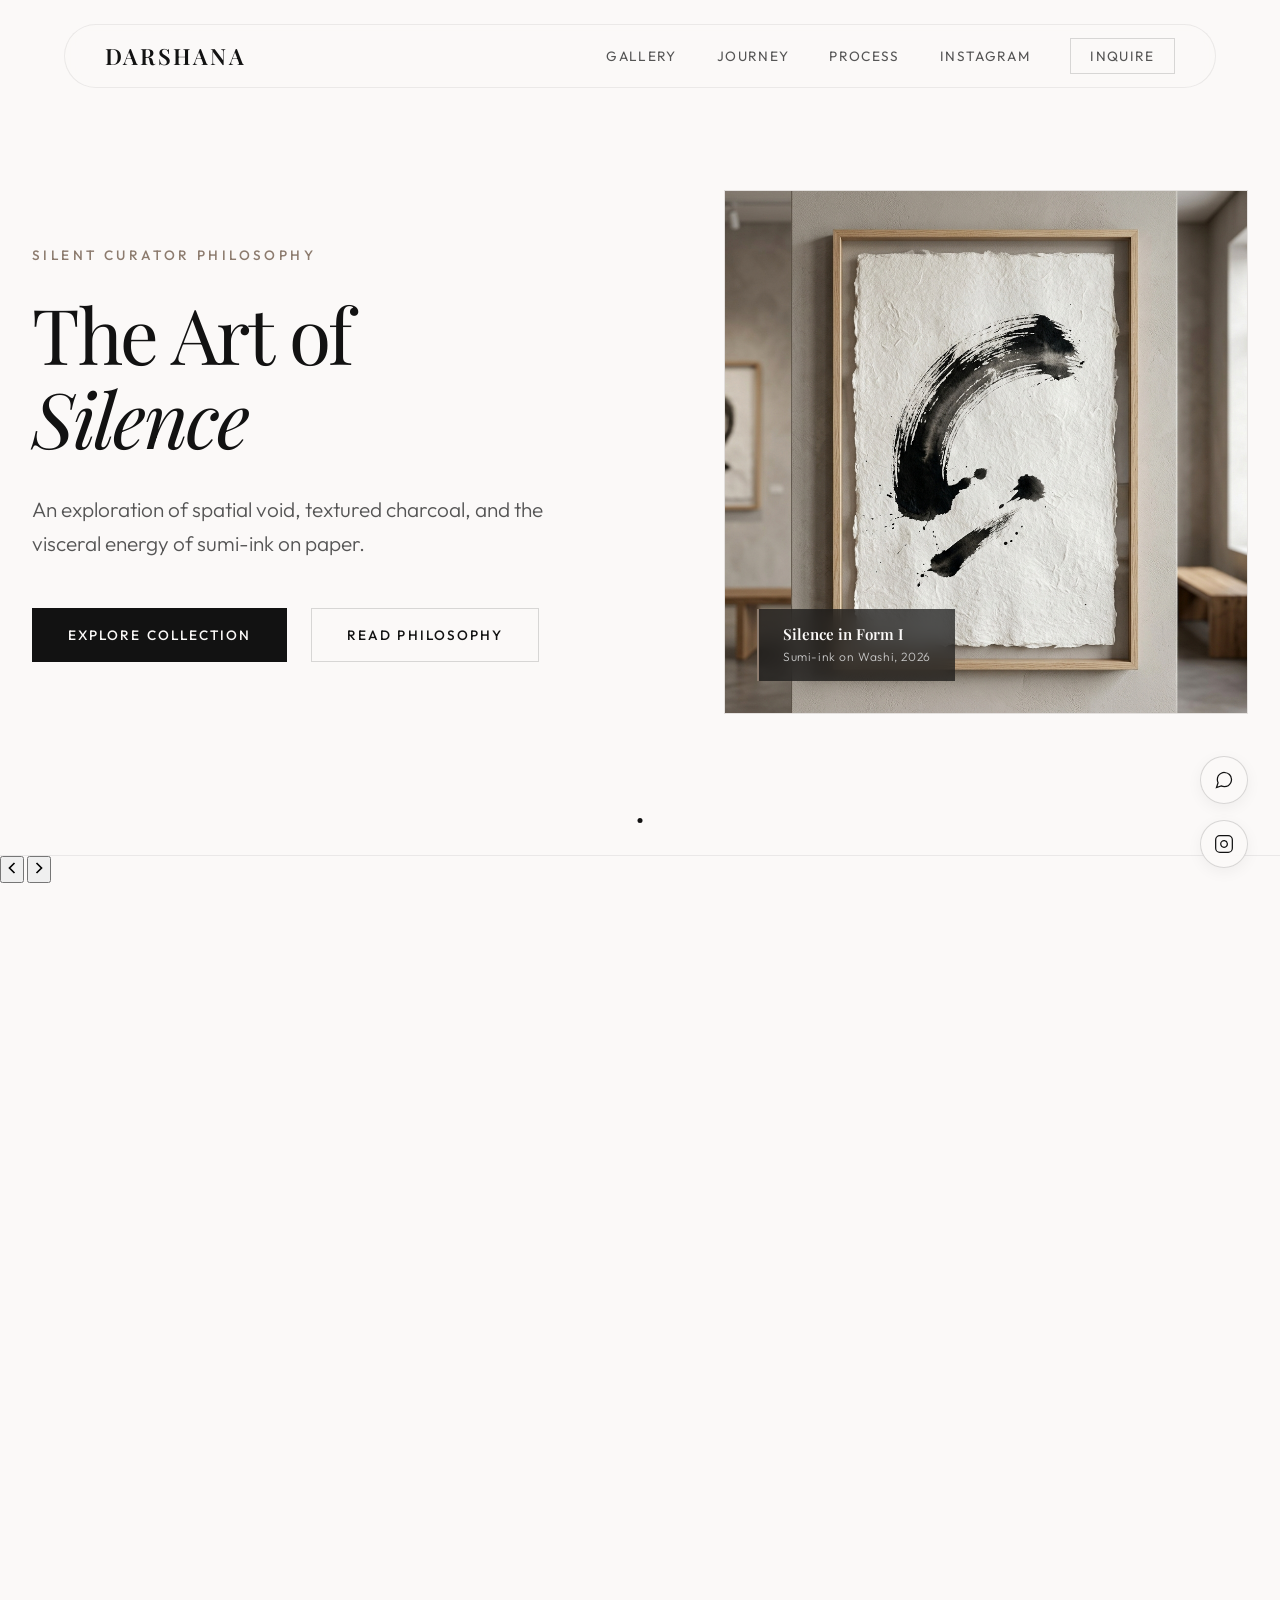
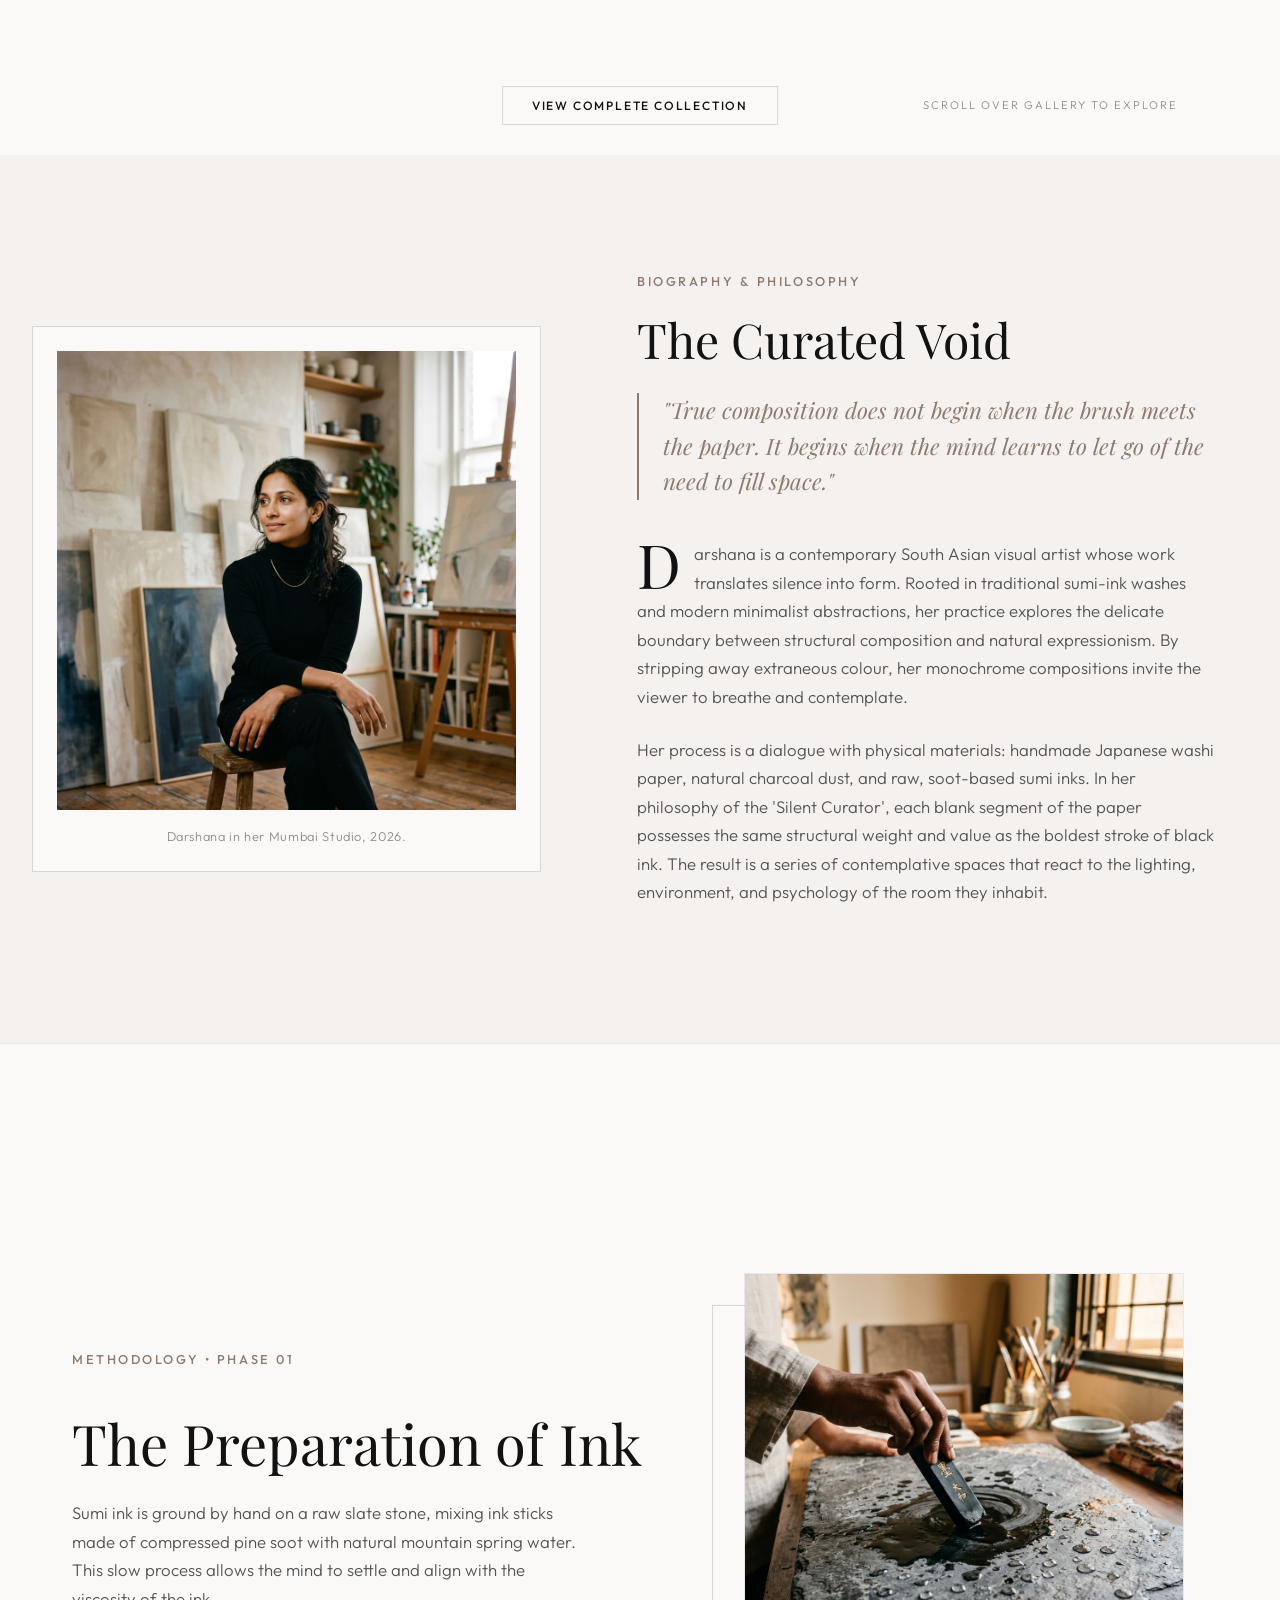
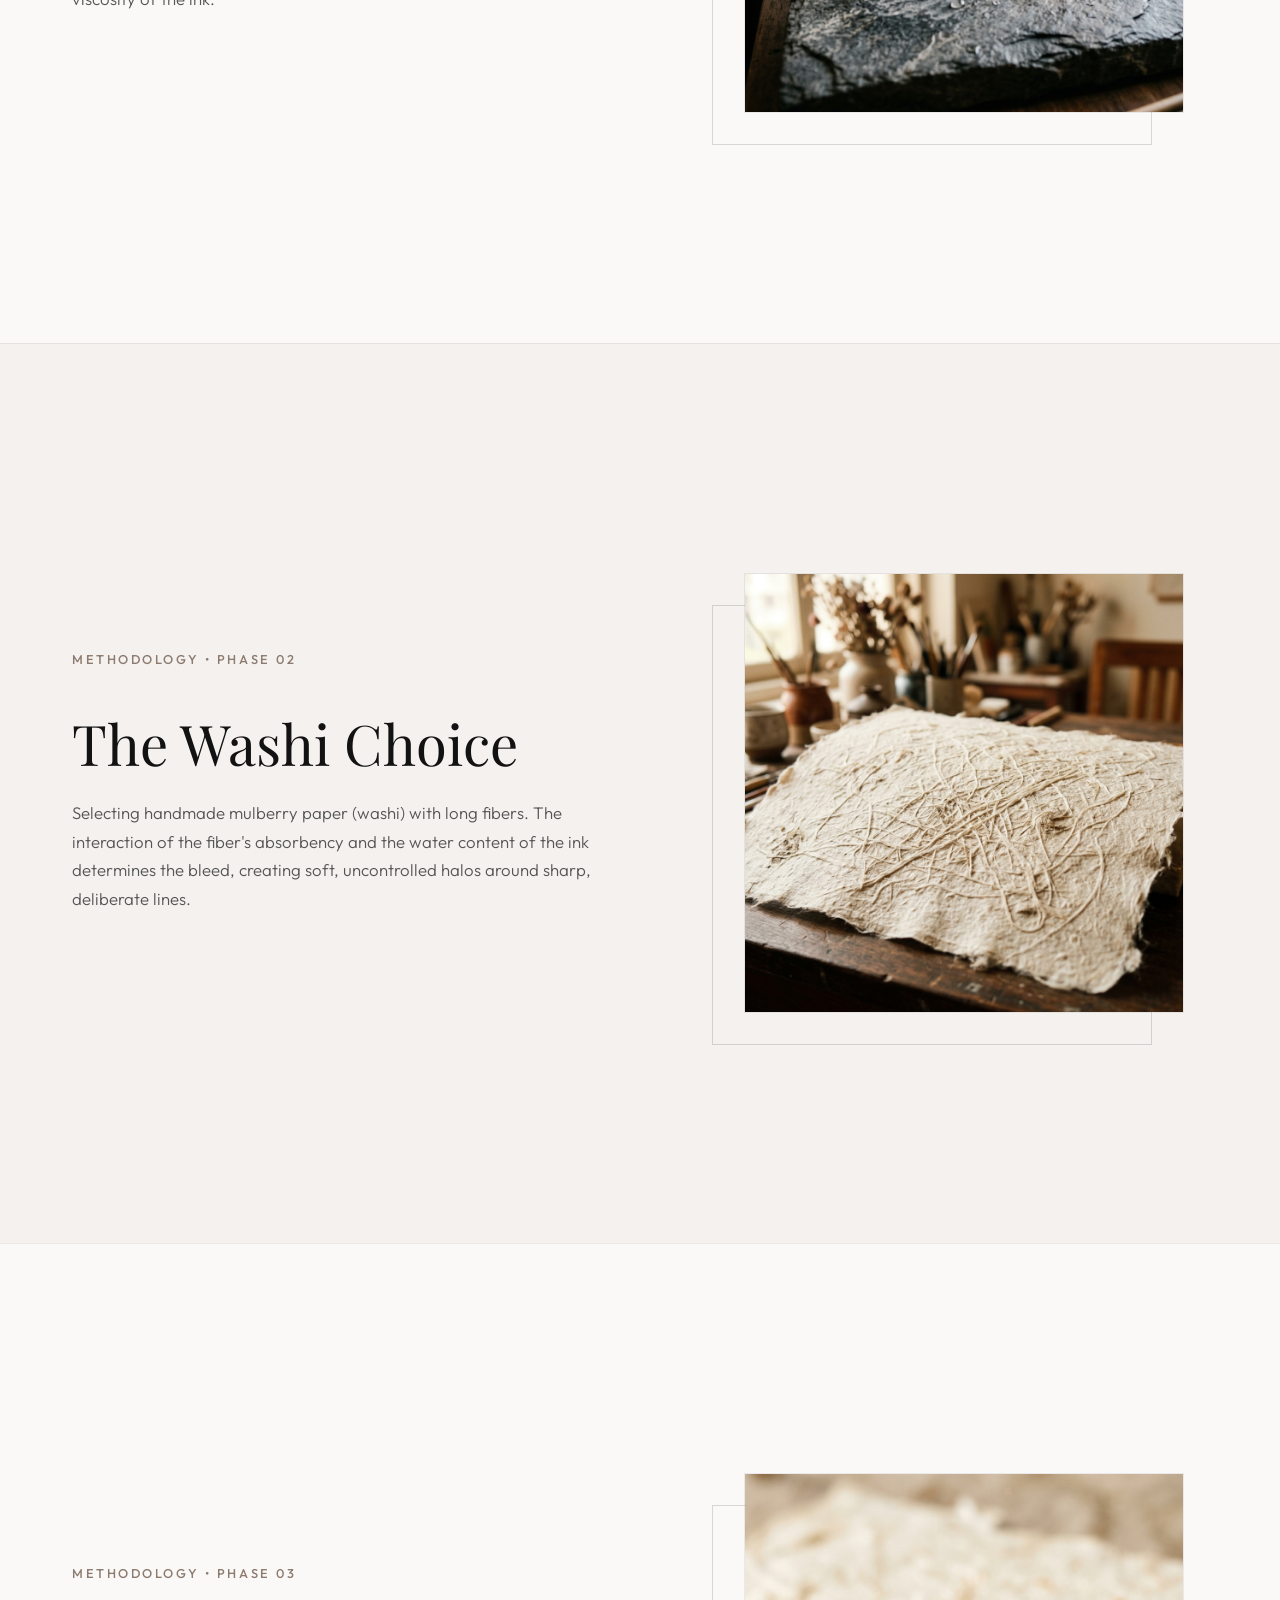
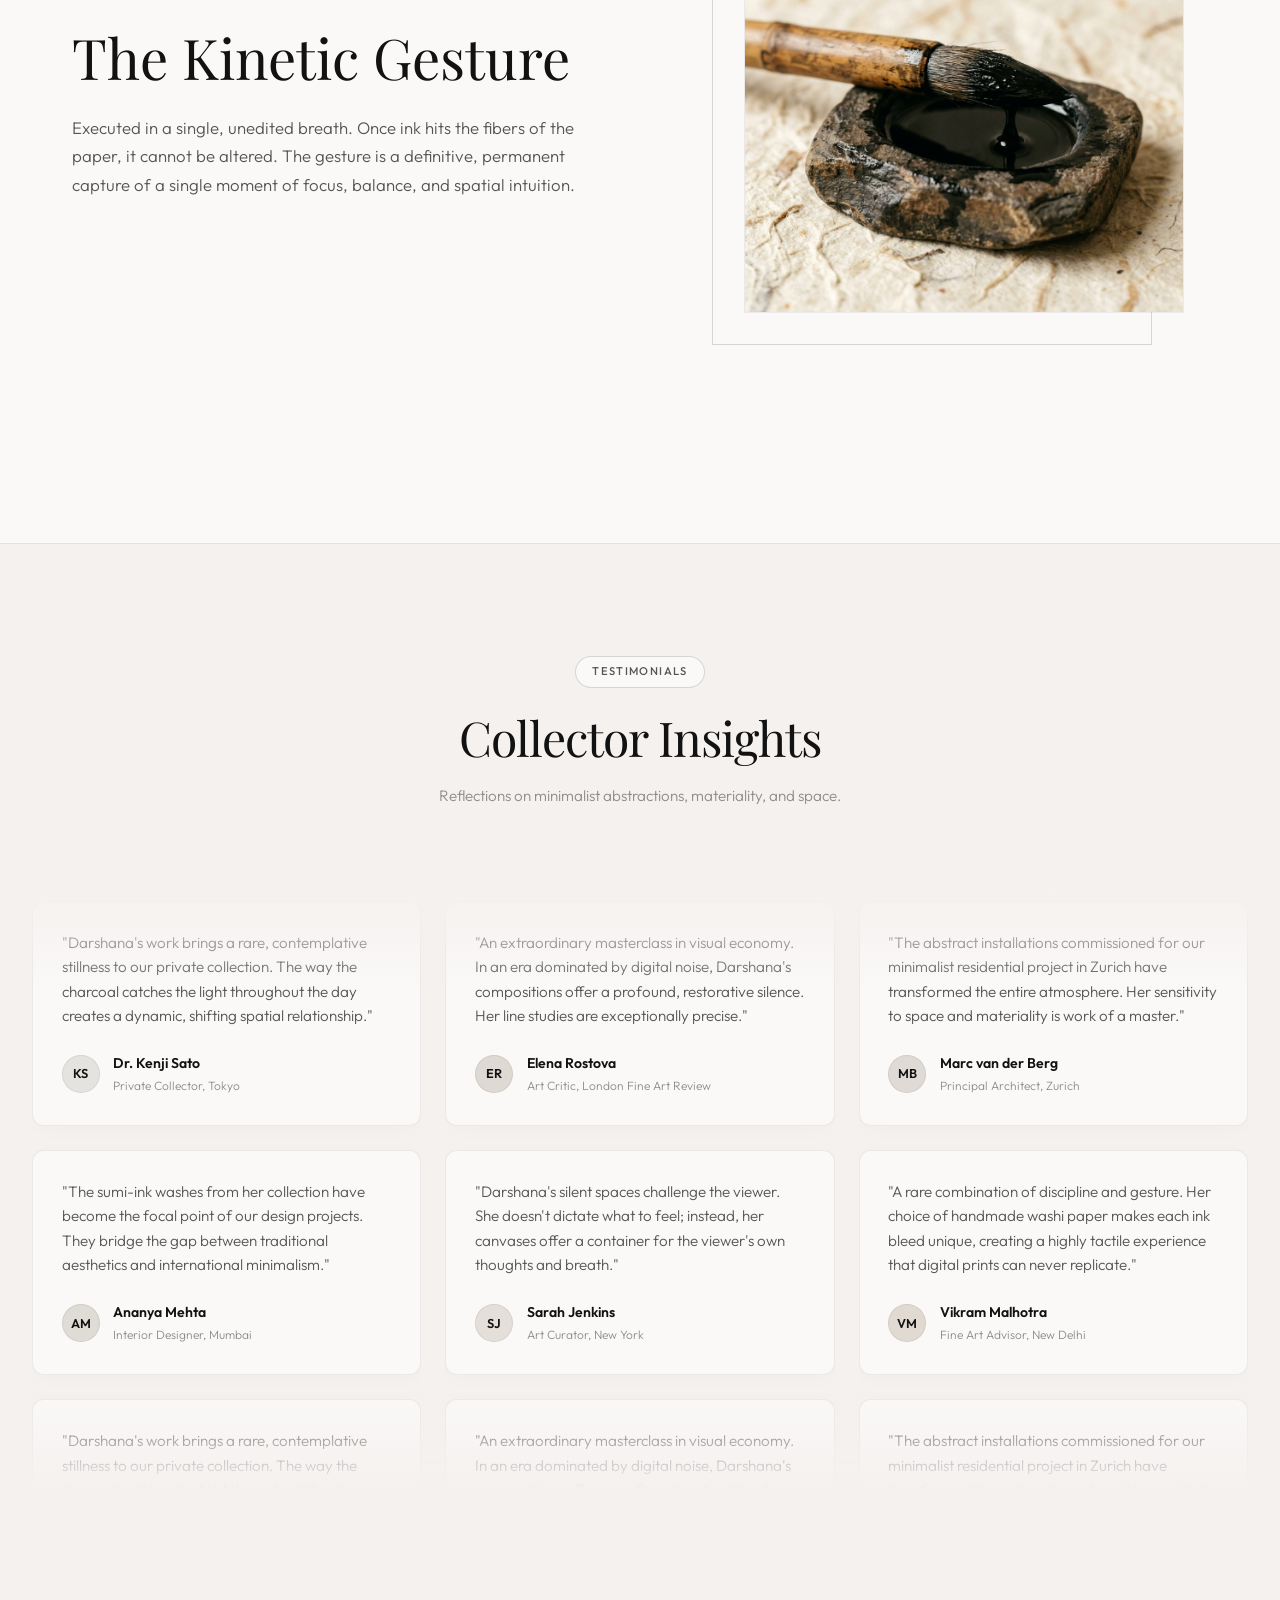
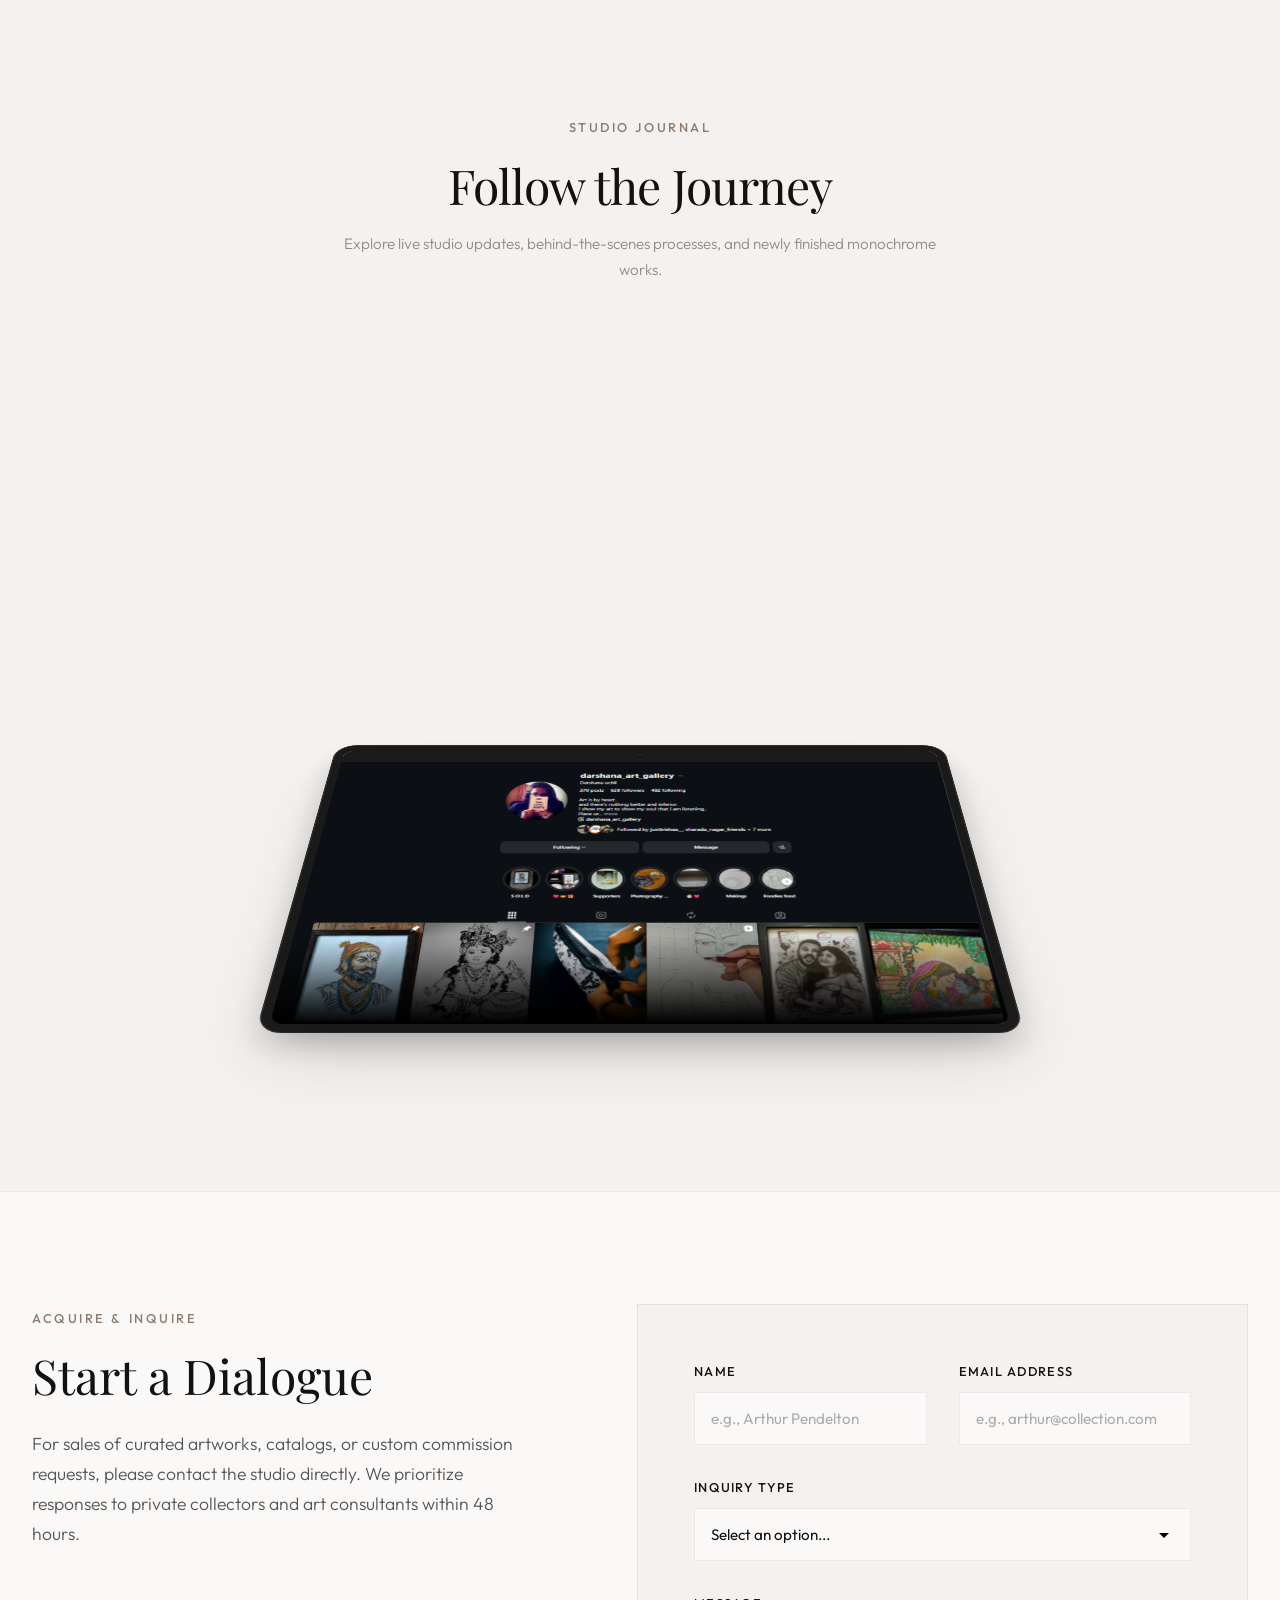
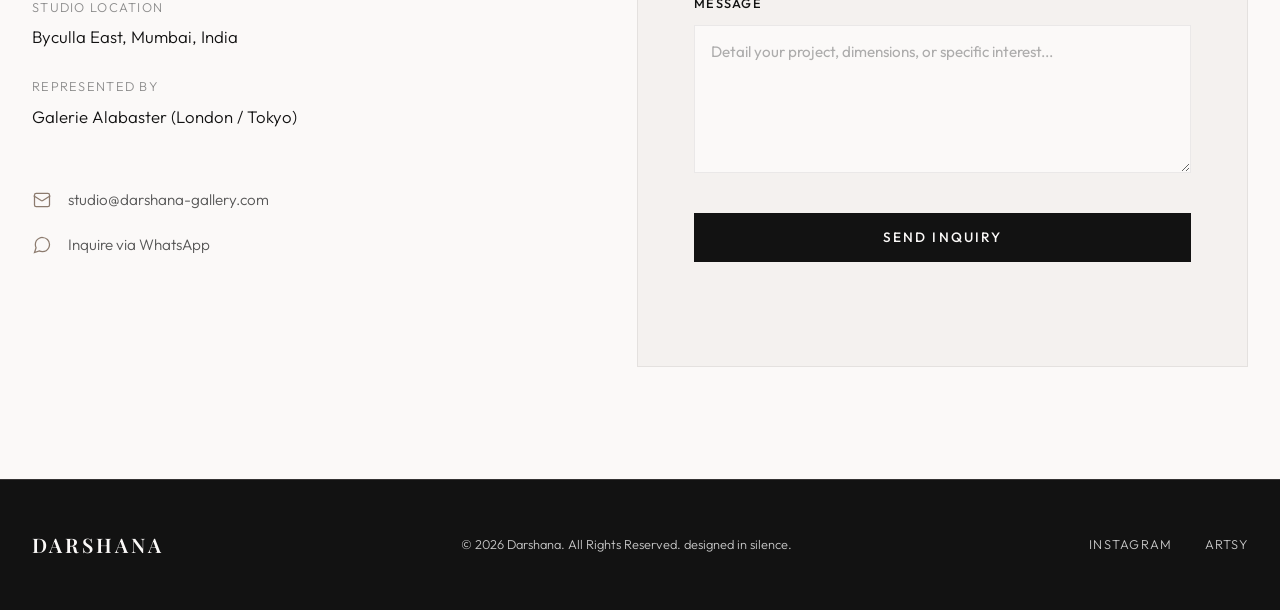
==== commit fb6e0c03: "feat: adjust Instagram mockup to use real screenshot and stand upright on scroll" ====
--- a/index.html
+++ b/index.html
@@ -424,91 +424,17 @@
                         <div class="device-bezel-top">
                             <span class="device-camera"></span>
                         </div>
-                        
-                        <div class="device-screen-content">
-                            <!-- Screen Header / Instagram Profile Details -->
-                            <div class="instagram-profile-header">
-                                <div class="profile-info-top">
-                                    <div class="profile-avatar">
-                                        <img src="assets/artist-portrait.png" alt="Darshana Artist Portrait">
-                                    </div>
-                                    <div class="profile-main-details">
-                                        <div class="profile-username-row">
-                                            <h3 class="profile-username">darshana_art_gallery</h3>
-                                            <span class="verified-badge" title="Verified Account">
-                                                <svg viewBox="0 0 24 24" width="14" height="14" fill="currentColor"><path d="M12 2C6.5 2 2 6.5 2 12s4.5 10 10 10 10-4.5 10-10S17.5 2 12 2zm-2 15l-5-5 1.41-1.41L10 14.17l7.59-7.59L19 8l-9 9z"/></svg>
-                                            </span>
-                                            <div class="profile-action-btns">
-                                                <a href="https://www.instagram.com/darshana_art_gallery/" target="_blank" rel="noopener" class="instagram-btn btn-follow">Follow</a>
-                                                <a href="#contact" class="instagram-btn btn-message">Message</a>
-                                            </div>
-                                        </div>
-                                        <div class="profile-stats">
-                                            <span class="stat-item"><strong>92</strong> posts</span>
-                                            <span class="stat-item"><strong>14.8K</strong> followers</span>
-                                            <span class="stat-item"><strong>240</strong> following</span>
-                                        </div>
-                                        <div class="profile-bio">
-                                            <span class="bio-name">Darshana</span>
-                                            <span class="bio-category">Visual Artist</span>
-                                            <p class="bio-text">Translating silence into form. <br>Sumi-ink washes, charcoal textures & minimalist spatial meditations. <br>Studio in Mumbai, India.</p>
-                                            <a href="mailto:studio@darshana-gallery.com" class="bio-link">studio@darshana-gallery.com</a>
-                                        </div>
-                                    </div>
-                                </div>
-                            </div>
-
-                            <!-- Instagram Post Grid (6 items) -->
-                            <div class="instagram-feed-grid">
-                                <!-- Post 1 -->
-                                <div class="feed-item">
-                                    <img src="assets/hero-artwork.png" alt="Monochrome abstract artwork on canvas">
-                                    <div class="feed-overlay">
-                                        <span class="overlay-stat"><svg width="18" height="18" viewBox="0 0 24 24" fill="currentColor"><path d="M12 21.35l-1.45-1.32C5.4 15.36 2 12.28 2 8.5 2 5.42 4.42 3 7.5 3c1.74 0 3.41.81 4.5 2.09C13.09 3.81 14.76 3 16.5 3 19.58 3 22 5.42 22 8.5c0 3.78-3.4 6.86-8.55 11.54L12 21.35z"/></svg> 1,248</span>
-                                        <span class="overlay-stat"><svg width="18" height="18" viewBox="0 0 24 24" fill="currentColor"><path d="M21 15a2 2 0 0 1-2 2H7l-4 4V5a2 2 0 0 1 2-2h14a2 2 0 0 1 2 2z"/></svg> 42</span>
-                                    </div>
-                                </div>
-                                <!-- Post 2 -->
-                                <div class="feed-item">
-                                    <img src="assets/studio-ink-prep.png" alt="Sumi-ink preparation phase">
-                                    <div class="feed-overlay">
-                                        <span class="overlay-stat"><svg width="18" height="18" viewBox="0 0 24 24" fill="currentColor"><path d="M12 21.35l-1.45-1.32C5.4 15.36 2 12.28 2 8.5 2 5.42 4.42 3 7.5 3c1.74 0 3.41.81 4.5 2.09C13.09 3.81 14.76 3 16.5 3 19.58 3 22 5.42 22 8.5c0 3.78-3.4 6.86-8.55 11.54L12 21.35z"/></svg> 942</span>
-                                        <span class="overlay-stat"><svg width="18" height="18" viewBox="0 0 24 24" fill="currentColor"><path d="M21 15a2 2 0 0 1-2 2H7l-4 4V5a2 2 0 0 1 2-2h14a2 2 0 0 1 2 2z"/></svg> 31</span>
-                                    </div>
-                                </div>
-                                <!-- Post 3 -->
-                                <div class="feed-item">
-                                    <img src="assets/artwork-ink-1.png" alt="Sumi-ink on Washi Quietude I">
-                                    <div class="feed-overlay">
-                                        <span class="overlay-stat"><svg width="18" height="18" viewBox="0 0 24 24" fill="currentColor"><path d="M12 21.35l-1.45-1.32C5.4 15.36 2 12.28 2 8.5 2 5.42 4.42 3 7.5 3c1.74 0 3.41.81 4.5 2.09C13.09 3.81 14.76 3 16.5 3 19.58 3 22 5.42 22 8.5c0 3.78-3.4 6.86-8.55 11.54L12 21.35z"/></svg> 1,510</span>
-                                        <span class="overlay-stat"><svg width="18" height="18" viewBox="0 0 24 24" fill="currentColor"><path d="M21 15a2 2 0 0 1-2 2H7l-4 4V5a2 2 0 0 1 2-2h14a2 2 0 0 1 2 2z"/></svg> 68</span>
-                                    </div>
-                                </div>
-                                <!-- Post 4 -->
-                                <div class="feed-item">
-                                    <img src="assets/studio-washi-select.png" alt="Mulberry fibers paper selection">
-                                    <div class="feed-overlay">
-                                        <span class="overlay-stat"><svg width="18" height="18" viewBox="0 0 24 24" fill="currentColor"><path d="M12 21.35l-1.45-1.32C5.4 15.36 2 12.28 2 8.5 2 5.42 4.42 3 7.5 3c1.74 0 3.41.81 4.5 2.09C13.09 3.81 14.76 3 16.5 3 19.58 3 22 5.42 22 8.5c0 3.78-3.4 6.86-8.55 11.54L12 21.35z"/></svg> 834</span>
-                                        <span class="overlay-stat"><svg width="18" height="18" viewBox="0 0 24 24" fill="currentColor"><path d="M21 15a2 2 0 0 1-2 2H7l-4 4V5a2 2 0 0 1 2-2h14a2 2 0 0 1 2 2z"/></svg> 19</span>
-                                    </div>
-                                </div>
-                                <!-- Post 5 -->
-                                <div class="feed-item">
-                                    <img src="assets/artwork-charcoal-1.png" alt="Resonance IV charcoal artwork">
-                                    <div class="feed-overlay">
-                                        <span class="overlay-stat"><svg width="18" height="18" viewBox="0 0 24 24" fill="currentColor"><path d="M12 21.35l-1.45-1.32C5.4 15.36 2 12.28 2 8.5 2 5.42 4.42 3 7.5 3c1.74 0 3.41.81 4.5 2.09C13.09 3.81 14.76 3 16.5 3 19.58 3 22 5.42 22 8.5c0 3.78-3.4 6.86-8.55 11.54L12 21.35z"/></svg> 1,120</span>
-                                        <span class="overlay-stat"><svg width="18" height="18" viewBox="0 0 24 24" fill="currentColor"><path d="M21 15a2 2 0 0 1-2 2H7l-4 4V5a2 2 0 0 1 2-2h14a2 2 0 0 1 2 2z"/></svg> 29</span>
-                                    </div>
-                                </div>
-                                <!-- Post 6 -->
-                                <div class="feed-item">
-                                    <img src="assets/studio-process.png" alt="Calligraphy brush on studio desk">
-                                    <div class="feed-overlay">
-                                        <span class="overlay-stat"><svg width="18" height="18" viewBox="0 0 24 24" fill="currentColor"><path d="M12 21.35l-1.45-1.32C5.4 15.36 2 12.28 2 8.5 2 5.42 4.42 3 7.5 3c1.74 0 3.41.81 4.5 2.09C13.09 3.81 14.76 3 16.5 3 19.58 3 22 5.42 22 8.5c0 3.78-3.4 6.86-8.55 11.54L12 21.35z"/></svg> 1,029</span>
-                                        <span class="overlay-stat"><svg width="18" height="18" viewBox="0 0 24 24" fill="currentColor"><path d="M21 15a2 2 0 0 1-2 2H7l-4 4V5a2 2 0 0 1 2-2h14a2 2 0 0 1 2 2z"/></svg> 35</span>
-                                    </div>
-                                </div>
-                            </div>
+                                          <div class="device-screen-content">
+                            <!-- Clickable link to the real Instagram profile -->
+                            <a href="https://www.instagram.com/darshana_art_gallery/" target="_blank" rel="noopener" class="instagram-screen-link" aria-label="Visit Darshana Art Gallery on Instagram">
+                                <img src="assets/instagram-feed.png" alt="Instagram Profile of darshana_art_gallery" class="instagram-screenshot-img">
+                                <div class="instagram-screen-hover-overlay">
+                                    <div class="instagram-hover-content">
+                                        <svg width="32" height="32" viewBox="0 0 24 24" fill="none" stroke="currentColor" stroke-width="1.5" stroke-linecap="round" stroke-linejoin="round"><rect x="2" y="2" width="20" height="20" rx="5" ry="5"/><path d="M16 11.37A4 4 0 1 1 12.63 8 4 4 0 0 1 16 11.37z"/><line x1="17.5" y1="6.5" x2="17.51" y2="6.5"/></svg>
+                                        <span>Open Instagram Profile</span>
+                                    </div>
+                                </div>
+                            </a>
                         </div>
                     </div>
                 </div>
--- a/style.css
+++ b/style.css
@@ -1346,7 +1346,8 @@
 }
 
 .instagram-device-container {
-    transform: rotateX(16deg) scale(0.9);
+    transform: rotateX(55deg) scale(0.82) translateY(80px);
+    transform-origin: bottom center;
     transform-style: preserve-3d;
     background-color: #ffffff;
     border: 12px solid #1a1a1a;
@@ -1380,212 +1381,91 @@
 }
 
 .device-screen-content {
-    background-color: #ffffff;
-    padding: 3rem 4rem;
-    box-sizing: border-box;
-}
-
-/* Instagram Header */
-.instagram-profile-header {
-    margin-bottom: 3rem;
-}
-
-.profile-info-top {
-    display: flex;
-    gap: 3.5rem;
-    align-items: flex-start;
-}
-
-.profile-avatar {
-    width: 110px;
-    height: 110px;
-    border-radius: 50%;
+    background-color: #000000;
+    padding: 0;
+    position: relative;
+    height: 520px; /* fixed height for mock preview */
     overflow: hidden;
-    border: 1px solid var(--border-light);
-    flex-shrink: 0;
-}
-
-.profile-avatar img {
+    display: block;
+}
+
+.instagram-screen-link {
+    display: block;
     width: 100%;
     height: 100%;
-    object-fit: cover;
-}
-
-.profile-main-details {
-    flex-grow: 1;
-}
-
-.profile-username-row {
-    display: flex;
-    align-items: center;
-    gap: 1rem;
-    margin-bottom: 1.2rem;
-    flex-wrap: wrap;
-}
-
-.profile-username {
-    font-family: var(--font-sans);
-    font-size: 1.3rem;
-    font-weight: 300;
-    color: #262626;
-    letter-spacing: -0.01em;
-}
-
-.verified-badge {
-    color: #0095f6;
-    display: inline-flex;
-    align-items: center;
-}
-
-.profile-action-btns {
-    display: flex;
-    gap: 0.5rem;
-}
-
-.instagram-btn {
-    display: inline-flex;
-    align-items: center;
-    justify-content: center;
-    padding: 0.45rem 1.4rem;
-    font-family: var(--font-sans);
-    font-size: 0.8rem;
-    font-weight: 500;
-    border-radius: 8px;
-    cursor: pointer;
-    transition: var(--transition-quick);
-    text-decoration: none;
-}
-
-.btn-follow {
-    background-color: #0095f6;
-    color: #ffffff;
-    border: none;
-}
-
-.btn-follow:hover {
-    background-color: #1877f2;
-}
-
-.btn-message {
-    background-color: #efefef;
-    color: #262626;
-    border: none;
-}
-
-.btn-message:hover {
-    background-color: #dbdbdb;
-}
-
-.profile-stats {
-    display: flex;
-    gap: 2.5rem;
-    margin-bottom: 1.5rem;
-    font-family: var(--font-sans);
-    font-size: 0.95rem;
-    color: #262626;
-}
-
-.stat-item strong {
-    font-weight: 600;
-}
-
-.profile-bio {
-    font-family: var(--font-sans);
-    font-size: 0.9rem;
-    line-height: 1.5;
-    color: #262626;
-    text-align: left;
-}
-
-.bio-name {
+    position: relative;
+}
+
+.instagram-screenshot-img {
+    width: 100%;
+    height: auto;
     display: block;
-    font-weight: 600;
-    margin-bottom: 0.1rem;
-}
-
-.bio-category {
-    display: block;
-    color: var(--text-muted);
-    font-size: 0.85rem;
-    margin-bottom: 0.6rem;
-}
-
-.bio-text {
-    margin-bottom: 0.6rem;
-    color: #555;
-}
-
-.bio-link {
-    color: #00376b;
-    font-weight: 500;
-    text-decoration: none;
-}
-
-.bio-link:hover {
-    text-decoration: underline;
-}
-
-/* Feed Grid */
-.instagram-feed-grid {
-    display: grid;
-    grid-template-columns: repeat(3, 1fr);
-    gap: 1.5rem;
-    border-top: 1px solid #efefef;
-    padding-top: 2rem;
-}
-
-.feed-item {
-    aspect-ratio: 1 / 1;
-    position: relative;
-    overflow: hidden;
-    background-color: #fafafa;
-    border: 1px solid rgba(0, 0, 0, 0.03);
-}
-
-.feed-item img {
-    width: 100%;
-    height: 100%;
-    object-fit: cover;
-    transition: transform var(--transition-slow);
-}
-
-.feed-item:hover img {
-    transform: scale(1.05);
-}
-
-.feed-overlay {
+}
+
+/* Gradient Fade overlay at the bottom */
+.instagram-screen-link::after {
+    content: '';
+    position: absolute;
+    bottom: 0;
+    left: 0;
+    width: 100%;
+    height: 150px;
+    background: linear-gradient(to top, #000000 0%, rgba(0, 0, 0, 0.8) 20%, transparent 100%);
+    pointer-events: none;
+    z-index: 5;
+    transition: opacity var(--transition-quick);
+}
+
+.instagram-screen-hover-overlay {
     position: absolute;
     top: 0;
     left: 0;
     width: 100%;
     height: 100%;
-    background-color: rgba(0, 0, 0, 0.4);
+    background-color: rgba(0, 0, 0, 0.45);
     display: flex;
     justify-content: center;
     align-items: center;
-    gap: 2rem;
     opacity: 0;
+    z-index: 10;
     transition: opacity var(--transition-quick);
     color: #ffffff;
-    pointer-events: none;
-}
-
-.feed-item:hover .feed-overlay {
+}
+
+.instagram-screen-link:hover .instagram-screen-hover-overlay {
     opacity: 1;
-    pointer-events: auto;
-}
-
-.overlay-stat {
-    display: flex;
+}
+
+.instagram-hover-content {
+    display: flex;
+    flex-direction: column;
     align-items: center;
-    gap: 0.4rem;
-    font-family: var(--font-sans);
-    font-size: 1rem;
-    font-weight: 600;
-}
-
-.overlay-stat svg {
-    filter: drop-shadow(0 1px 2px rgba(0,0,0,0.3));
+    gap: 0.8rem;
+    transform: translateY(10px);
+    transition: transform var(--transition-quick);
+}
+
+.instagram-screen-link:hover .instagram-hover-content {
+    transform: translateY(0);
+}
+
+.instagram-hover-content svg {
+    color: #ffffff;
+    filter: drop-shadow(0 2px 5px rgba(0,0,0,0.3));
+}
+
+.instagram-hover-content span {
+    font-family: var(--font-sans);
+    font-size: 0.85rem;
+    font-weight: 500;
+    letter-spacing: 0.1em;
+    text-transform: uppercase;
+    color: #ffffff;
+    border: 1px solid rgba(255, 255, 255, 0.3);
+    background-color: rgba(255, 255, 255, 0.1);
+    backdrop-filter: blur(5px);
+    padding: 0.6rem 1.4rem;
+    border-radius: 40px;
 }
 
 /* Contact Section */
@@ -2353,37 +2233,12 @@
         height: 20px;
     }
     .device-screen-content {
-        padding: 1.5rem 1rem;
-    }
-    .profile-info-top {
-        flex-direction: column;
-        align-items: center;
-        gap: 1.5rem;
-        text-align: center;
-    }
-    .profile-avatar {
-        width: 80px;
-        height: 80px;
-    }
-    .profile-username-row {
-        justify-content: center;
-    }
-    .profile-stats {
-        justify-content: center;
-        gap: 1.5rem;
-        font-size: 0.85rem;
-    }
-    .profile-bio {
-        text-align: center;
-    }
-    .instagram-feed-grid {
-        gap: 0.5rem;
-        padding-top: 1.5rem;
-        grid-template-columns: repeat(3, 1fr);
-    }
-    .overlay-stat {
-        font-size: 0.85rem;
-        gap: 0.2rem;
+        height: 380px; /* shorter screen height on mobile */
+        padding: 0;
+    }
+    .instagram-hover-content span {
+        font-size: 0.75rem;
+        padding: 0.5rem 1.1rem;
     }
     
     /* Contact */
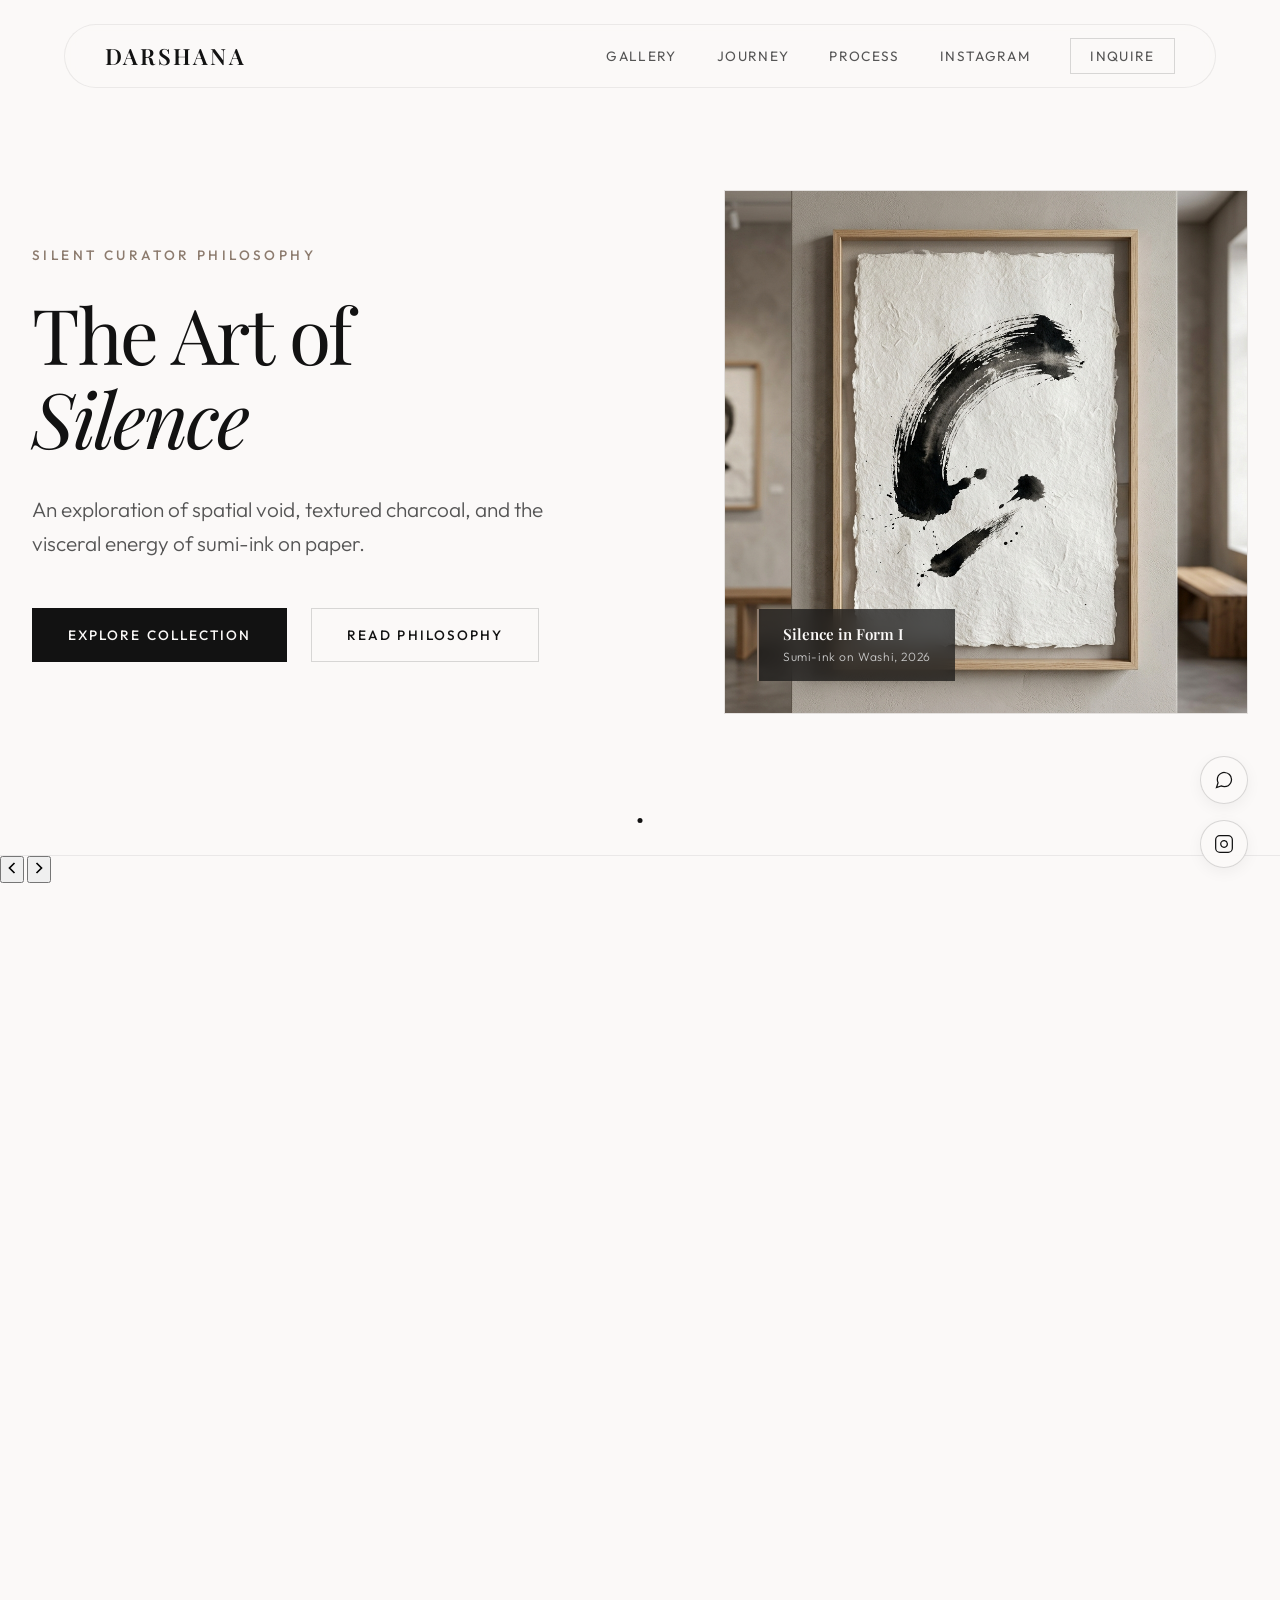
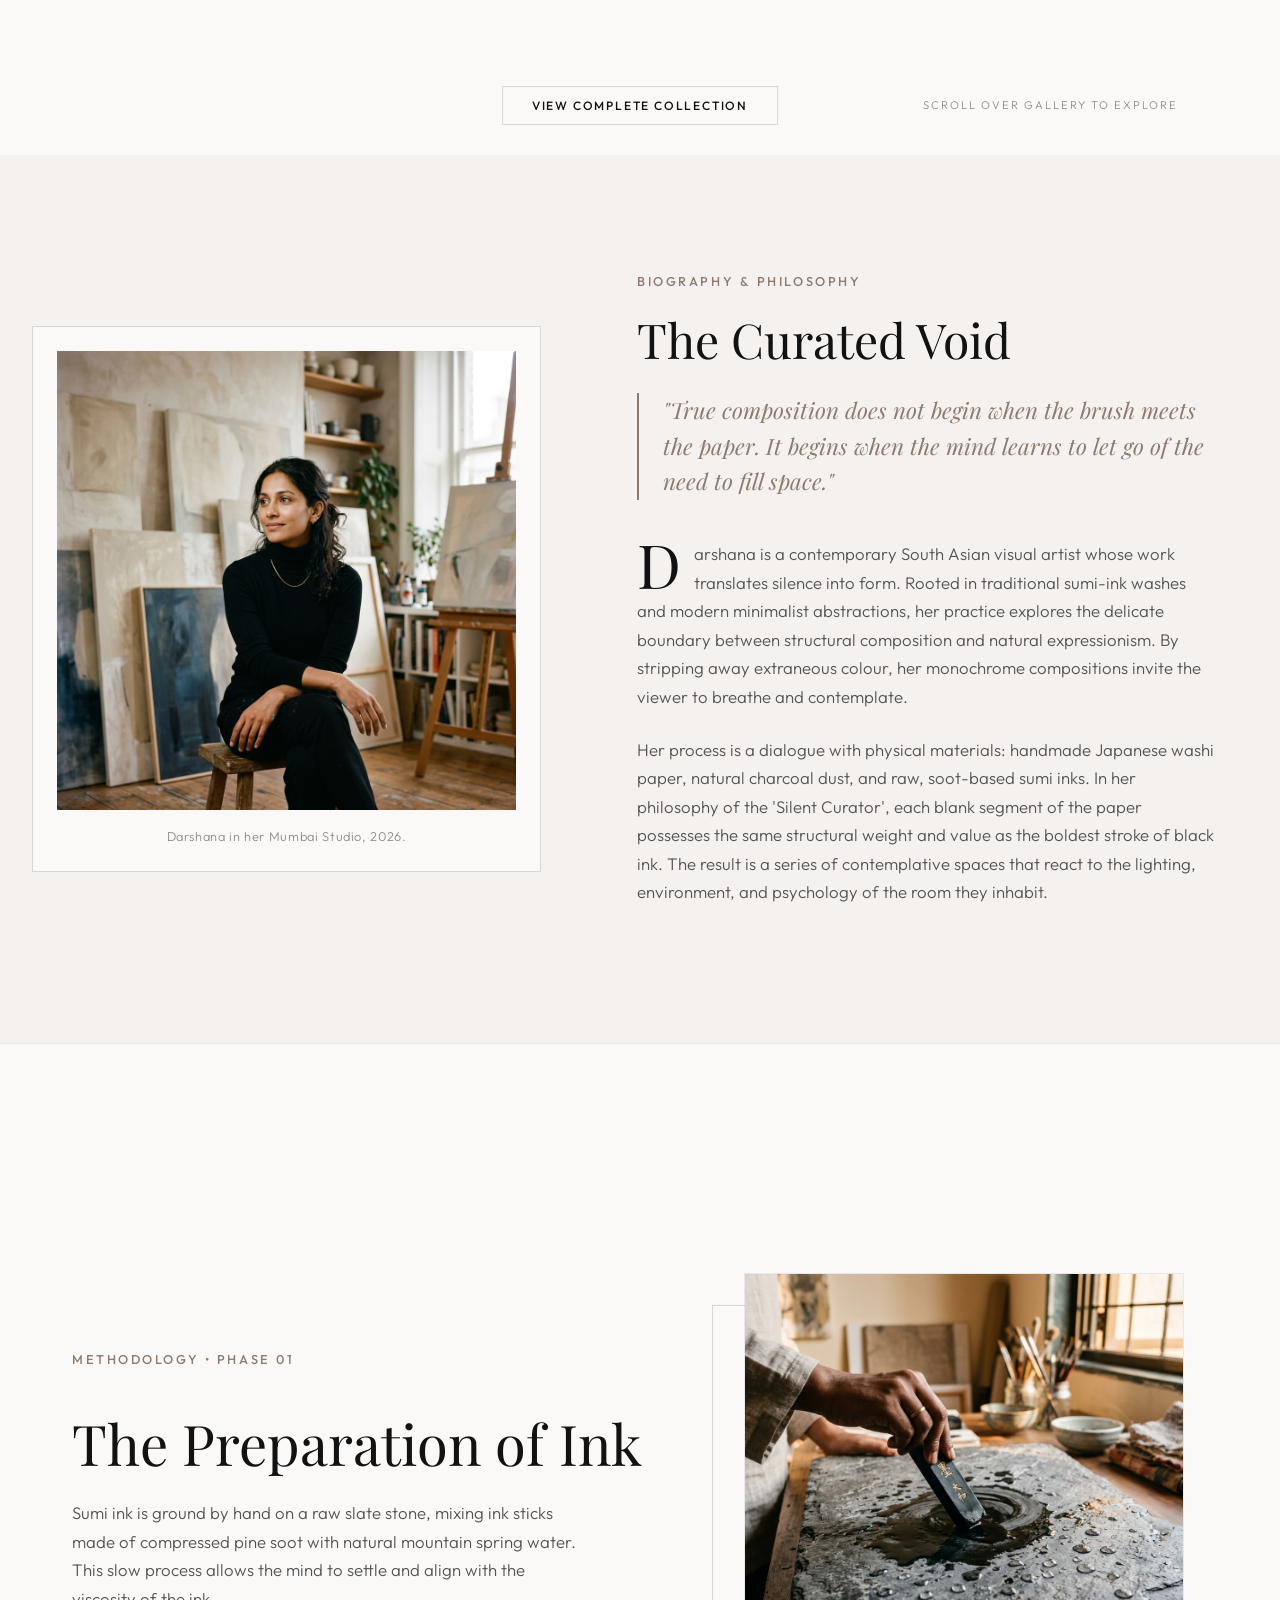
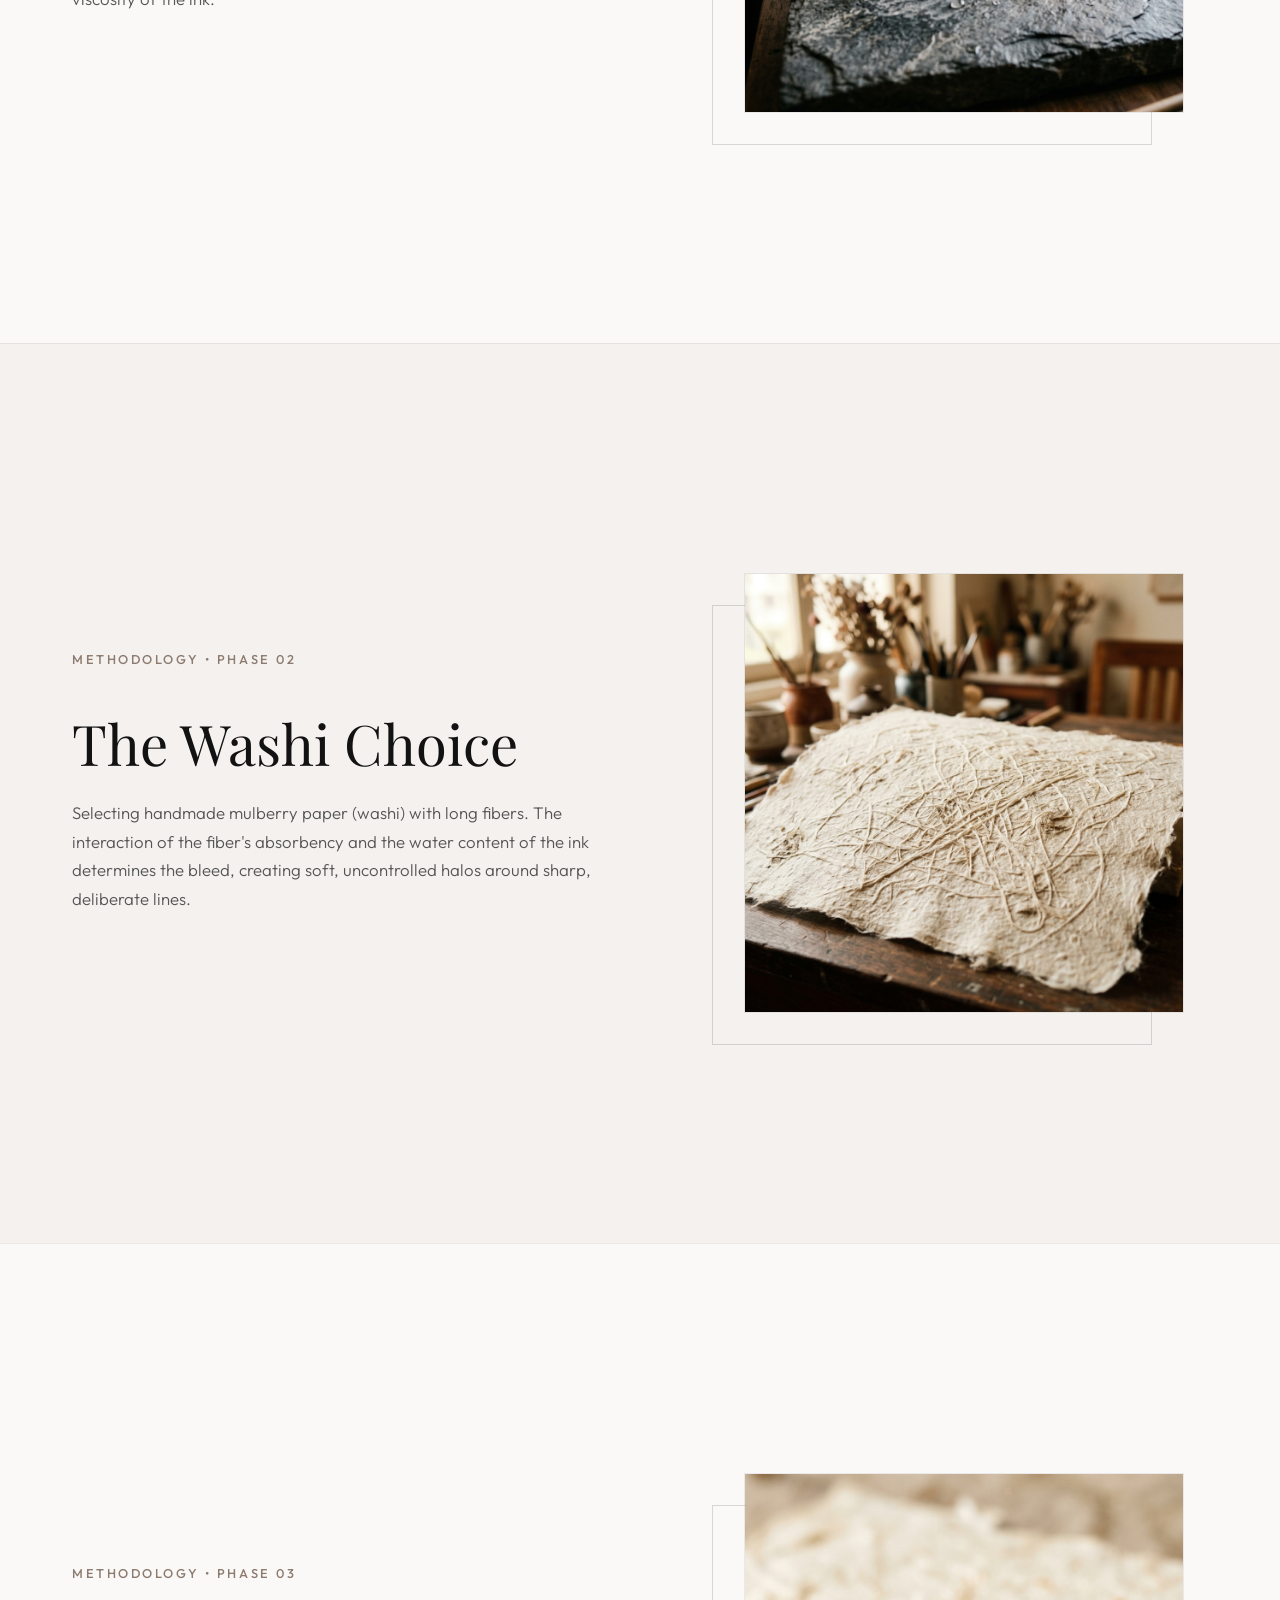
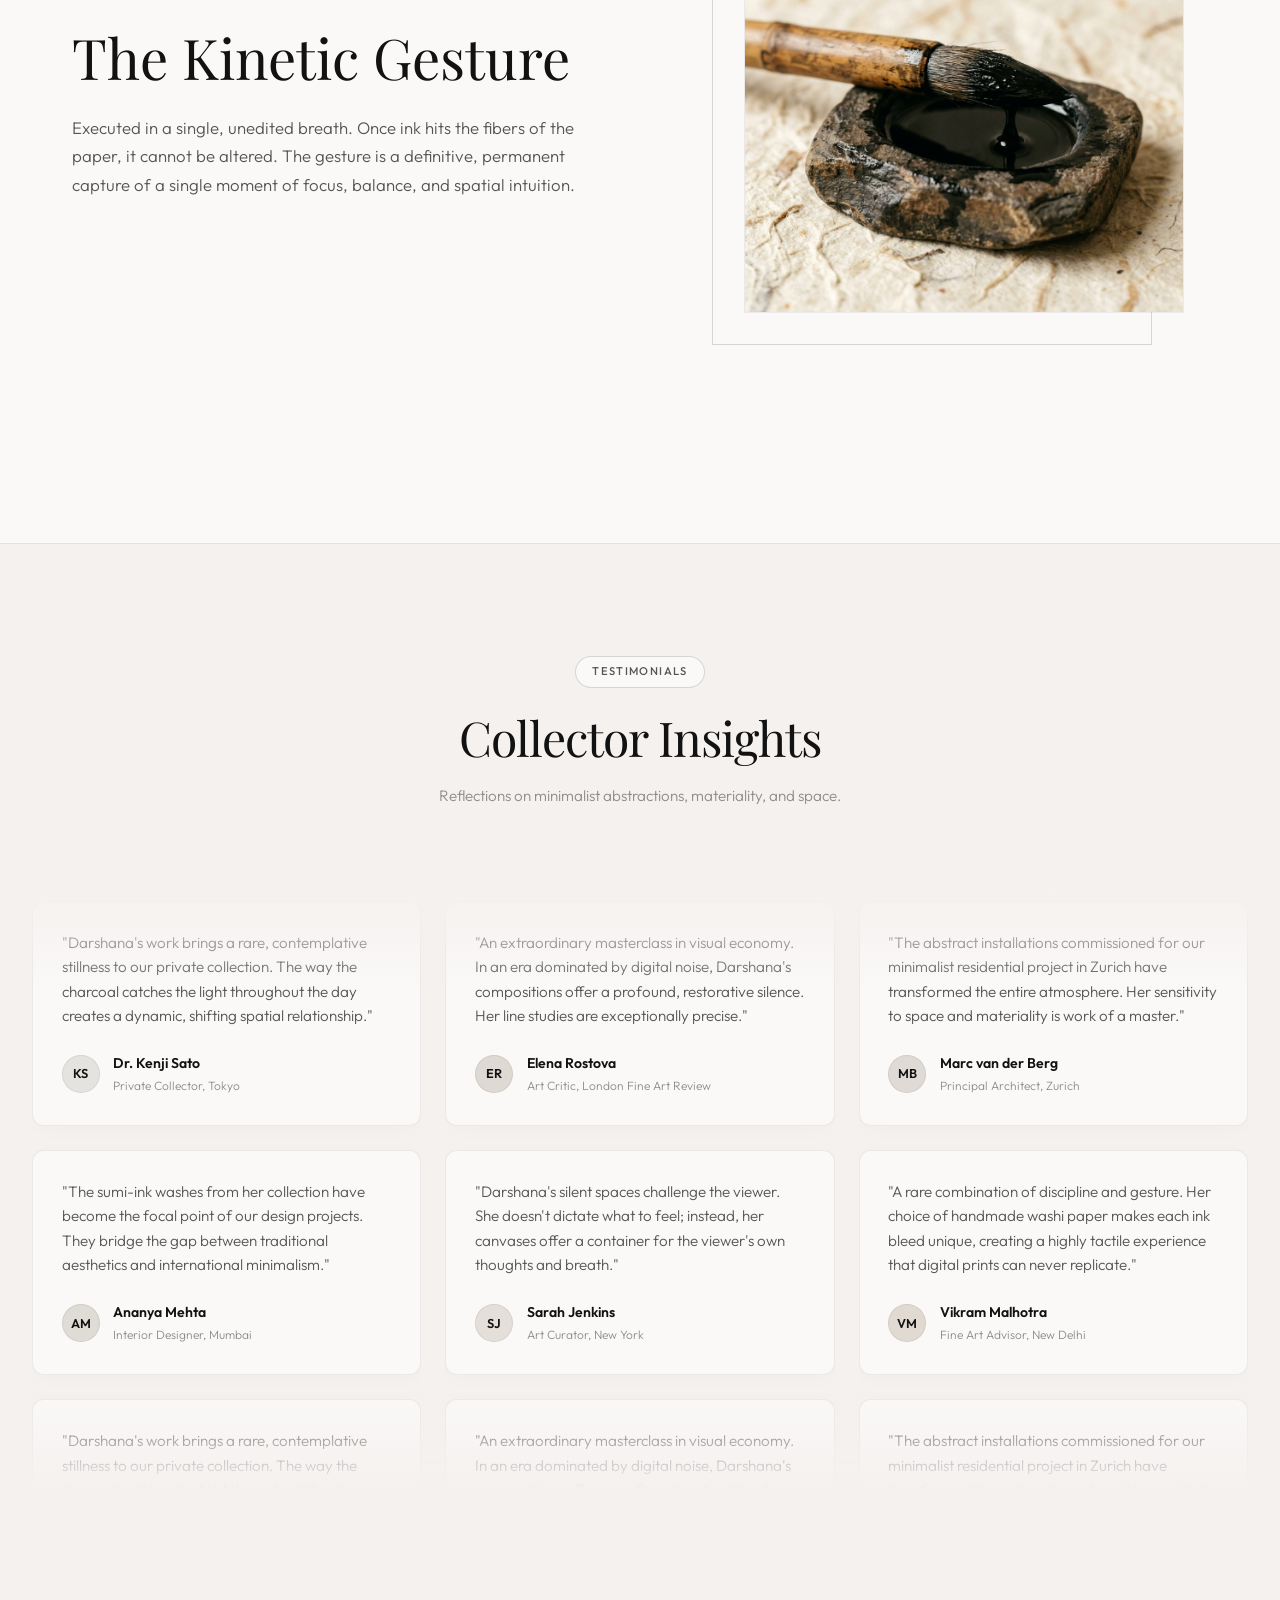
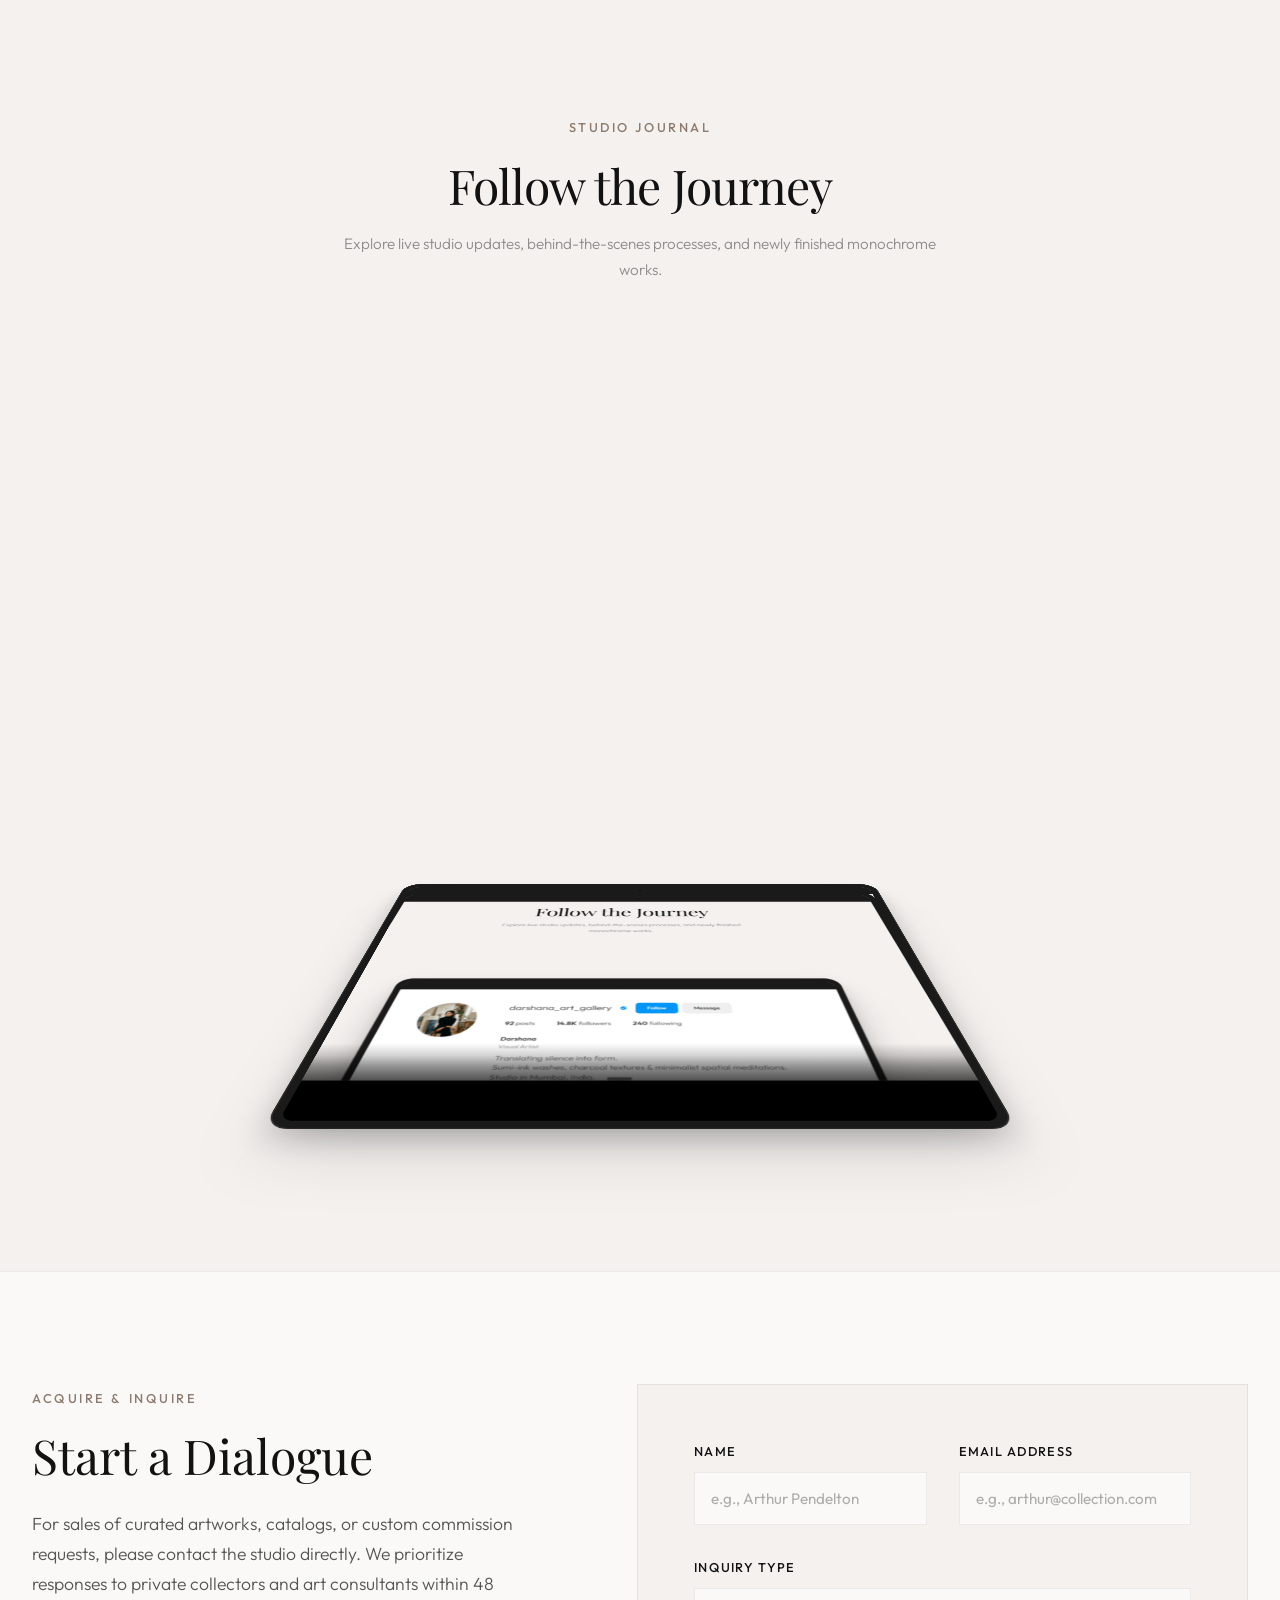
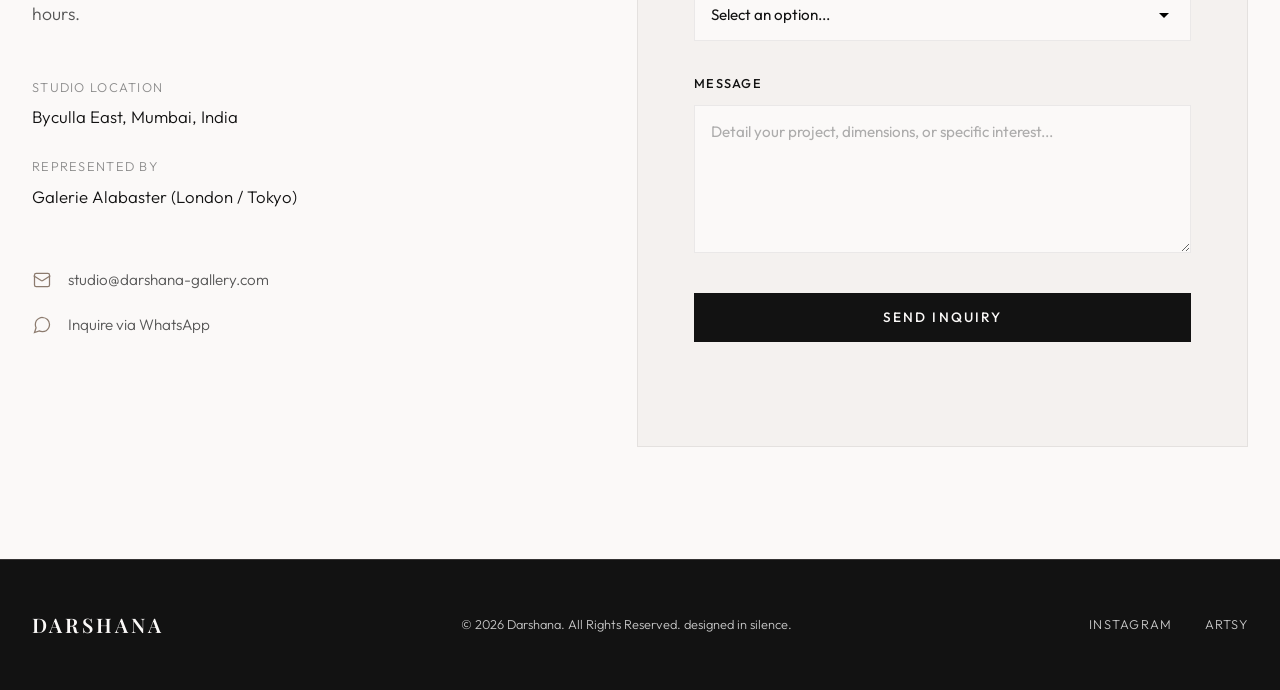
==== commit e6b72d50: "feat: rename Instagram screenshot to bypass browser caching" ====
--- a/index.html
+++ b/index.html
@@ -427,7 +427,7 @@
                                           <div class="device-screen-content">
                             <!-- Clickable link to the real Instagram profile -->
                             <a href="https://www.instagram.com/darshana_art_gallery/" target="_blank" rel="noopener" class="instagram-screen-link" aria-label="Visit Darshana Art Gallery on Instagram">
-                                <img src="assets/instagram-feed.png" alt="Instagram Profile of darshana_art_gallery" class="instagram-screenshot-img">
+                                <img src="assets/instagram-feed-v2.png" alt="Instagram Profile of darshana_art_gallery" class="instagram-screenshot-img">
                                 <div class="instagram-screen-hover-overlay">
                                     <div class="instagram-hover-content">
                                         <svg width="32" height="32" viewBox="0 0 24 24" fill="none" stroke="currentColor" stroke-width="1.5" stroke-linecap="round" stroke-linejoin="round"><rect x="2" y="2" width="20" height="20" rx="5" ry="5"/><path d="M16 11.37A4 4 0 1 1 12.63 8 4 4 0 0 1 16 11.37z"/><line x1="17.5" y1="6.5" x2="17.51" y2="6.5"/></svg>
--- a/style.css
+++ b/style.css
@@ -1337,7 +1337,7 @@
 }
 
 .instagram-scroll-wrapper {
-    perspective: 1500px;
+    perspective: 850px;
     transform-style: preserve-3d;
     width: 100%;
     display: flex;
@@ -1346,7 +1346,7 @@
 }
 
 .instagram-device-container {
-    transform: rotateX(55deg) scale(0.82) translateY(80px);
+    transform: rotateX(72deg) scale(0.75) translateY(120px);
     transform-origin: bottom center;
     transform-style: preserve-3d;
     background-color: #ffffff;
@@ -1384,7 +1384,7 @@
     background-color: #000000;
     padding: 0;
     position: relative;
-    height: 520px; /* fixed height for mock preview */
+    height: 600px; /* fixed height for mock preview */
     overflow: hidden;
     display: block;
 }
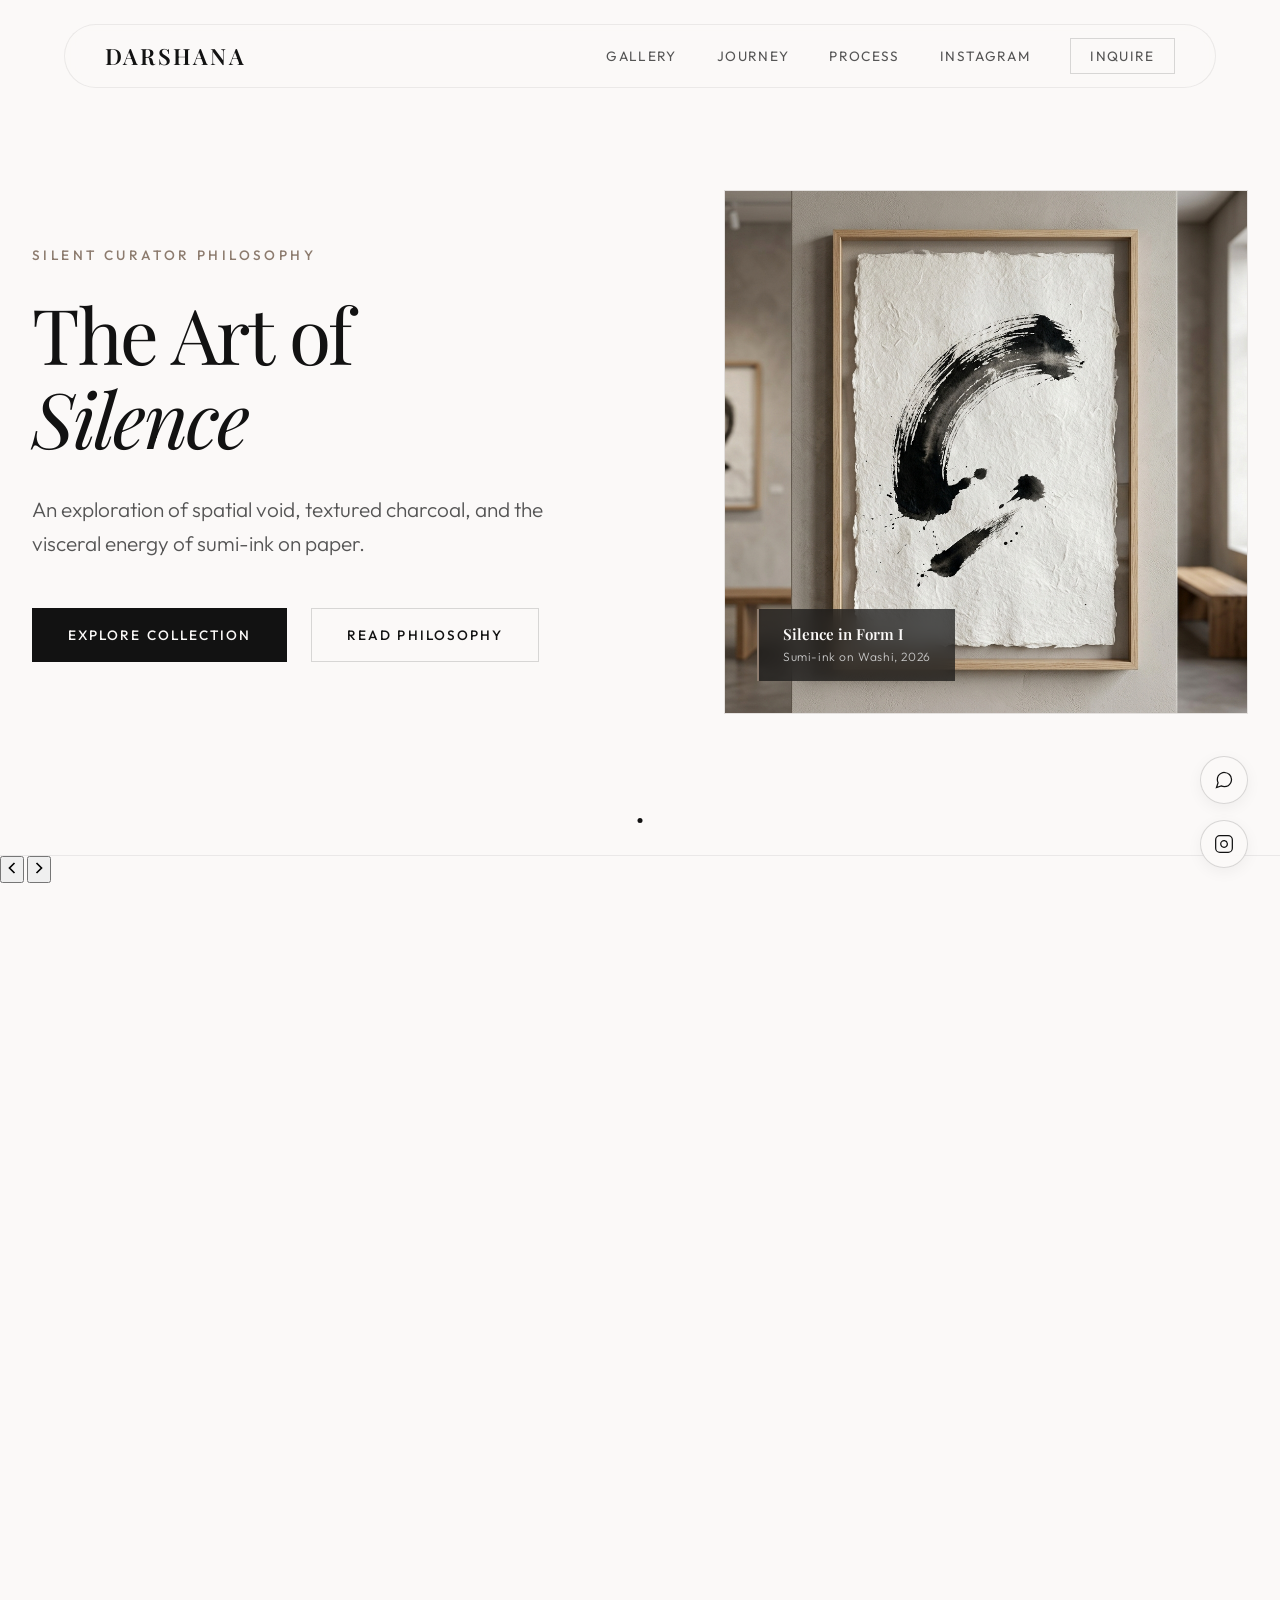
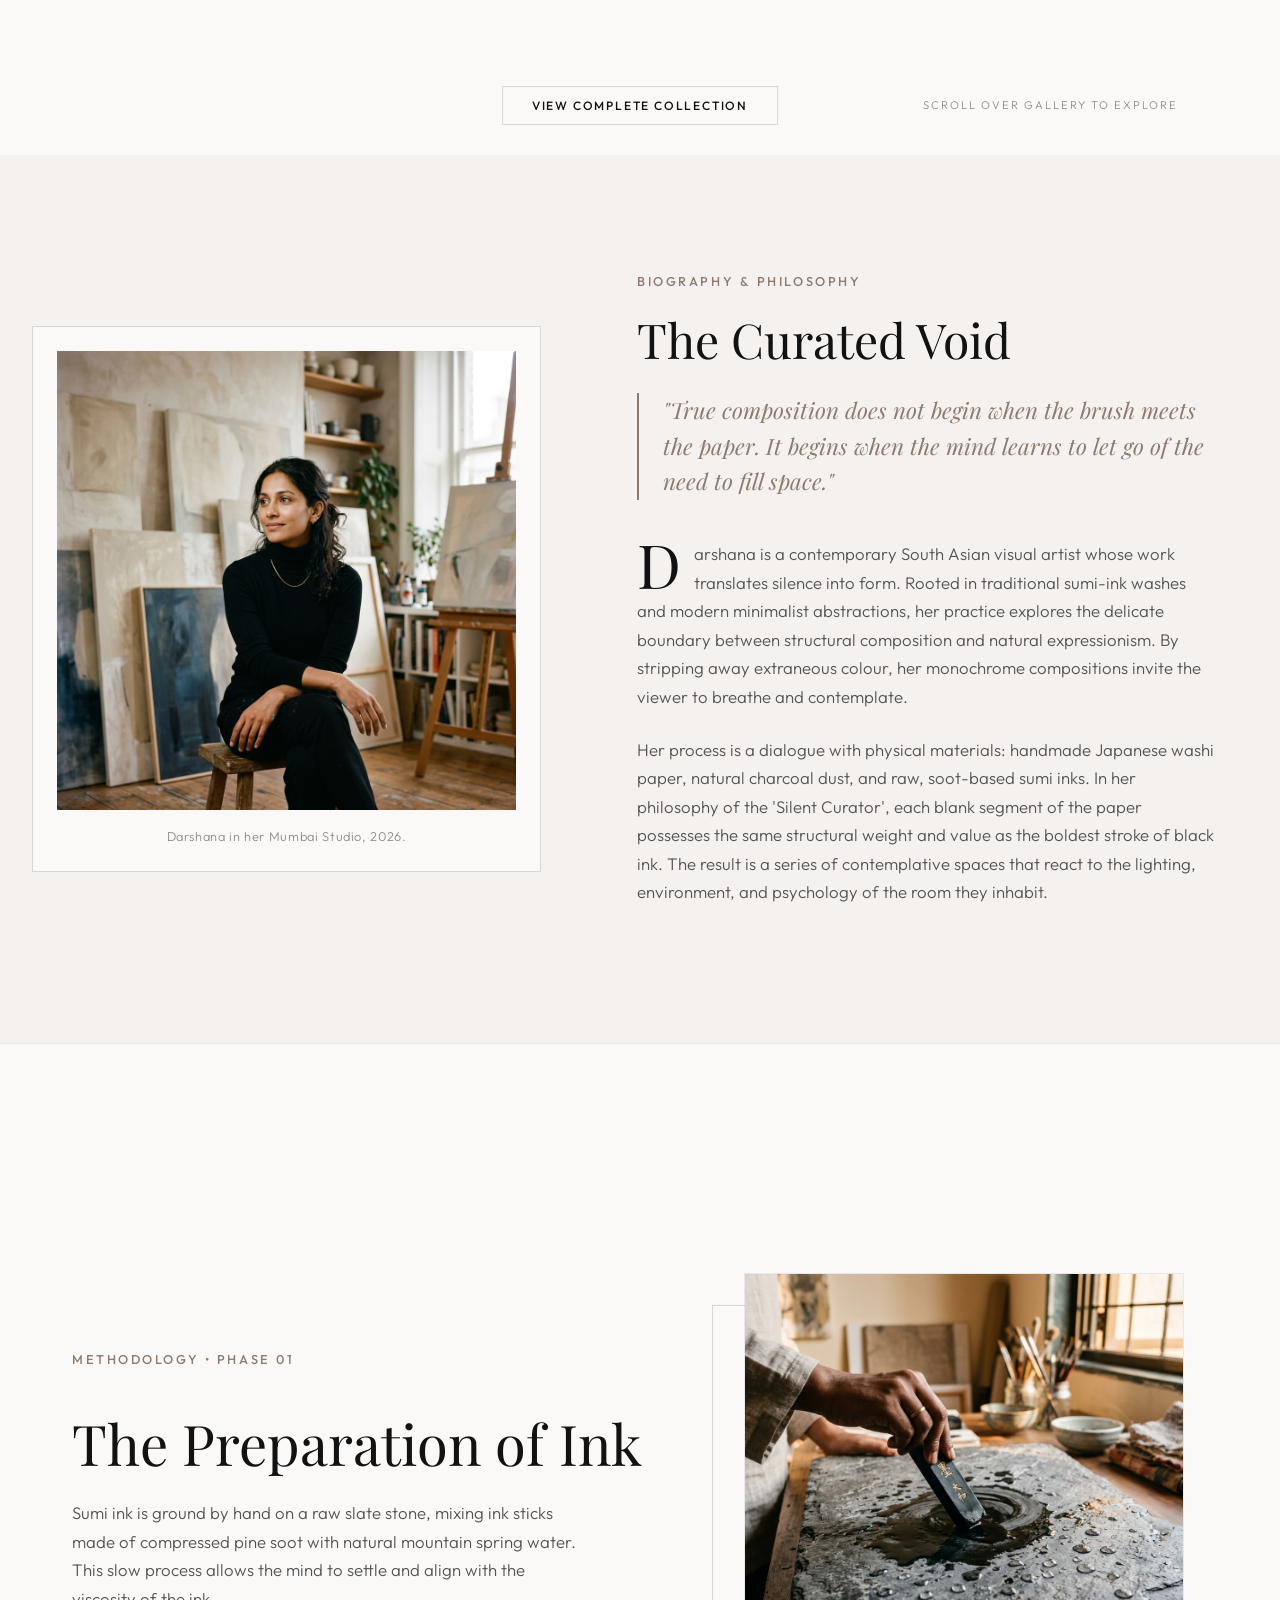
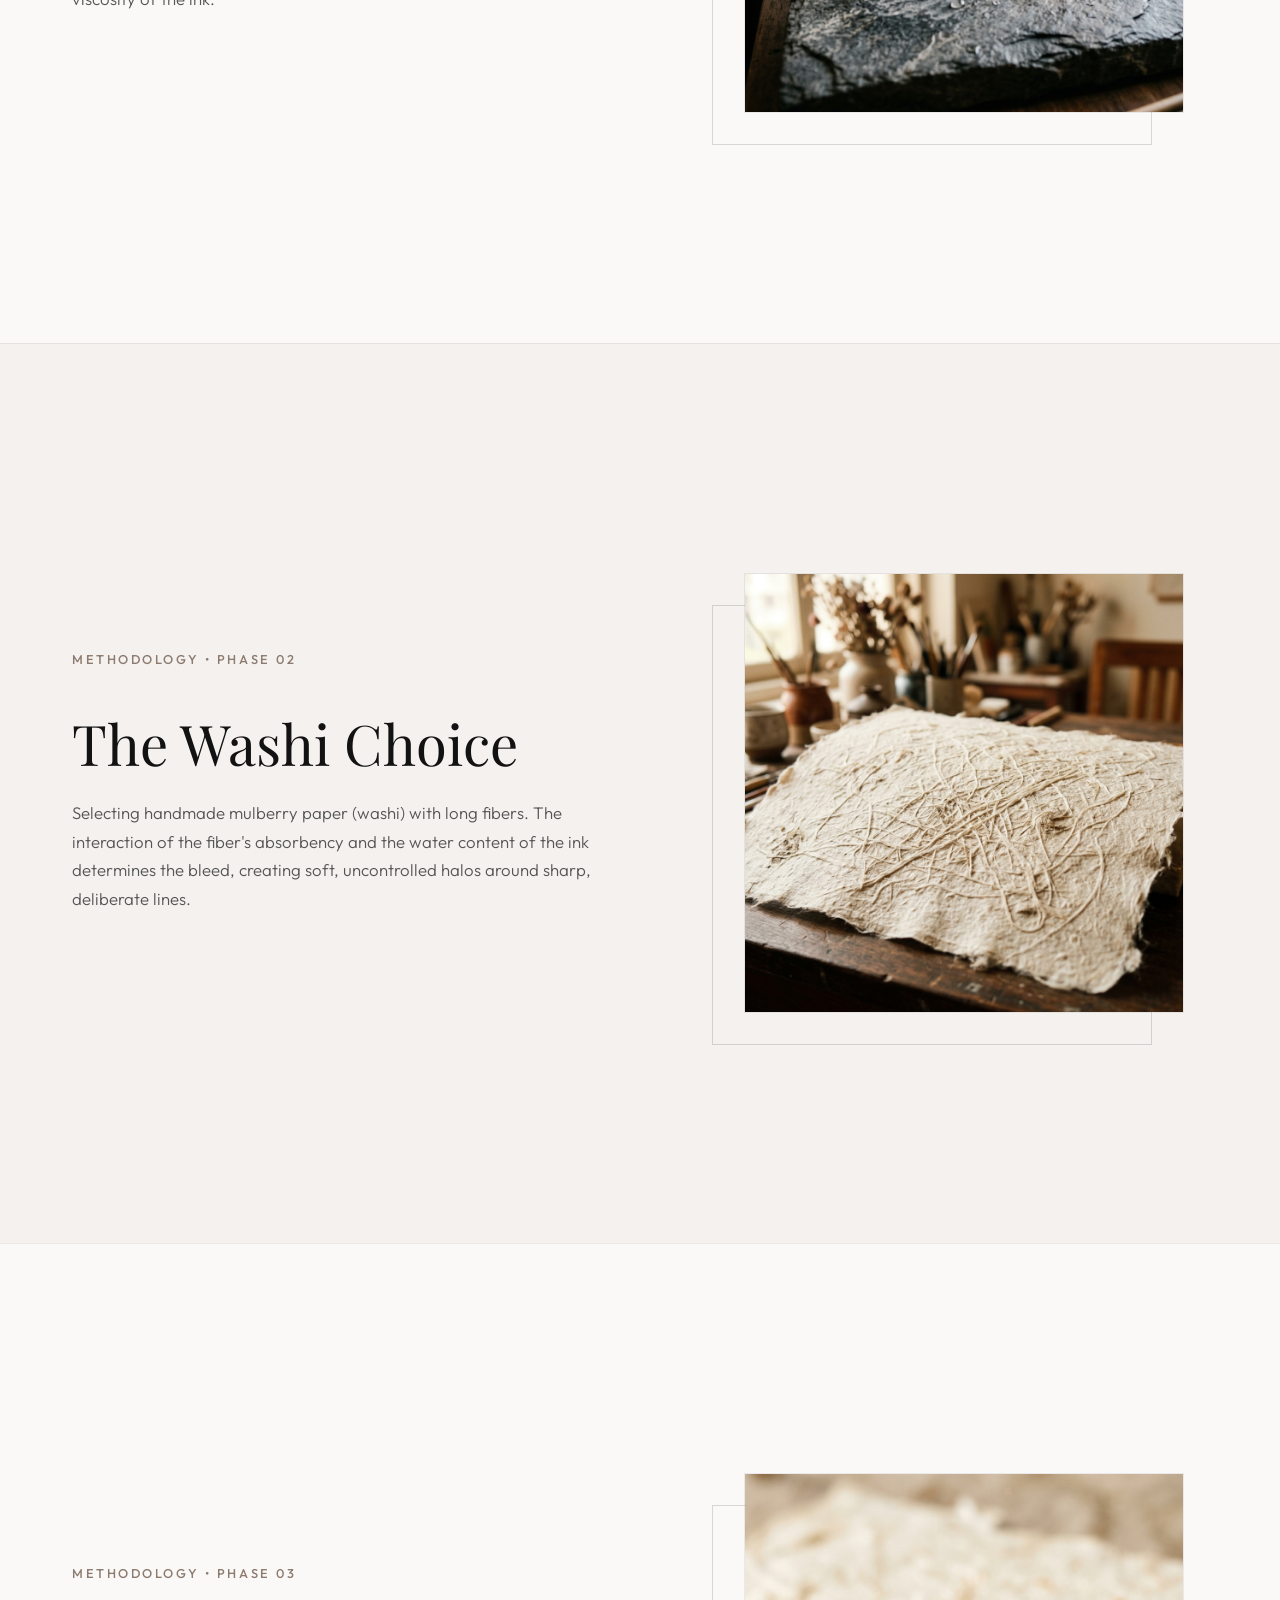
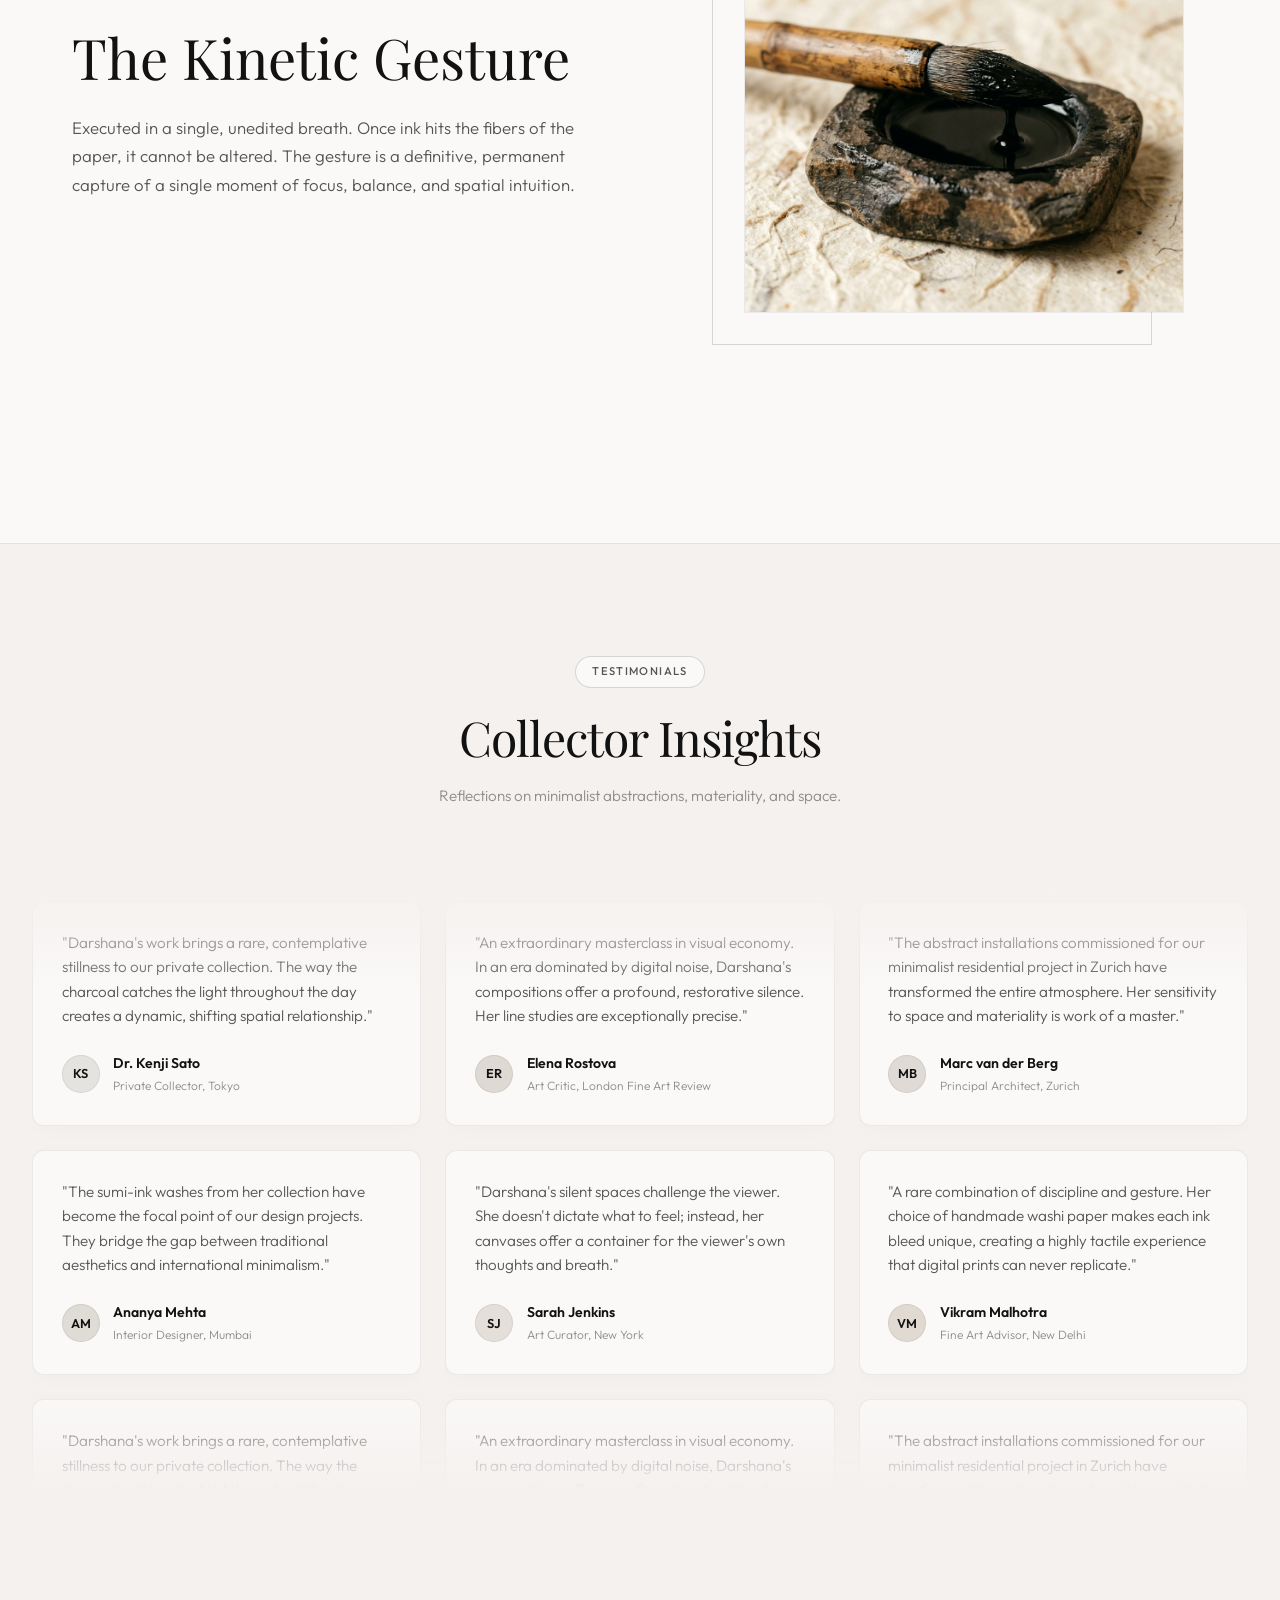
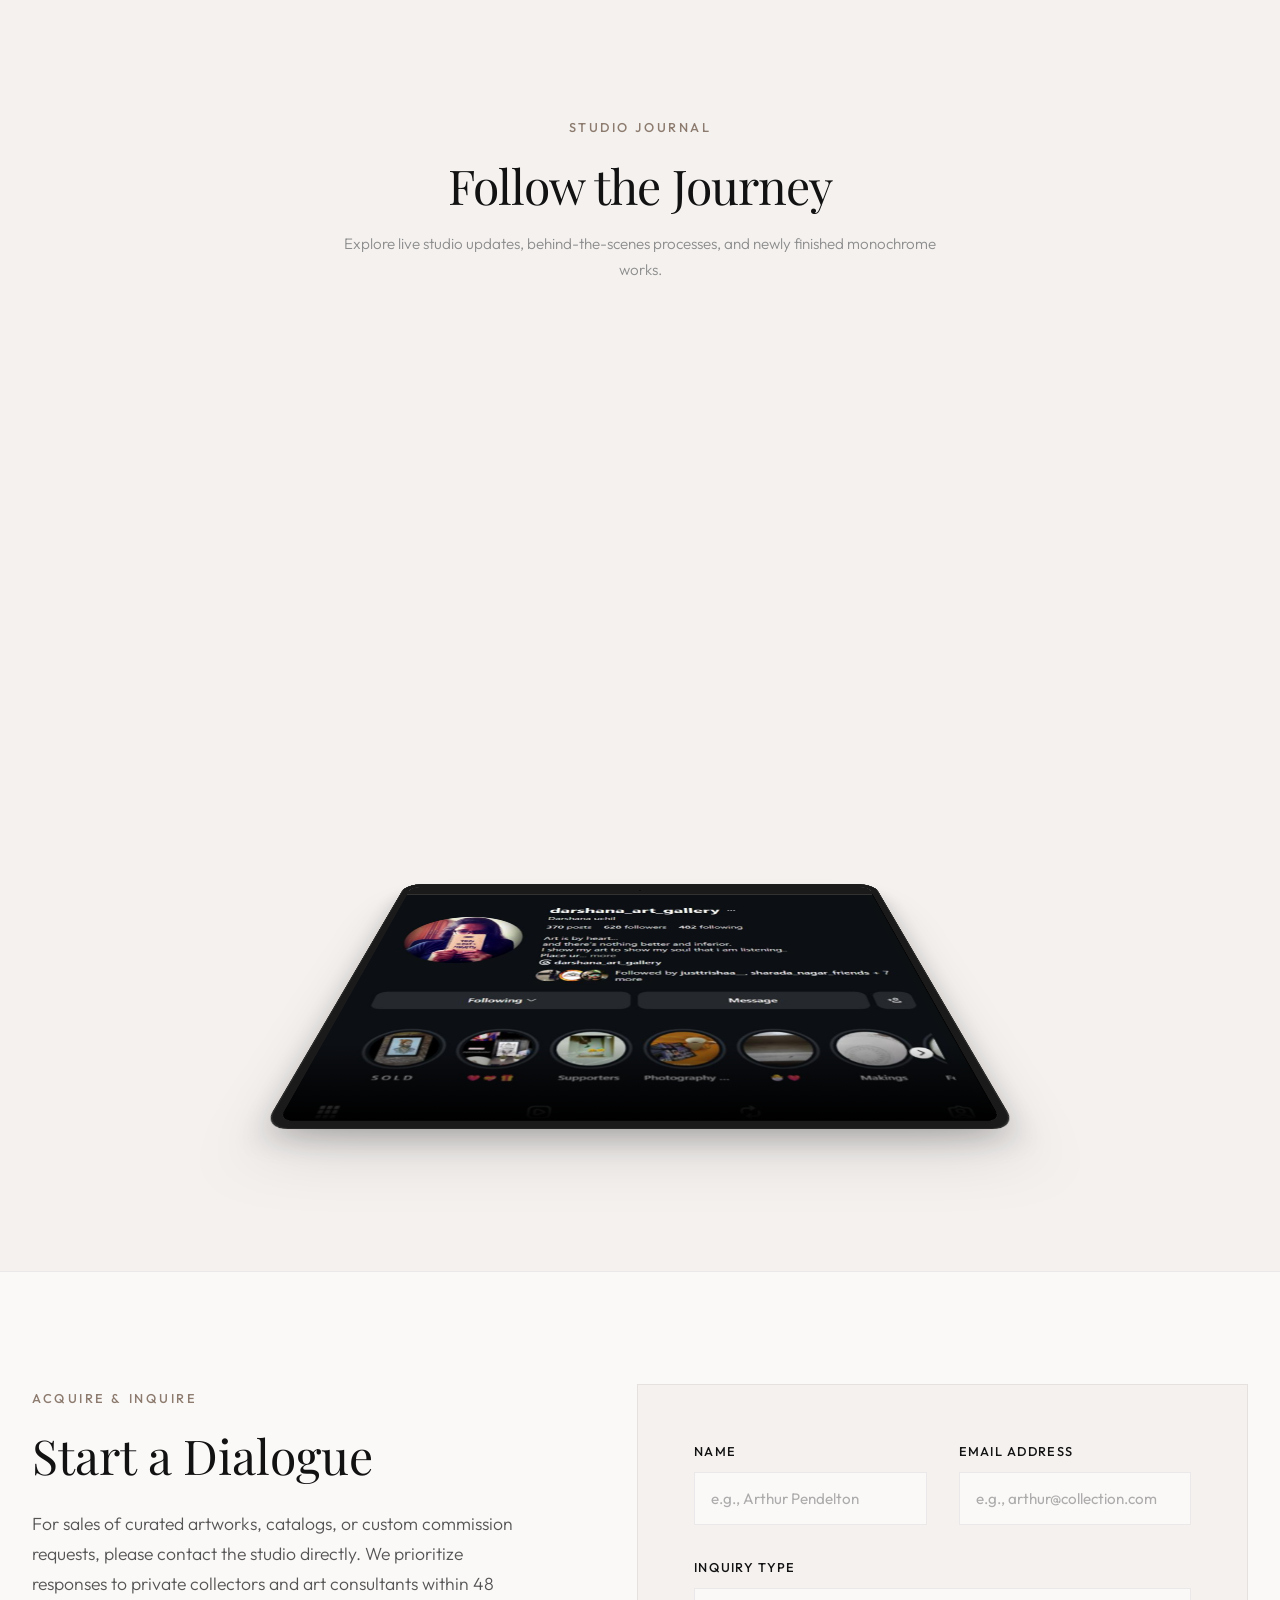
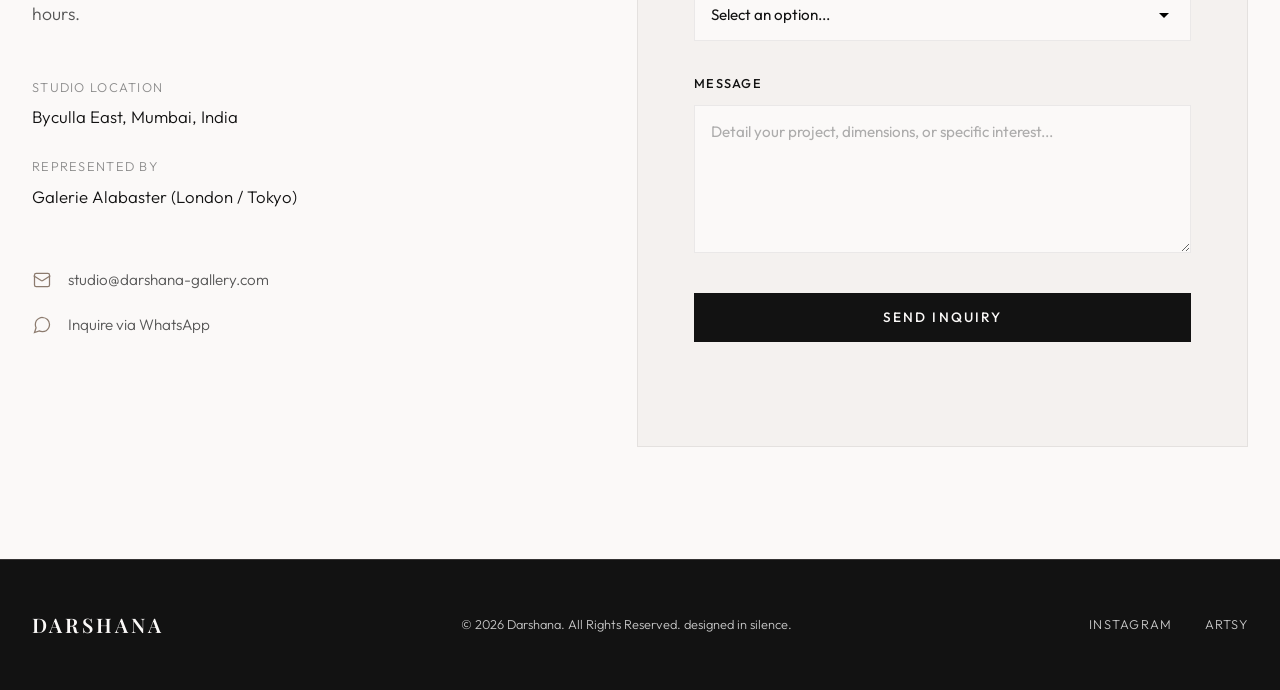
==== commit 8c1dc20b: "feat: integrate high-quality direct PNG screenshot for Instagram device mockup" ====
--- a/index.html
+++ b/index.html
@@ -427,7 +427,7 @@
                                           <div class="device-screen-content">
                             <!-- Clickable link to the real Instagram profile -->
                             <a href="https://www.instagram.com/darshana_art_gallery/" target="_blank" rel="noopener" class="instagram-screen-link" aria-label="Visit Darshana Art Gallery on Instagram">
-                                <img src="assets/instagram-feed-v2.png" alt="Instagram Profile of darshana_art_gallery" class="instagram-screenshot-img">
+                                <img src="assets/instagram-feed-v3.png" alt="Instagram Profile of darshana_art_gallery" class="instagram-screenshot-img">
                                 <div class="instagram-screen-hover-overlay">
                                     <div class="instagram-hover-content">
                                         <svg width="32" height="32" viewBox="0 0 24 24" fill="none" stroke="currentColor" stroke-width="1.5" stroke-linecap="round" stroke-linejoin="round"><rect x="2" y="2" width="20" height="20" rx="5" ry="5"/><path d="M16 11.37A4 4 0 1 1 12.63 8 4 4 0 0 1 16 11.37z"/><line x1="17.5" y1="6.5" x2="17.51" y2="6.5"/></svg>
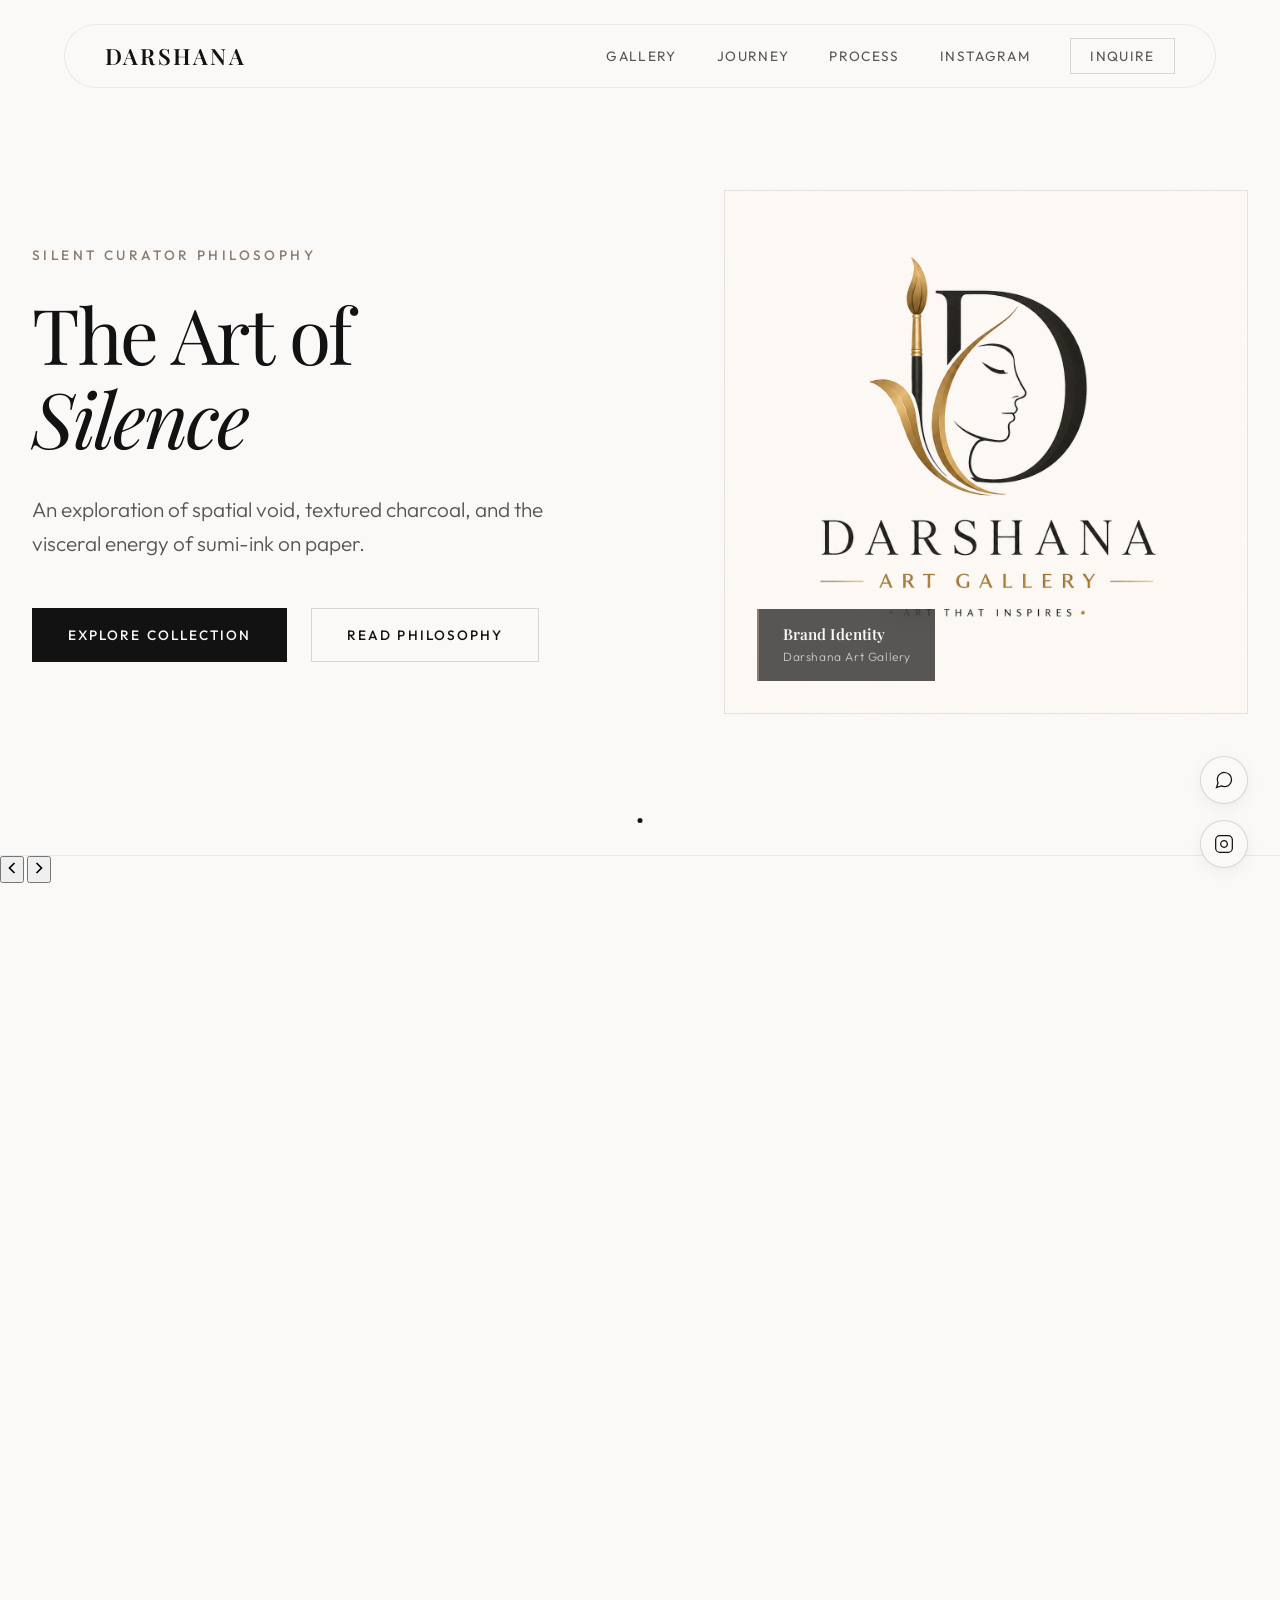
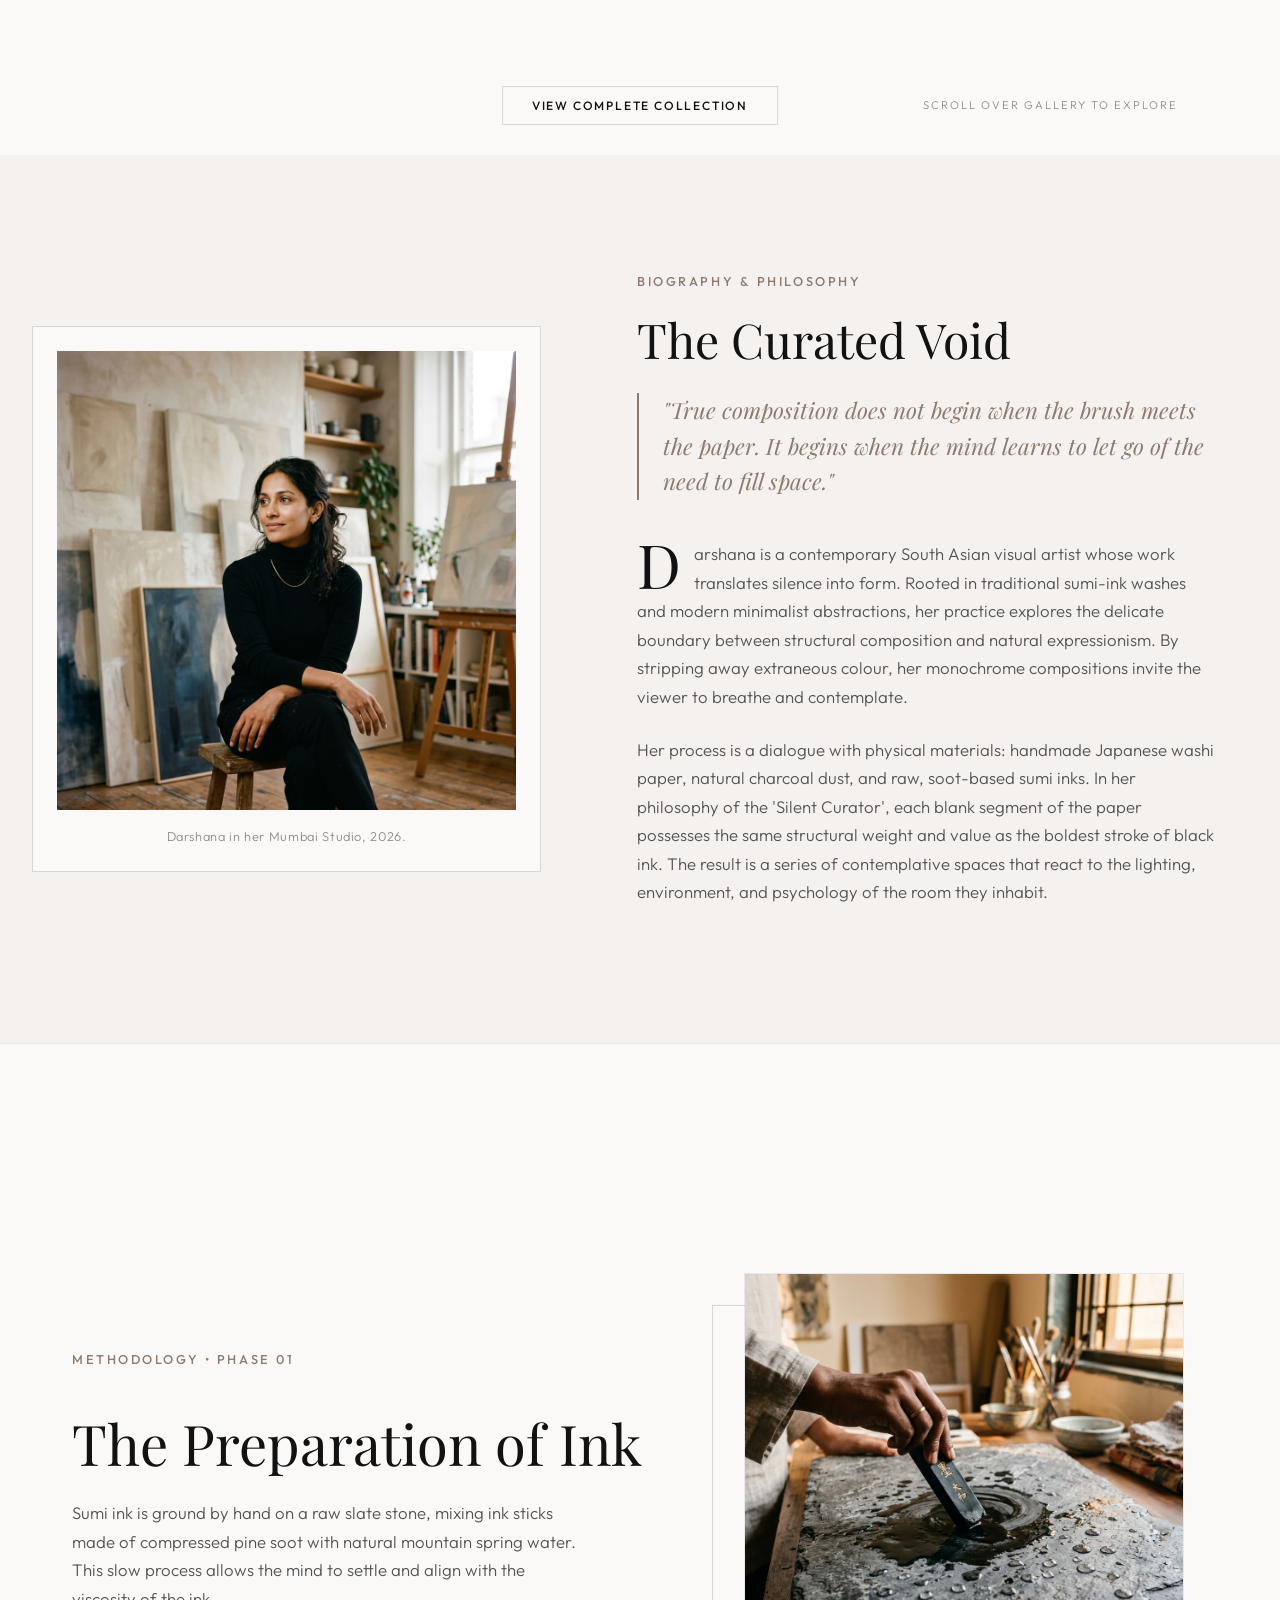
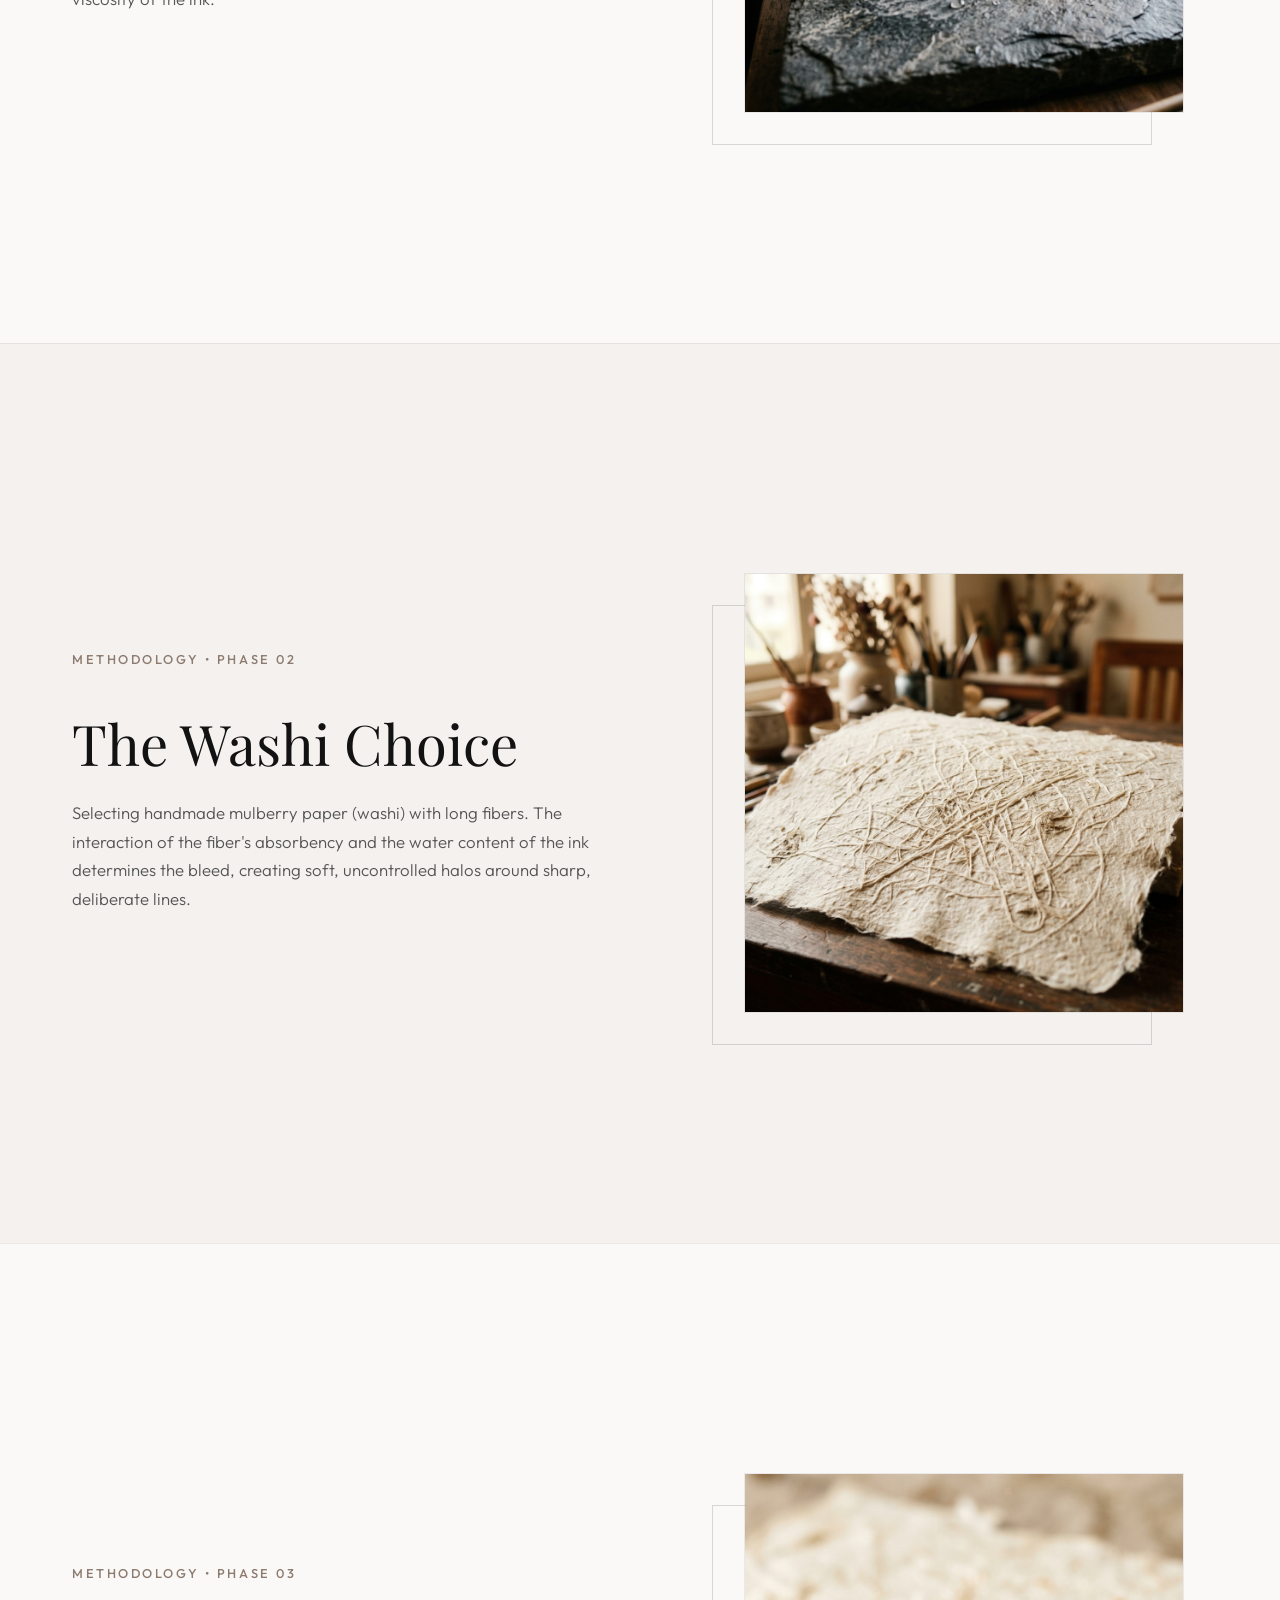
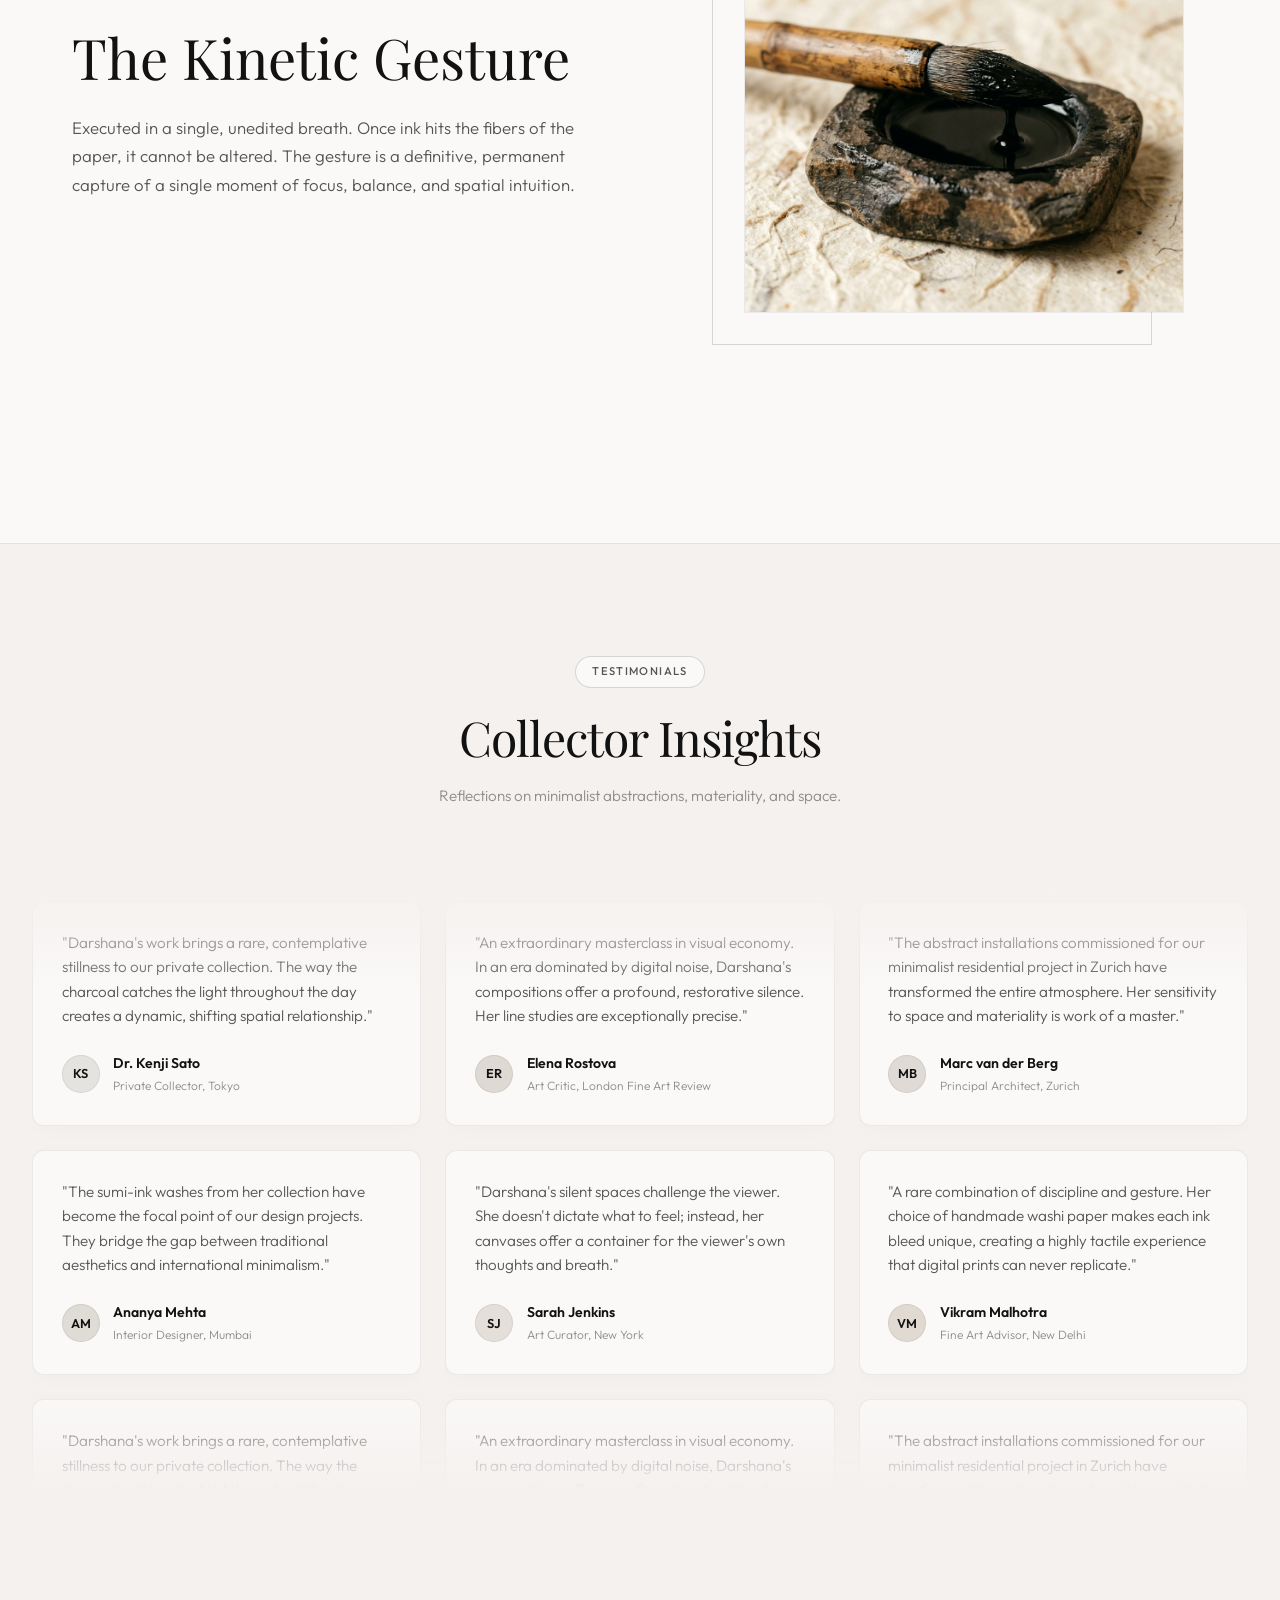
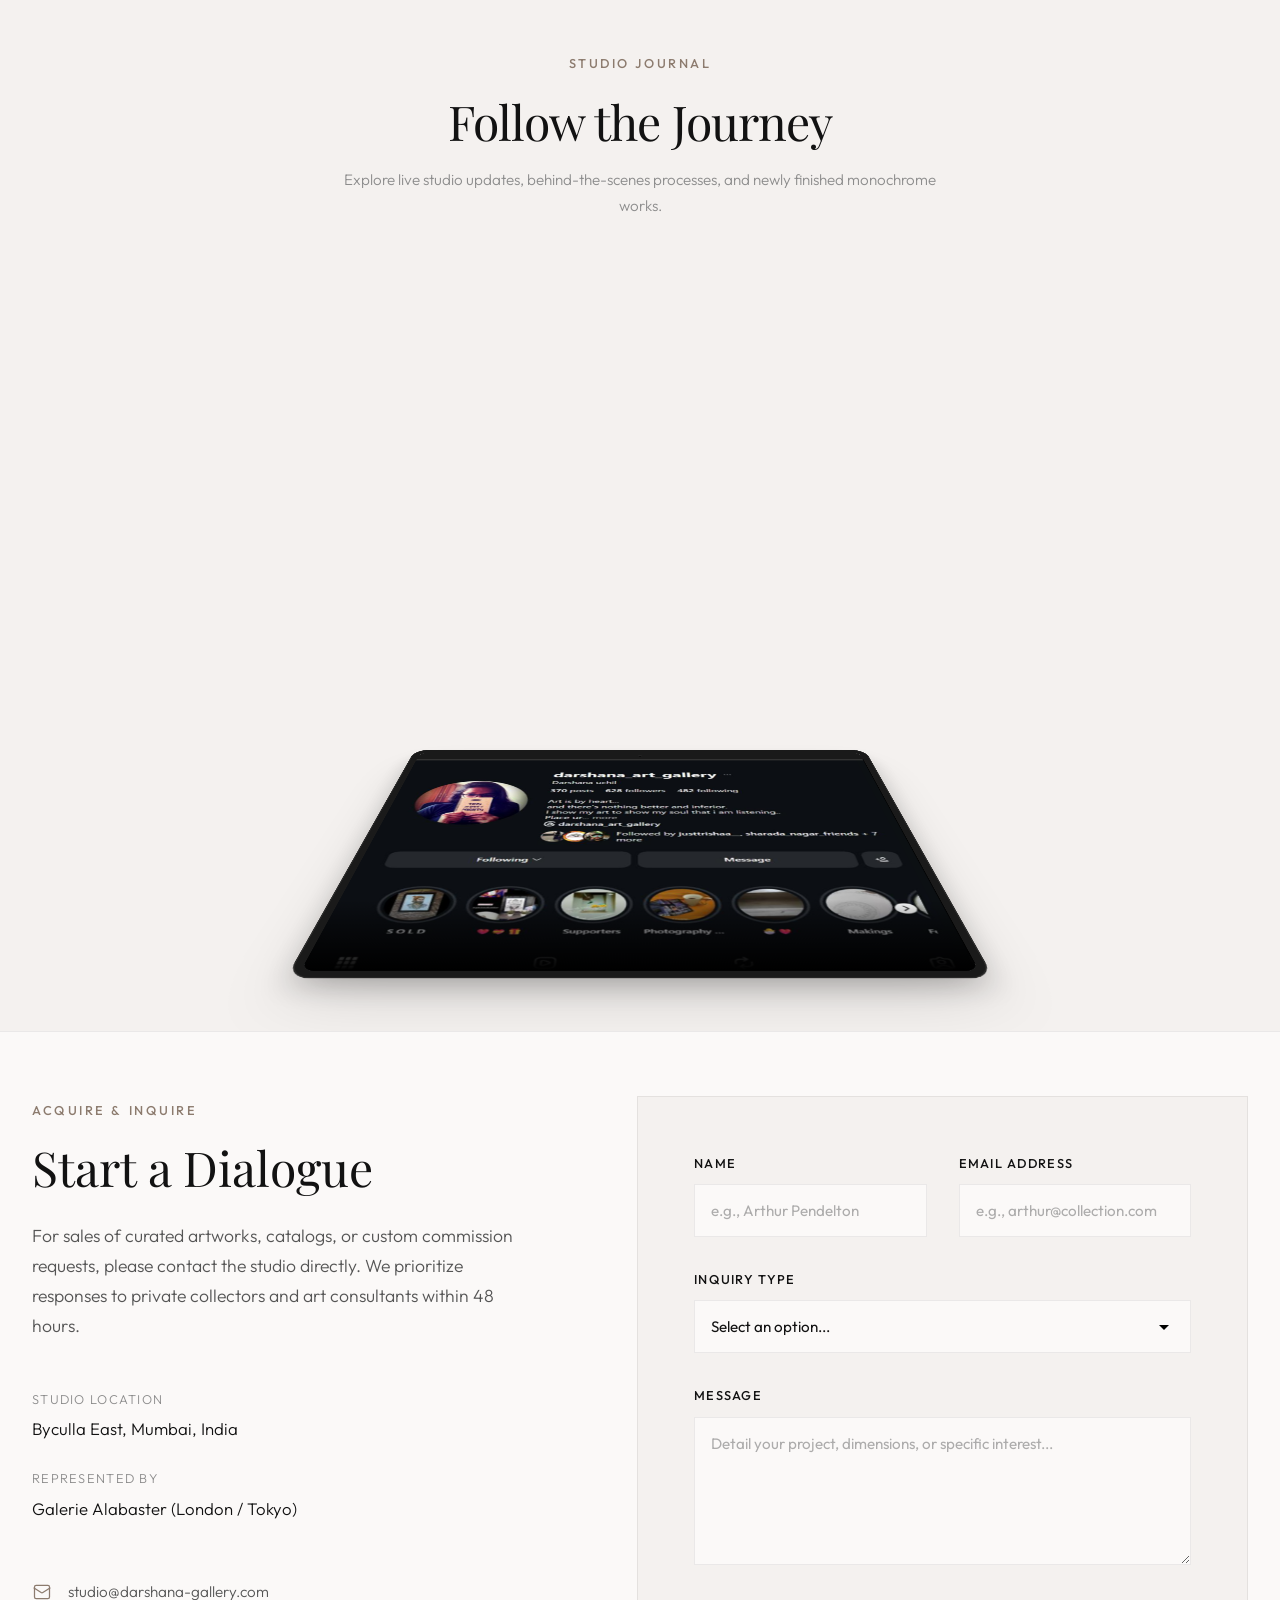
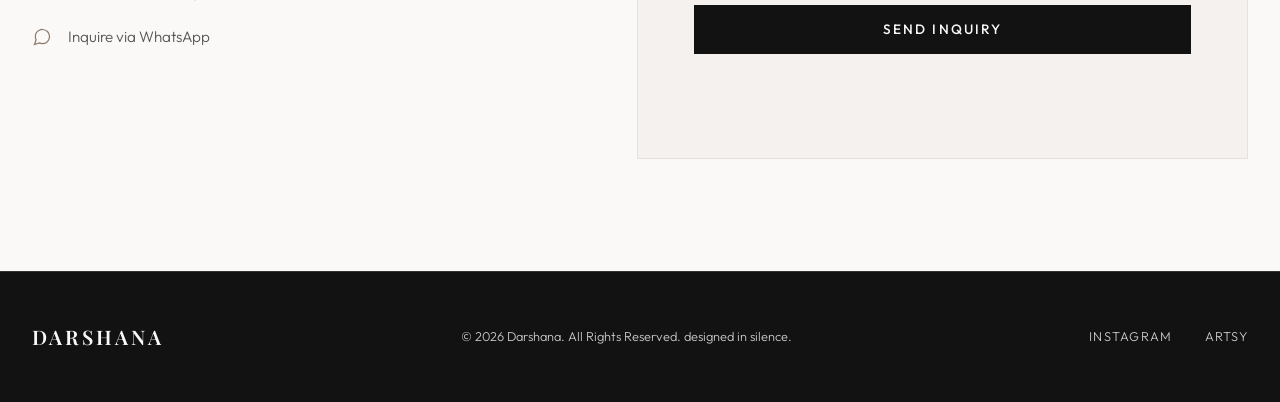
==== commit d97483c4: "feat: replace hero image with new official logo branding and optimize section spacings" ====
--- a/index.html
+++ b/index.html
@@ -49,10 +49,10 @@
                 </div>
                 <div class="hero-visual">
                     <div class="hero-image-wrapper">
-                        <img src="assets/hero-artwork.png" alt="Featured sumi-ink abstract painting on textured paper" class="hero-image" id="hero-artwork-img">
+                        <img src="assets/hero-artwork-v2.png" alt="Darshana Art Gallery Logo - Art That Inspires" class="hero-image" id="hero-artwork-img">
                         <div class="image-overlay-detail">
-                            <span class="artwork-spec-title">Silence in Form I</span>
-                            <span class="artwork-spec-meta">Sumi-ink on Washi, 2026</span>
+                            <span class="artwork-spec-title">Brand Identity</span>
+                            <span class="artwork-spec-meta">Darshana Art Gallery</span>
                         </div>
                     </div>
                 </div>
--- a/style.css
+++ b/style.css
@@ -1331,9 +1331,13 @@
 
 /* Instagram Showcase Section (Aceternity 3D Scroll Replica) */
 .instagram-section {
-    padding: var(--spacing-lg) 0;
+    padding: 3rem 0; /* reduced from var(--spacing-lg) */
     background-color: var(--bg-secondary);
     overflow: hidden;
+}
+
+.instagram-section .section-header {
+    margin-bottom: 2.5rem; /* reduced from 5rem */
 }
 
 .instagram-scroll-wrapper {
@@ -1342,11 +1346,11 @@
     width: 100%;
     display: flex;
     justify-content: center;
-    padding: 3rem 0 6rem 0;
+    padding: 1.5rem 0 2rem 0; /* reduced from 3rem 0 6rem 0 */
 }
 
 .instagram-device-container {
-    transform: rotateX(72deg) scale(0.75) translateY(120px);
+    transform: rotateX(72deg) scale(0.75) translateY(50px); /* reduced from 120px */
     transform-origin: bottom center;
     transform-style: preserve-3d;
     background-color: #ffffff;
@@ -1470,7 +1474,7 @@
 
 /* Contact Section */
 .contact-section {
-    padding: var(--spacing-lg) 0;
+    padding: 4rem 0 var(--spacing-lg) 0; /* reduced top padding */
     background-color: var(--bg-primary);
     border-top: 1px solid var(--border-light);
 }
@@ -2222,7 +2226,7 @@
     
     /* Instagram Mobile */
     .instagram-scroll-wrapper {
-        padding: 1.5rem 0 3rem 0;
+        padding: 1rem 0;
     }
     .instagram-device-container {
         transform: rotateX(10deg) scale(0.95);
